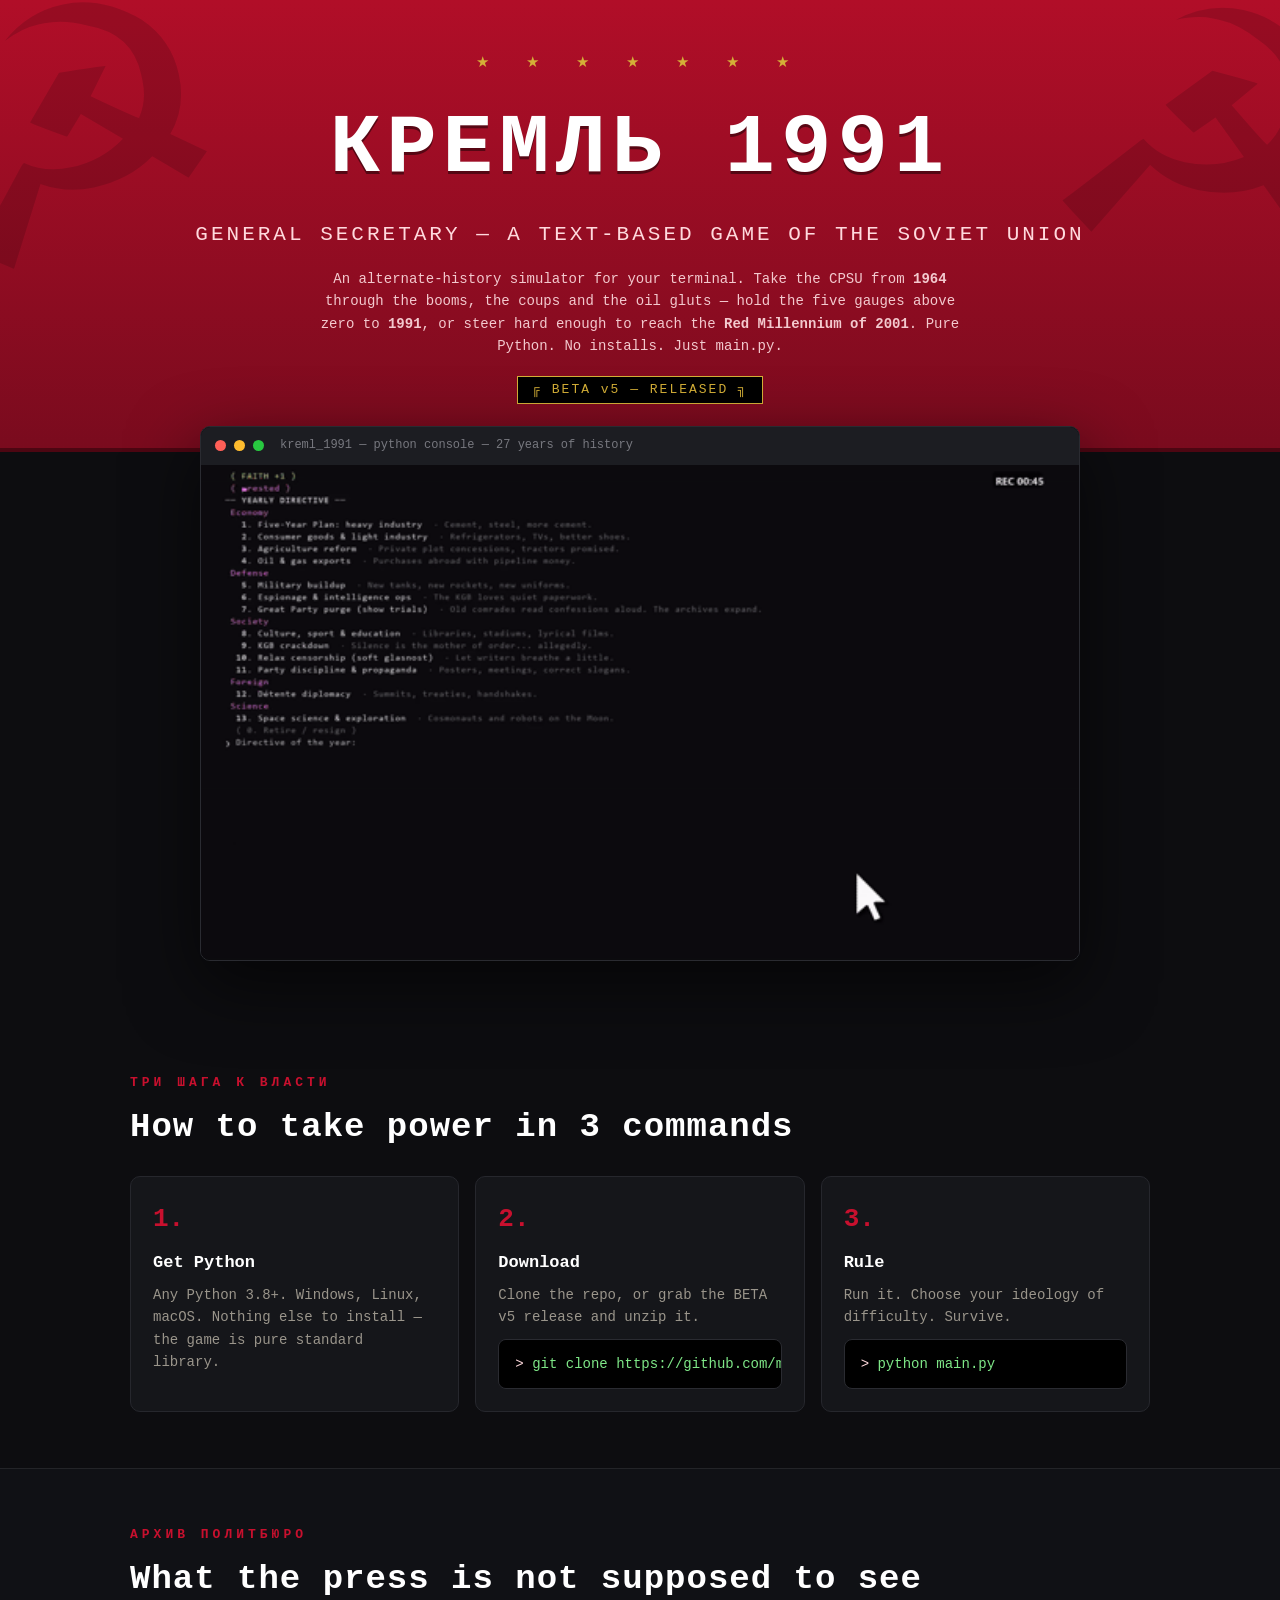
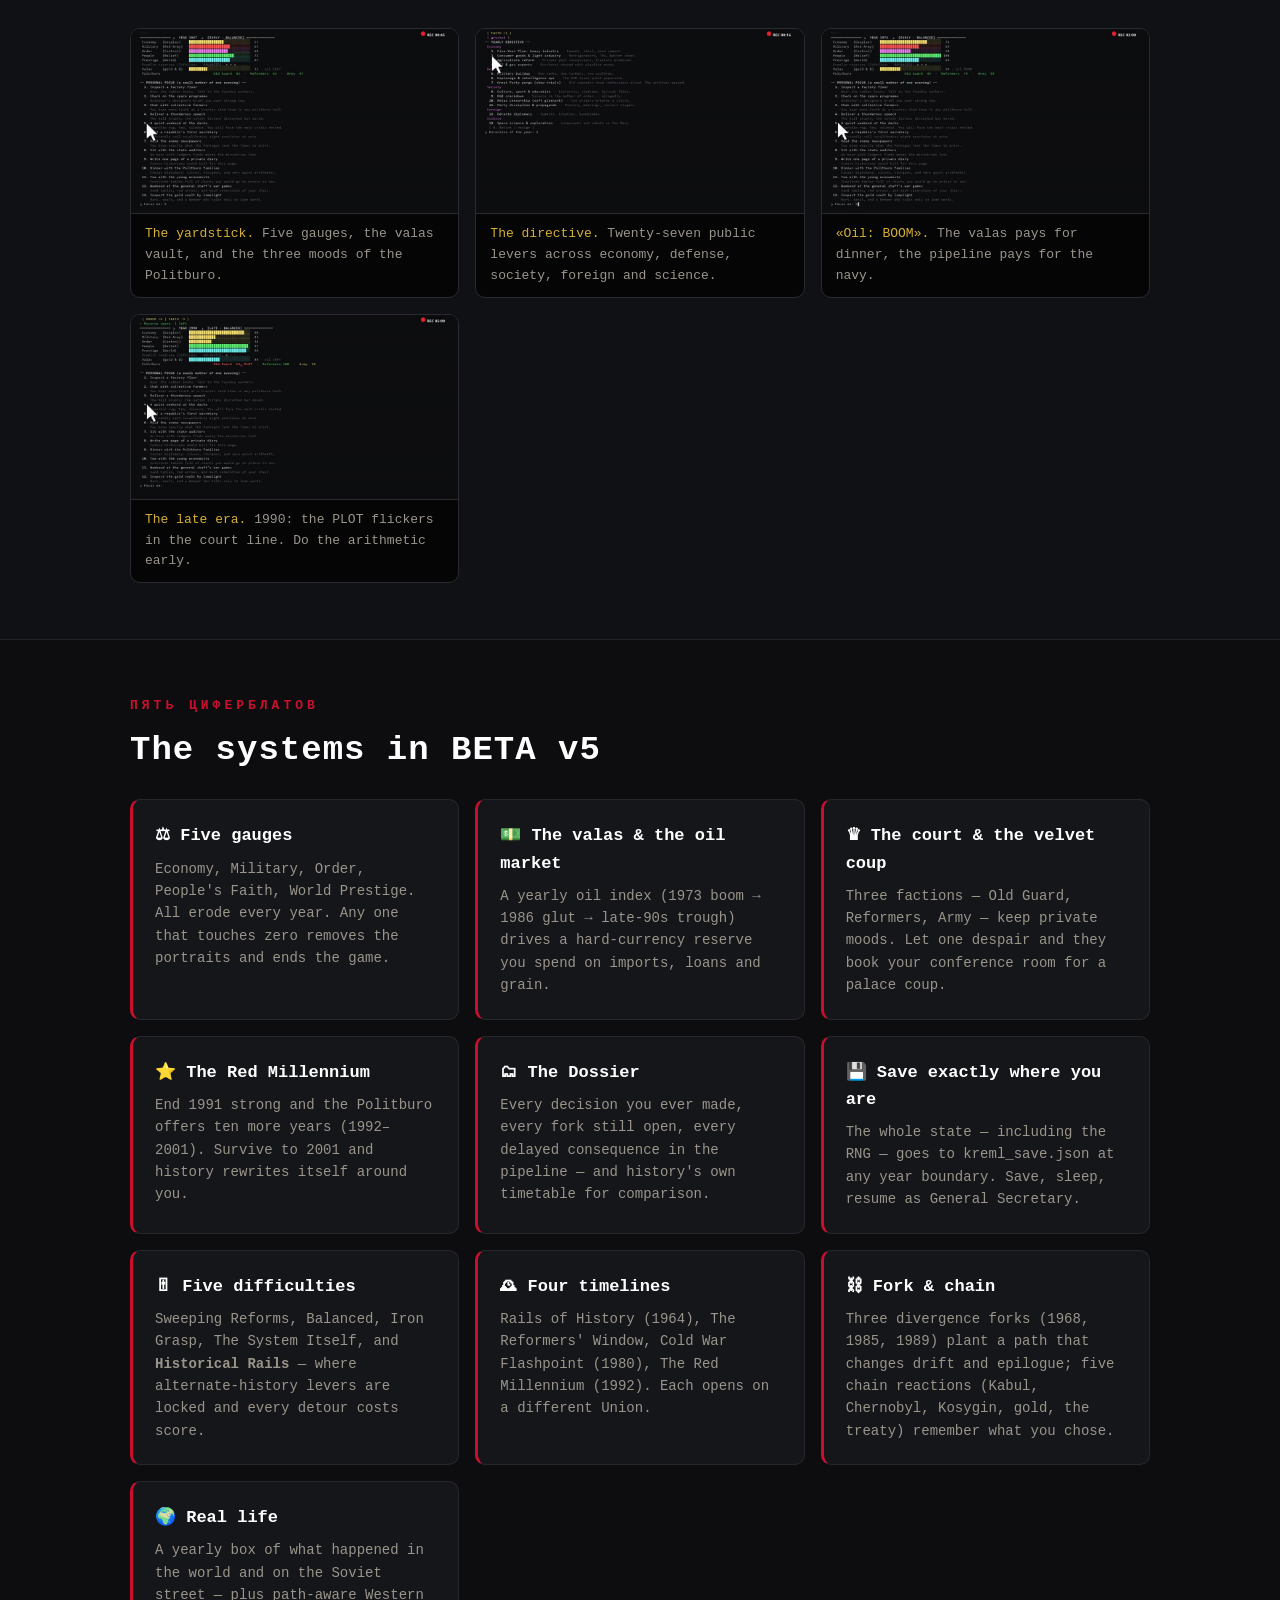
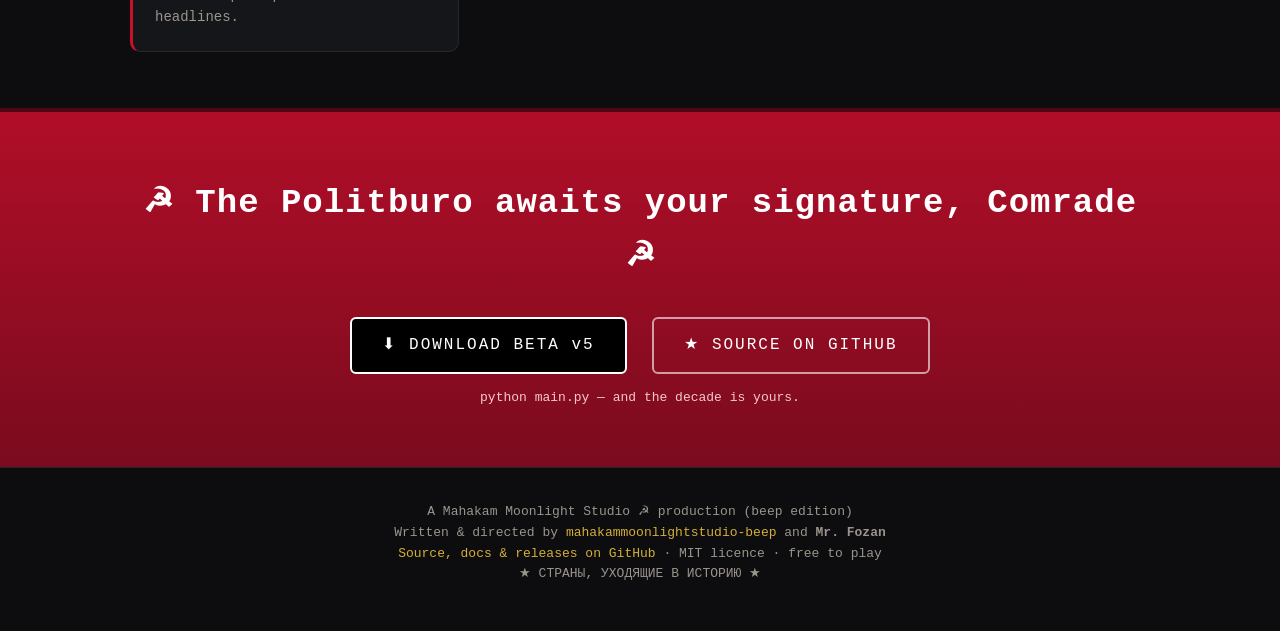
==== docs/index.html @ ec19141a "BETA v5 — timelines, divergence forks, chain reactions and a findable README Ship the five-difficult" ====
<!DOCTYPE html>
<html lang="en">
<head>
<meta charset="UTF-8">
<meta name="viewport" content="width=device-width, initial-scale=1.0">
<title>КРЕМЛЬ 1991 — Soviet Union Alternate History Game (Text-Based, Python)</title>
<meta name="description" content="КРЕМЛЬ 1991 is a free text-based Soviet Union alternate-history strategy game for the terminal. Rule the USSR as General Secretary from 1964 to 1991 — or into the Red Millennium of 2001. Pure Python, no dependencies: python main.py.">
<meta name="keywords" content="Kremlin 1991, Soviet Union game, alternate history game, text based strategy game, Cold War simulator, terminal game, Python game, General Secretary, USSR simulator, political strategy game, free indie game, open source game">
<meta name="author" content="mahakammoonlightstudio-beep, Mr. Fozan — Mahakam Moonlight Studio">
<meta name="robots" content="index, follow">
<link rel="canonical" href="https://mahakammoonlightstudio-beep.github.io/kreml-1991/">
<meta property="og:type" content="website">
<meta property="og:site_name" content="КРЕМЛЬ 1991 — General Secretary">
<meta property="og:title" content="КРЕМЛЬ 1991 — a text-based Soviet Union alternate-history game">
<meta property="og:description" content="Run the USSR as General Secretary, 1964–1991 — and into the Red Millennium of 2001. Five gauges, an oil-driven hard-currency vault and three factions that can remove you. Pure Python, no dependencies.">
<meta property="og:url" content="https://mahakammoonlightstudio-beep.github.io/kreml-1991/">
<meta property="og:image" content="https://mahakammoonlightstudio-beep.github.io/kreml-1991/media/shot_panel.jpg">
<meta property="og:image:alt" content="The КРЕМЛЬ 1991 stat panel: five Soviet gauges, the valas reserve and three Politburo faction meters">
<meta name="twitter:card" content="summary_large_image">
<meta name="twitter:title" content="КРЕМЛЬ 1991 — Soviet Union alternate-history game">
<meta name="twitter:description" content="A free, text-based Cold War strategy game for your terminal. Rule the USSR 1964–1991, then the Red Millennium 1992–2001. python main.py">
<meta name="twitter:image" content="https://mahakammoonlightstudio-beep.github.io/kreml-1991/media/shot_panel.jpg">
<meta name="theme-color" content="#c8102e">
<link rel="icon" href="data:image/svg+xml,<svg xmlns='http://www.w3.org/2000/svg' viewBox='0 0 100 100'><text y='80' font-size='85'>☭</text></svg>">
<script type="application/ld+json">
{
  "@context": "https://schema.org",
  "@type": "VideoGame",
  "name": "КРЕМЛЬ 1991 — General Secretary",
  "alternateName": "Kremlin 1991",
  "description": "A text-based Soviet Union alternate-history strategy game for the terminal. Rule the USSR as General Secretary from 1964 to 1991, or on into the Red Millennium of 2001.",
  "url": "https://mahakammoonlightstudio-beep.github.io/kreml-1991/",
  "image": "https://mahakammoonlightstudio-beep.github.io/kreml-1991/media/shot_panel.jpg",
  "genre": ["Strategy", "Alternate history", "Text adventure", "Political simulation"],
  "gamePlatform": ["Windows", "Linux", "macOS", "Terminal"],
  "applicationCategory": "Game",
  "operatingSystem": "Windows, Linux, macOS",
  "programmingLanguage": "Python",
  "playMode": "SinglePlayer",
  "isAccessibleForFree": true,
  "license": "https://opensource.org/licenses/MIT",
  "author": {
    "@type": "Organization",
    "name": "Mahakam Moonlight Studio",
    "url": "https://github.com/mahakammoonlightstudio-beep"
  },
  "offers": {
    "@type": "Offer",
    "price": "0",
    "priceCurrency": "USD",
    "availability": "https://schema.org/InStock"
  },
  "sameAs": ["https://github.com/mahakammoonlightstudio-beep/kreml-1991"]
}
</script>
<style>
  :root{
    --red:#c8102e; --red-dark:#7a0b1e; --bg:#0d0d10; --panel:#15161a;
    --ink:#e8e4da; --dim:#9a958b; --gold:#d4af37;
  }
  *{margin:0;padding:0;box-sizing:border-box}
  body{background:var(--bg);color:var(--ink);font-family:"Courier New",ui-monospace,monospace;line-height:1.6}
  a{color:var(--gold);text-decoration:none}
  a:hover{color:#fff}
  .wrap{max-width:1060px;margin:0 auto;padding:0 20px}

  /* ── red top banner ── */
  .banner{background:linear-gradient(180deg,#b10e28,#7a0b1e);border-bottom:4px solid #4d0612;
    text-align:center;padding:52px 16px 44px;position:relative;overflow:hidden}
  .banner:before{content:"☭";position:absolute;font-size:340px;color:rgba(0,0,0,.14);
    left:-70px;top:-110px;transform:rotate(-12deg)}
  .banner:after{content:"☭";position:absolute;font-size:340px;color:rgba(0,0,0,.14);
    right:-70px;top:-110px;transform:rotate(12deg)}
  .banner .star{color:var(--gold);letter-spacing:14px;font-size:15px}
  .banner h1{font-size:clamp(44px,9vw,84px);letter-spacing:6px;color:#fff;
    text-shadow:0 3px 0 rgba(0,0,0,.45);font-weight:900;margin:6px 0 2px}
  .banner h2{font-size:clamp(15px,2.4vw,21px);color:#ffd9dd;letter-spacing:3px;font-weight:400}
  .banner .sub{color:#f3c9ce;font-size:14px;max-width:640px;margin:16px auto 0}
  .chip{display:inline-block;background:#000;color:var(--gold);border:1px solid var(--gold);
    padding:3px 14px;font-size:13px;letter-spacing:2px;margin-top:18px}

  /* ── console hero ── */
  .console{background:#050506;border:1px solid #2a2b31;border-radius:10px;overflow:hidden;
    margin:-26px auto 0;max-width:880px;box-shadow:0 24px 70px rgba(0,0,0,.6);position:relative;z-index:2}
  .console .bar{background:#1c1d22;padding:9px 14px;display:flex;gap:8px;align-items:center}
  .dot{width:11px;height:11px;border-radius:50%}
  .bar span{margin-left:8px;color:#77787f;font-size:12px}
  .console .screen{padding:0}
  .console img{display:block;width:100%}

  section{padding:56px 0}
  .kick{color:var(--red);letter-spacing:4px;font-size:13px;font-weight:700}
  h3{font-size:clamp(24px,4vw,34px);letter-spacing:1px;margin:6px 0 22px;color:#fff}

  /* ── command block ── */
  .steps{display:grid;grid-template-columns:repeat(auto-fit,minmax(240px,1fr));gap:16px}
  .step{background:var(--panel);border:1px solid #26272d;border-radius:10px;padding:22px}
  .step .n{color:var(--red);font-weight:900;font-size:26px}
  .step h4{color:#fff;margin:8px 0 8px;font-size:17px}
  .step p{color:var(--dim);font-size:14px}
  .cmd{background:#000;border:1px solid #2a2b31;border-radius:8px;padding:13px 16px;margin-top:10px;
    color:#7ee787;font-size:14px;white-space:pre;overflow-x:auto}
  .cmd .you{color:#ffd9dd}

  /* ── features ── */
  .grid{display:grid;grid-template-columns:repeat(auto-fit,minmax(300px,1fr));gap:16px}
  .card{background:var(--panel);border:1px solid #26272d;border-left:3px solid var(--red);
    border-radius:10px;padding:22px}
  .card h4{color:#fff;font-size:17px;margin-bottom:8px}
  .card p{color:var(--dim);font-size:14px}

  /* ── gallery ── */
  .shots{display:grid;grid-template-columns:repeat(auto-fit,minmax(300px,1fr));gap:16px}
  .shots figure{background:#050506;border:1px solid #2a2b31;border-radius:10px;overflow:hidden}
  .shots img{display:block;width:100%}
  .shots figcaption{padding:10px 14px;color:var(--dim);font-size:13px;border-top:1px solid #2a2b31}
  .shots b{color:var(--gold);font-weight:400}

  /* ── cta ── */
  .cta{background:linear-gradient(180deg,#b10e28,#7a0b1e);text-align:center;padding:58px 20px;border-top:4px solid #4d0612}
  .cta h3{color:#fff}
  .btn{display:inline-block;background:#000;color:#fff !important;border:2px solid #fff;
    padding:14px 30px;border-radius:6px;font-size:16px;letter-spacing:2px;margin:10px 8px 0}
  .btn:hover{background:var(--gold);border-color:var(--gold);color:#000 !important}
  .btn.ghost{background:transparent;border-color:rgba(255,255,255,.6);color:#fff !important}
  .small{color:#f3c9ce;font-size:13px;margin-top:14px}

  footer{padding:34px 0 44px;text-align:center;color:var(--dim);font-size:13px;
    border-top:1px solid #232428}
  footer .u{text-align:center}
</style>
</head>
<body>

<div class="banner">
  <div class="star">★ ★ ★ ★ ★ ★ ★</div>
  <h1>КРЕМЛЬ&nbsp;1991</h1>
  <h2>GENERAL SECRETARY — A TEXT-BASED GAME OF THE SOVIET UNION</h2>
  <p class="sub">An alternate-history simulator for your terminal. Take the CPSU from
  <b>1964</b> through the booms, the coups and the oil gluts — hold the five gauges
  above zero to <b>1991</b>, or steer hard enough to reach the <b>Red Millennium
  of 2001</b>. Pure Python. No installs. Just <code>main.py</code>.</p>
  <div class="chip">╔ BETA v5 — RELEASED ╗</div>
</div>

<section style="padding-top:0">
  <div class="console">
    <div class="bar">
      <i class="dot" style="background:#ff5f57"></i><i class="dot" style="background:#febc2e"></i>
      <i class="dot" style="background:#28c840"></i><span>kreml_1991 — python console — 27 years of history</span>
    </div>
    <div class="screen"><img src="media/teaser.gif" alt="Gameplay recording: a mouse clicks through the Politburo menu while the RED ● timer runs."></div>
  </div>
</section>

<section>
  <div class="wrap">
    <div class="kick">ТРИ ШАГА К ВЛАСТИ</div>
    <h3>How to take power in 3 commands</h3>
    <div class="steps">
      <div class="step"><div class="n">1.</div><h4>Get Python</h4>
        <p>Any Python 3.8+. Windows, Linux, macOS. Nothing else to install — the game is pure standard library.</p></div>
      <div class="step"><div class="n">2.</div><h4>Download</h4>
        <p>Clone the repo, or grab the BETA v5 release and unzip it.</p>
        <div class="cmd"><span class="you">&gt;</span> git clone https://github.com/mahakammoonlightstudio-beep/kreml-1991.git</div></div>
      <div class="step"><div class="n">3.</div><h4>Rule</h4>
        <p>Run it. Choose your ideology of difficulty. Survive.</p>
        <div class="cmd"><span class="you">&gt;</span> python main.py</div></div>
    </div>
  </div>
</section>

<section style="background:#101115;border-top:1px solid #232428;border-bottom:1px solid #232428">
  <div class="wrap">
    <div class="kick">АРХИВ ПОЛИТБЮРО</div>
    <h3>What the press is not supposed to see</h3>
    <div class="shots">
      <figure><img src="media/shot_panel.jpg" alt="Stat panel: five gauges, valas reserve, three Politburo factions"><figcaption><b>The yardstick.</b> Five gauges, the valas vault, and the three moods of the Politburo.</figcaption></figure>
      <figure><img src="media/shot_directives.jpg" alt="The yearly directive menu"><figcaption><b>The directive.</b> Twenty-seven public levers across economy, defense, society, foreign and science.</figcaption></figure>
      <figure><img src="media/shot_boom.jpg" alt="1974 — oil boom"><figcaption><b>«Oil: BOOM».</b> The valas pays for dinner, the pipeline pays for the navy.</figcaption></figure>
      <figure><img src="media/shot_finalyears.jpg" alt="1990 — the plot brews in the court"><figcaption><b>The late era.</b> 1990: the PLOT flickers in the court line. Do the arithmetic early.</figcaption></figure>
    </div>
  </div>
</section>

<section>
  <div class="wrap">
    <div class="kick">ПЯТЬ ЦИФЕРБЛАТОВ</div>
    <h3>The systems in BETA v5</h3>
    <div class="grid">
      <div class="card"><h4>⚖ Five gauges</h4><p>Economy, Military, Order, People's Faith, World Prestige. All erode every year. Any one that touches zero removes the portraits and ends the game.</p></div>
      <div class="card"><h4>💵 The valas &amp; the oil market</h4><p>A yearly oil index (1973 boom → 1986 glut → late-90s trough) drives a hard-currency reserve you spend on imports, loans and grain.</p></div>
      <div class="card"><h4>♛ The court &amp; the velvet coup</h4><p>Three factions — Old Guard, Reformers, Army — keep private moods. Let one despair and they book your conference room for a palace coup.</p></div>
      <div class="card"><h4>⭐ The Red Millennium</h4><p>End 1991 strong and the Politburo offers ten more years (1992–2001). Survive to 2001 and history rewrites itself around you.</p></div>
      <div class="card"><h4>🗂 The Dossier</h4><p>Every decision you ever made, every fork still open, every delayed consequence in the pipeline — and history's own timetable for comparison.</p></div>
      <div class="card"><h4>💾 Save exactly where you are</h4><p>The whole state — including the RNG — goes to <code>kreml_save.json</code> at any year boundary. Save, sleep, resume as General Secretary.</p></div>
      <div class="card"><h4>🎚 Five difficulties</h4><p>Sweeping Reforms, Balanced, Iron Grasp, The System Itself, and <b>Historical Rails</b> — where alternate-history levers are locked and every detour costs score.</p></div>
      <div class="card"><h4>🕰 Four timelines</h4><p>Rails of History (1964), The Reformers' Window, Cold War Flashpoint (1980), The Red Millennium (1992). Each opens on a different Union.</p></div>
      <div class="card"><h4>⛓ Fork &amp; chain</h4><p>Three divergence forks (1968, 1985, 1989) plant a path that changes drift and epilogue; five chain reactions (Kabul, Chernobyl, Kosygin, gold, the treaty) remember what you chose.</p></div>
      <div class="card"><h4>🌍 Real life</h4><p>A yearly box of what happened in the world and on the Soviet street — plus path-aware Western headlines.</p></div>
    </div>
  </div>
</section>

<div class="cta">
  <div class="wrap">
    <h3>☭ The Politburo awaits your signature, Comrade ☭</h3>
    <a class="btn" href="https://github.com/mahakammoonlightstudio-beep/kreml-1991/releases">⬇ DOWNLOAD BETA v5</a>
    <a class="btn ghost" href="https://github.com/mahakammoonlightstudio-beep/kreml-1991">★ SOURCE ON GITHUB</a>
    <p class="small">python main.py — and the decade is yours.</p>
  </div>
</div>

<footer>
  <p>A Mahakam Moonlight Studio ☭ production (beep edition)</p>
  <p>Written &amp; directed by <a href="https://github.com/mahakammoonlightstudio-beep">mahakammoonlightstudio-beep</a> and <b>Mr. Fozan</b></p>
  <p><a href="https://github.com/mahakammoonlightstudio-beep/kreml-1991">Source, docs &amp; releases on GitHub</a> · MIT licence · free to play</p>
  <p class="u">★ СТРАНЫ, УХОДЯЩИЕ В ИСТОРИЮ ★</p>
</footer>

</body>
</html>
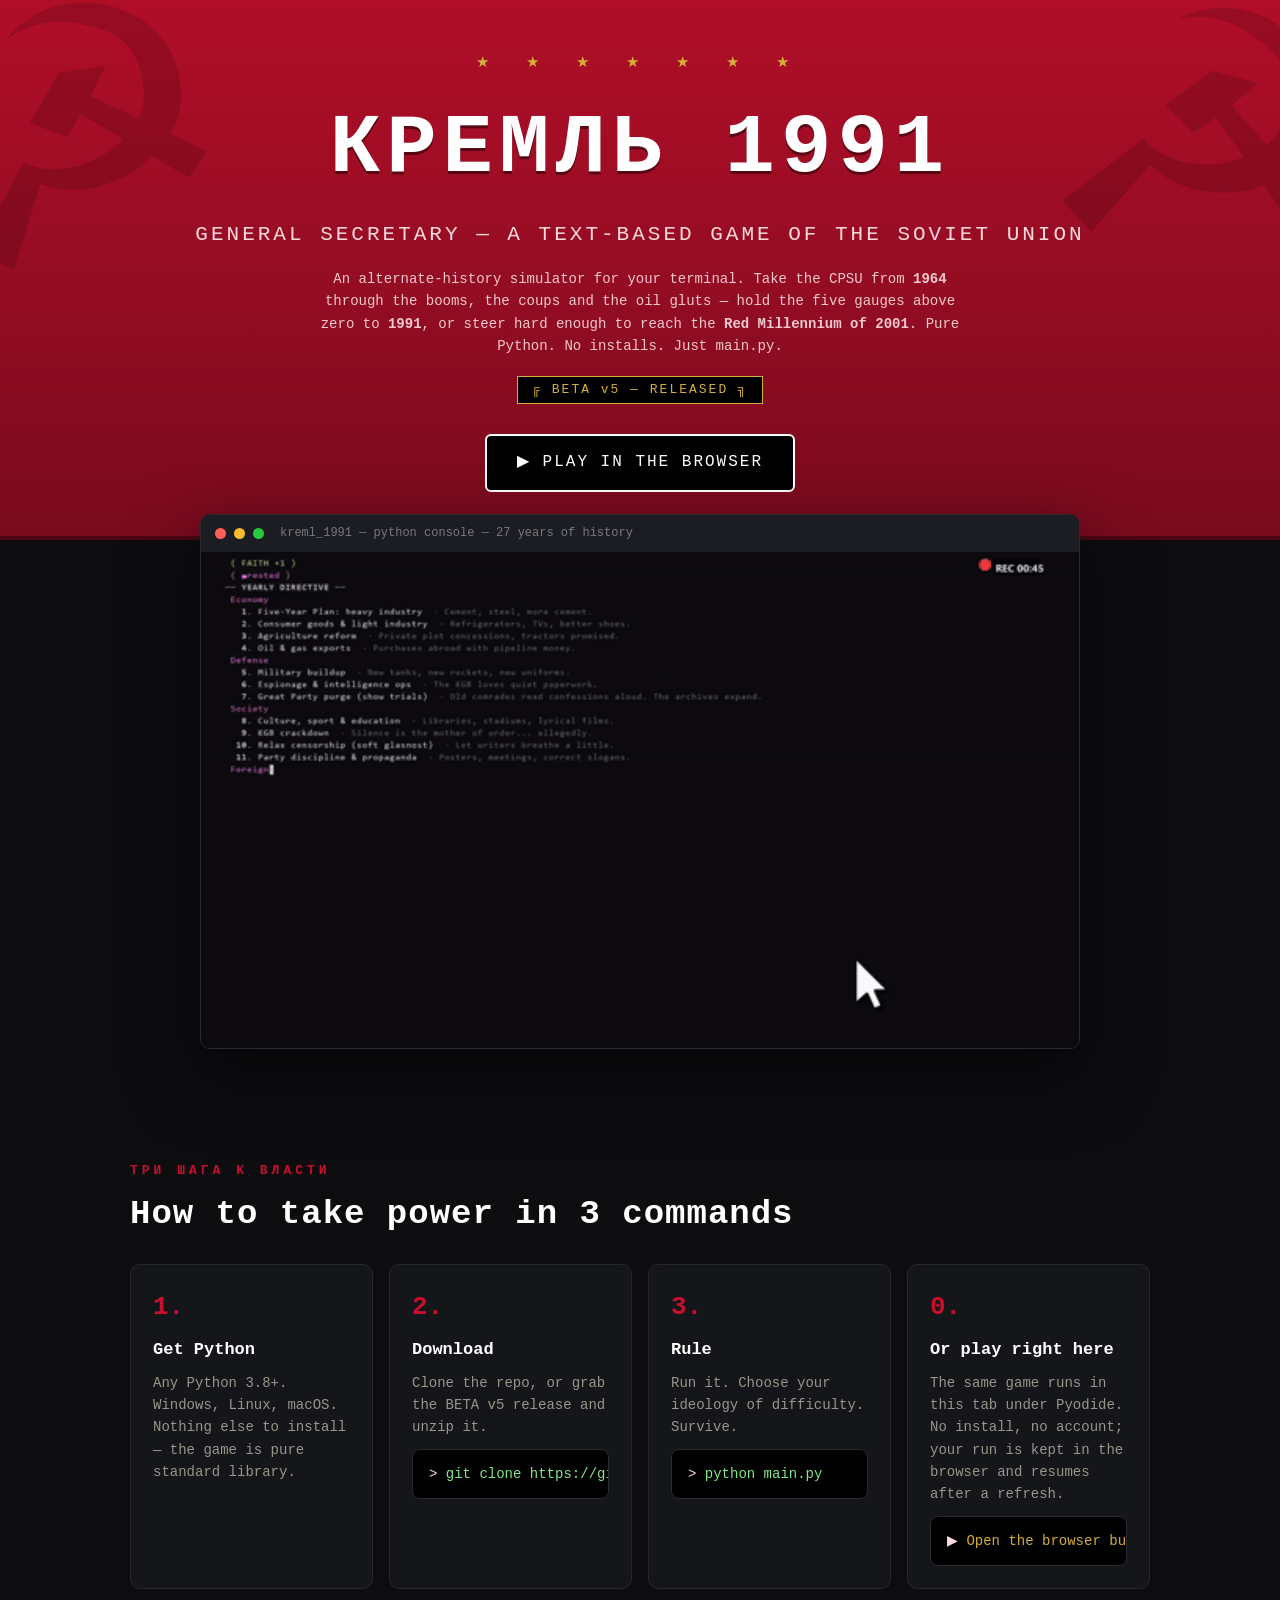
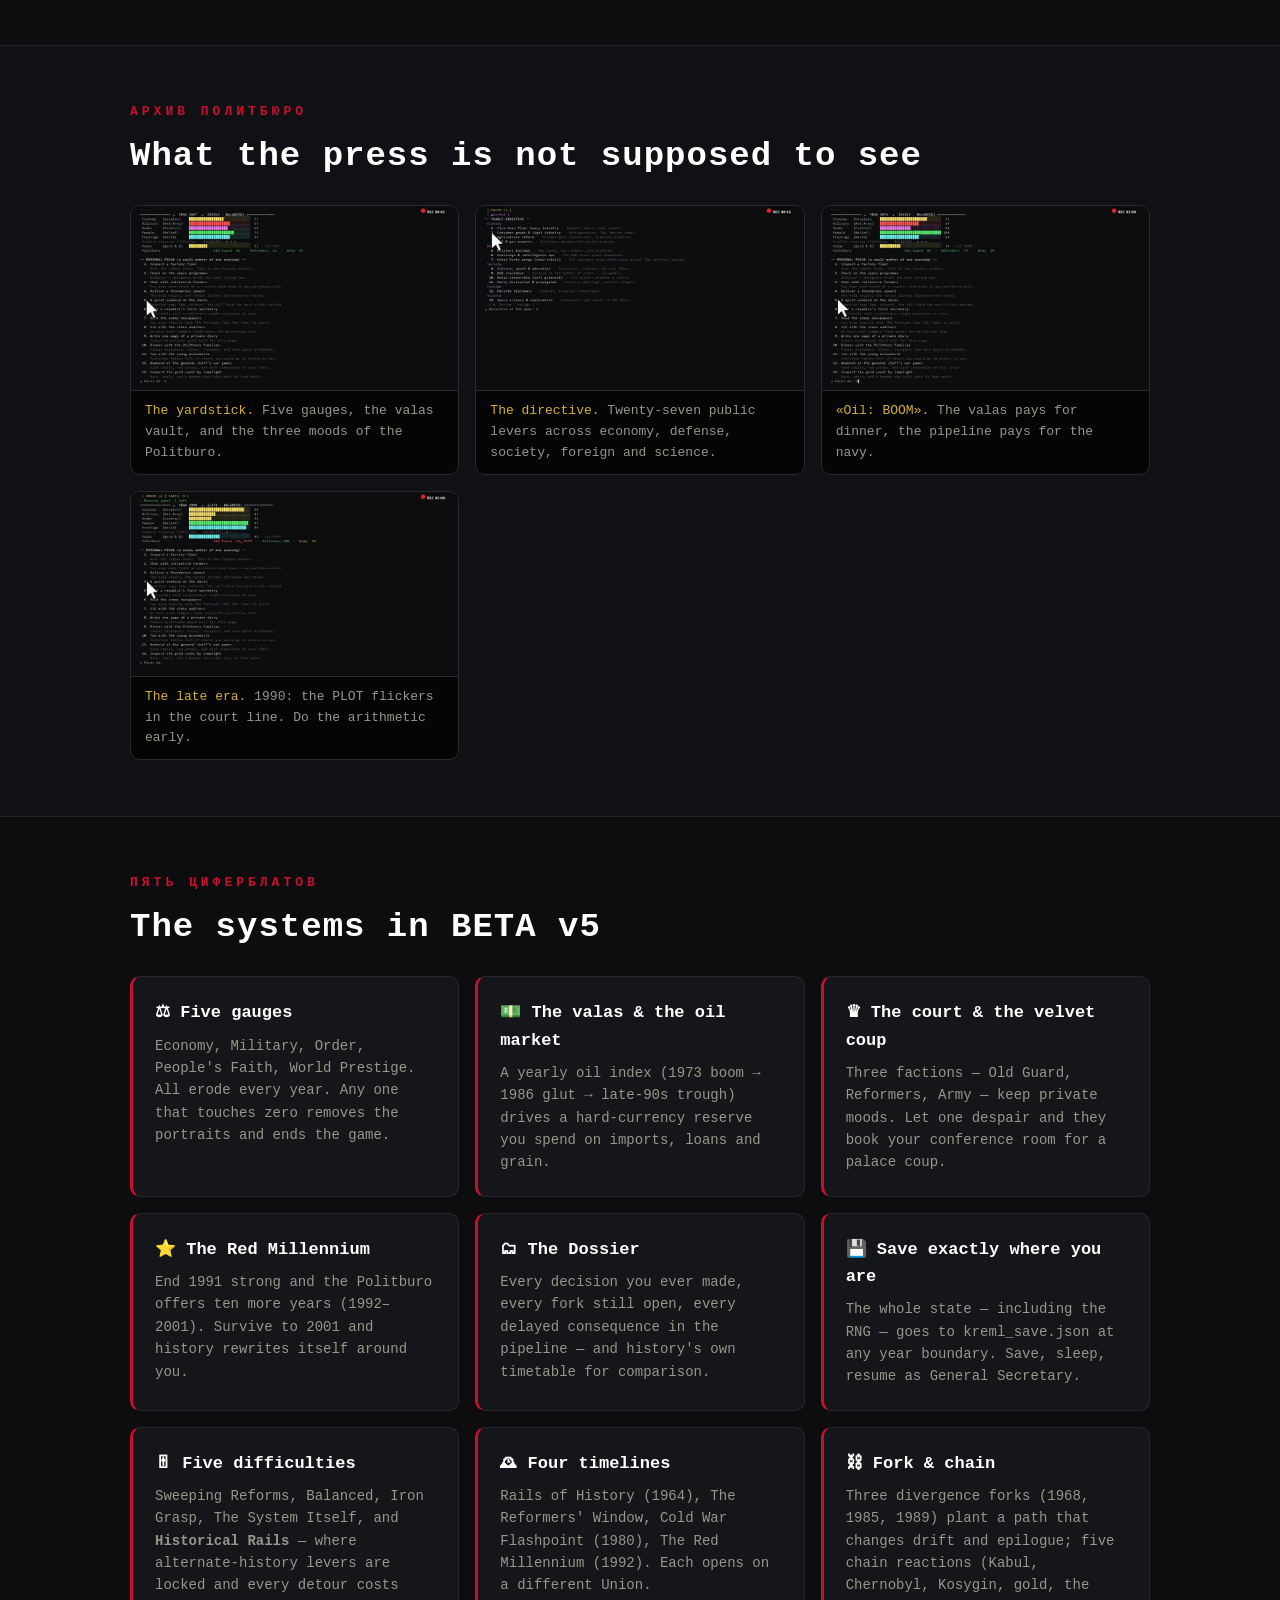
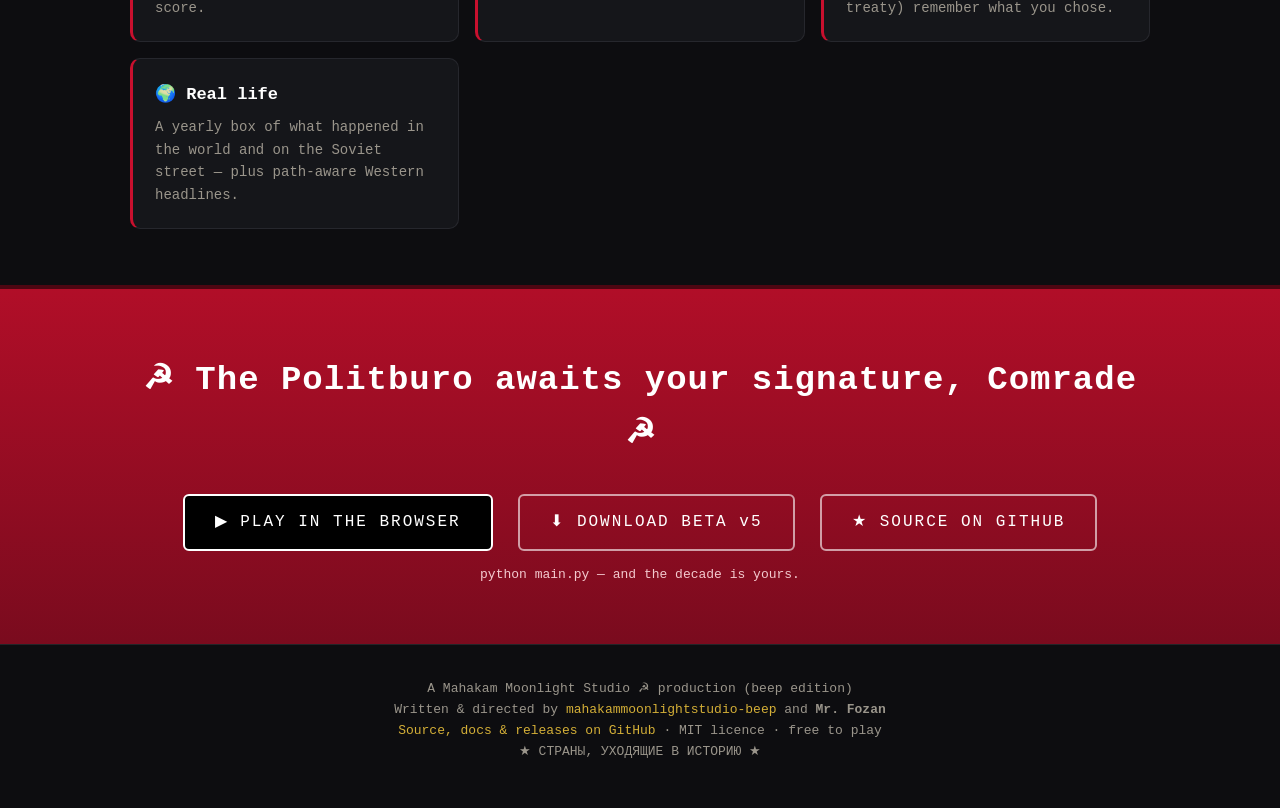
==== commit c70a2152: "Add a playable browser build of the game under docs/play Visitors could read about the game but had " ====
--- a/docs/index.html
+++ b/docs/index.html
@@ -4,7 +4,7 @@
 <meta charset="UTF-8">
 <meta name="viewport" content="width=device-width, initial-scale=1.0">
 <title>КРЕМЛЬ 1991 — Soviet Union Alternate History Game (Text-Based, Python)</title>
-<meta name="description" content="КРЕМЛЬ 1991 is a free text-based Soviet Union alternate-history strategy game for the terminal. Rule the USSR as General Secretary from 1964 to 1991 — or into the Red Millennium of 2001. Pure Python, no dependencies: python main.py.">
+<meta name="description" content="КРЕМЛЬ 1991 is a free text-based Soviet Union alternate-history strategy game — play it in your browser or in the terminal. Rule the USSR as General Secretary from 1964 to 1991, or into the Red Millennium of 2001. Pure Python, no dependencies.">
 <meta name="keywords" content="Kremlin 1991, Soviet Union game, alternate history game, text based strategy game, Cold War simulator, terminal game, Python game, General Secretary, USSR simulator, political strategy game, free indie game, open source game">
 <meta name="author" content="mahakammoonlightstudio-beep, Mr. Fozan — Mahakam Moonlight Studio">
 <meta name="robots" content="index, follow">
@@ -12,7 +12,7 @@
 <meta property="og:type" content="website">
 <meta property="og:site_name" content="КРЕМЛЬ 1991 — General Secretary">
 <meta property="og:title" content="КРЕМЛЬ 1991 — a text-based Soviet Union alternate-history game">
-<meta property="og:description" content="Run the USSR as General Secretary, 1964–1991 — and into the Red Millennium of 2001. Five gauges, an oil-driven hard-currency vault and three factions that can remove you. Pure Python, no dependencies.">
+<meta property="og:description" content="Play free in your browser: run the USSR as General Secretary, 1964–1991 — and into the Red Millennium of 2001. Five gauges, an oil-driven hard-currency vault and three factions that can remove you.">
 <meta property="og:url" content="https://mahakammoonlightstudio-beep.github.io/kreml-1991/">
 <meta property="og:image" content="https://mahakammoonlightstudio-beep.github.io/kreml-1991/media/shot_panel.jpg">
 <meta property="og:image:alt" content="The КРЕМЛЬ 1991 stat panel: five Soviet gauges, the valas reserve and three Politburo faction meters">
@@ -141,6 +141,7 @@
   above zero to <b>1991</b>, or steer hard enough to reach the <b>Red Millennium
   of 2001</b>. Pure Python. No installs. Just <code>main.py</code>.</p>
   <div class="chip">╔ BETA v5 — RELEASED ╗</div>
+  <p style="margin-top:20px"><a class="btn" href="play/">▶ PLAY IN THE BROWSER</a></p>
 </div>
 
 <section style="padding-top:0">
@@ -166,6 +167,10 @@
       <div class="step"><div class="n">3.</div><h4>Rule</h4>
         <p>Run it. Choose your ideology of difficulty. Survive.</p>
         <div class="cmd"><span class="you">&gt;</span> python main.py</div></div>
+      <div class="step"><div class="n">0.</div><h4>Or play right here</h4>
+        <p>The same game runs in this tab under Pyodide. No install, no account; your run is kept
+        in the browser and resumes after a refresh.</p>
+        <div class="cmd"><span class="you">▶</span> <a href="play/">Open the browser build</a></div></div>
     </div>
   </div>
 </section>
@@ -205,7 +210,8 @@
 <div class="cta">
   <div class="wrap">
     <h3>☭ The Politburo awaits your signature, Comrade ☭</h3>
-    <a class="btn" href="https://github.com/mahakammoonlightstudio-beep/kreml-1991/releases">⬇ DOWNLOAD BETA v5</a>
+    <a class="btn" href="play/">▶ PLAY IN THE BROWSER</a>
+    <a class="btn ghost" href="https://github.com/mahakammoonlightstudio-beep/kreml-1991/releases">⬇ DOWNLOAD BETA v5</a>
     <a class="btn ghost" href="https://github.com/mahakammoonlightstudio-beep/kreml-1991">★ SOURCE ON GITHUB</a>
     <p class="small">python main.py — and the decade is yours.</p>
   </div>
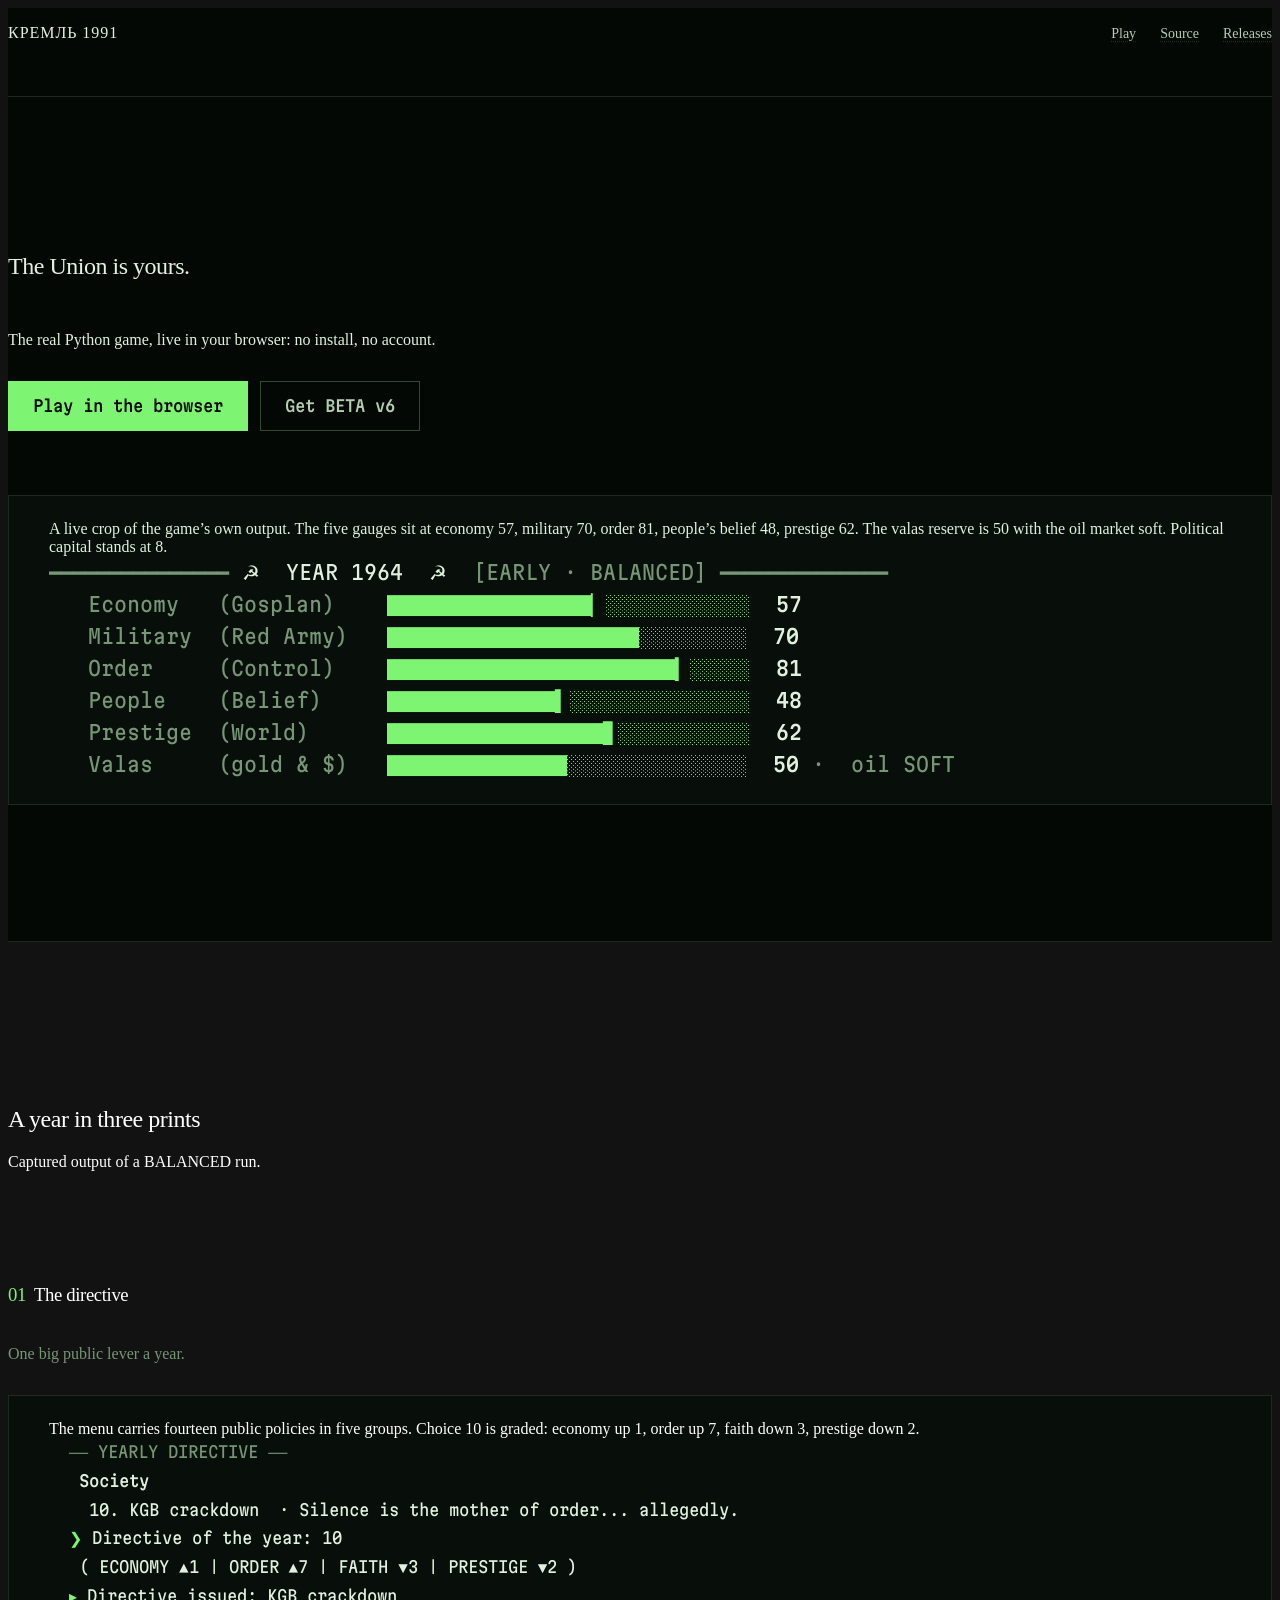
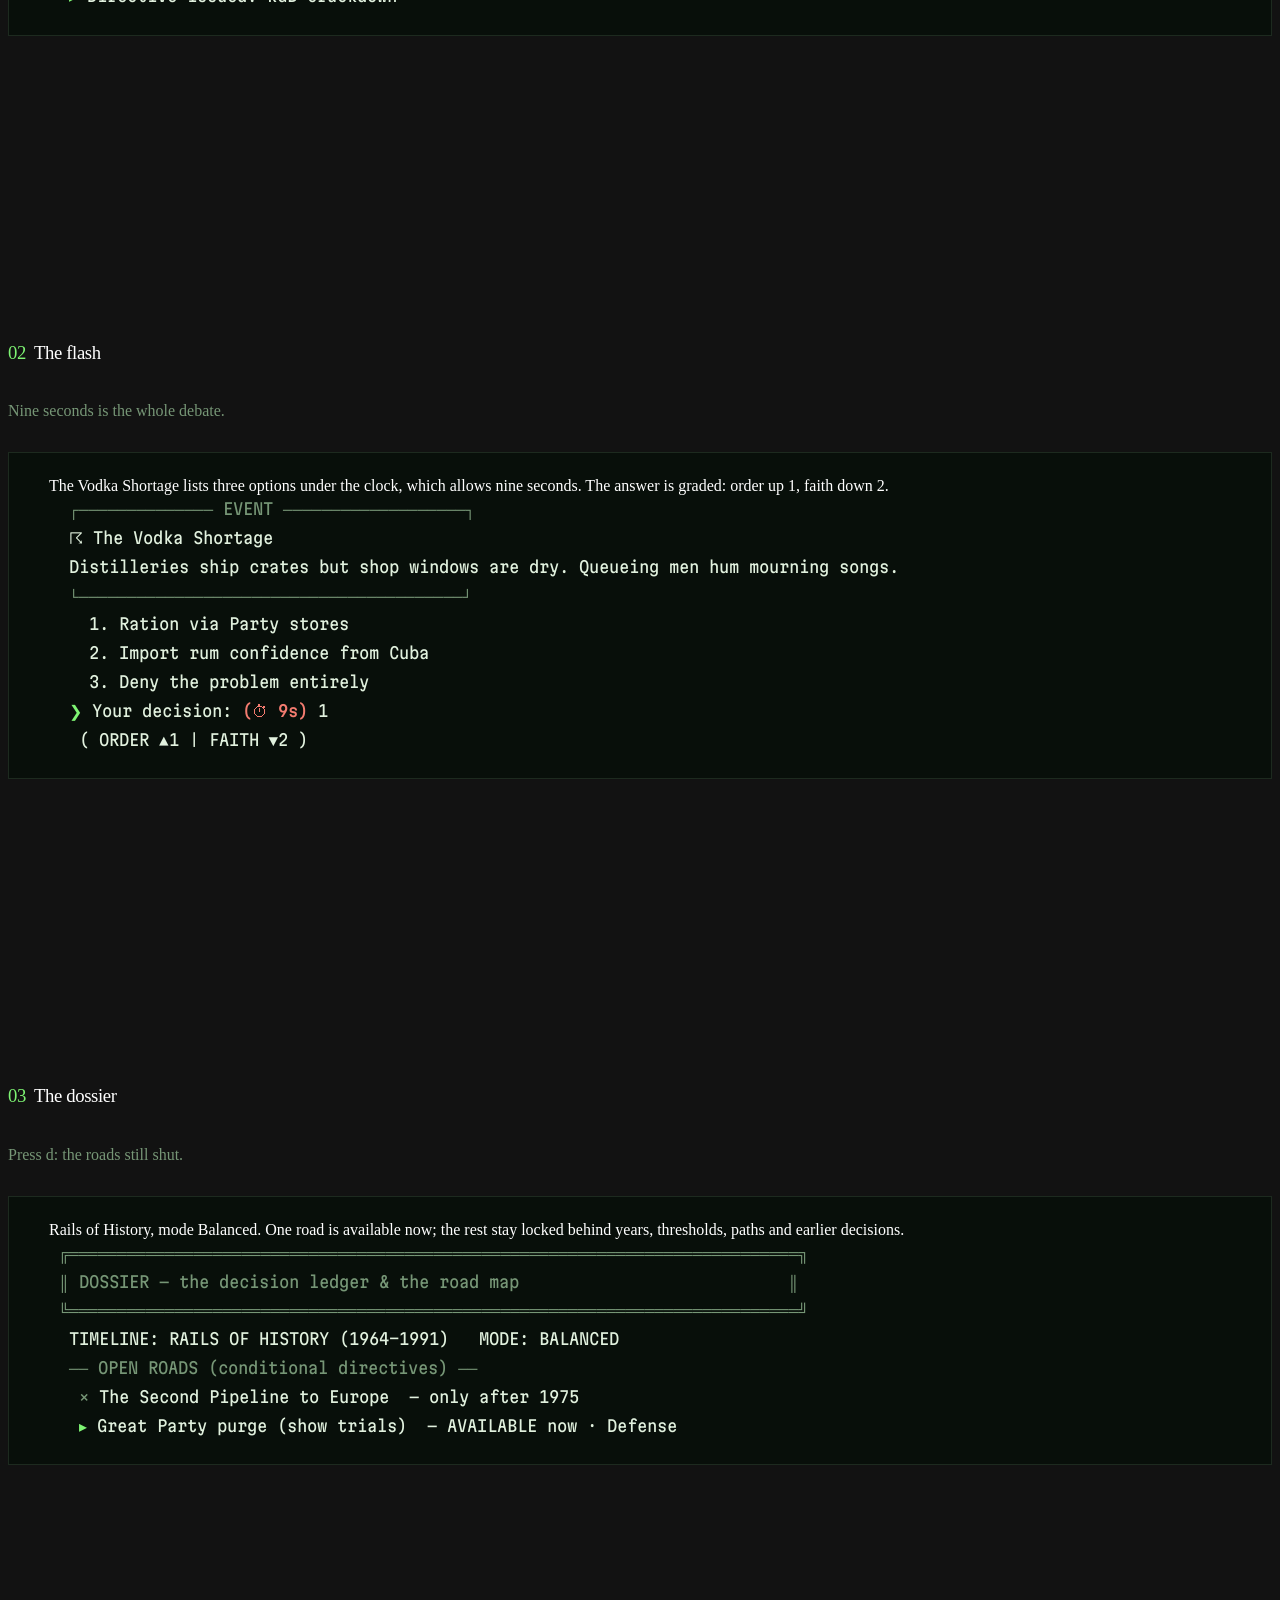
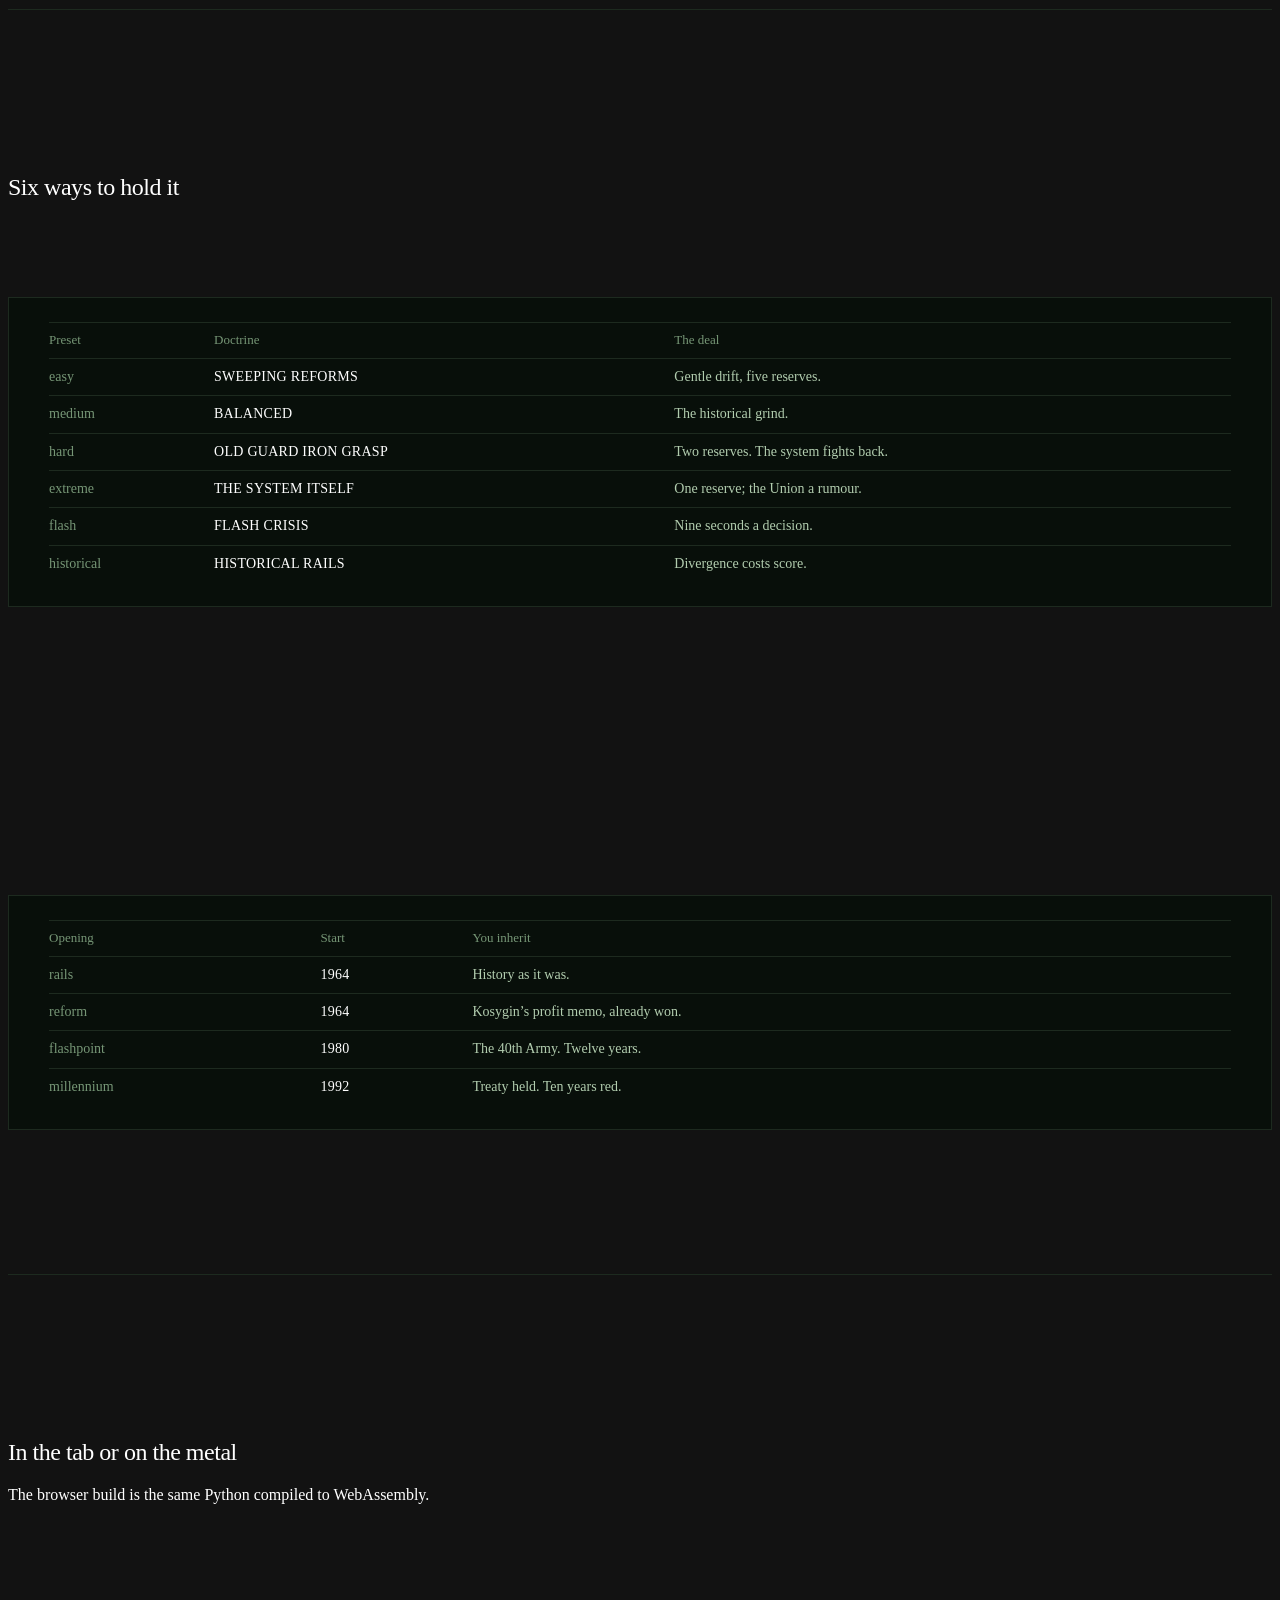
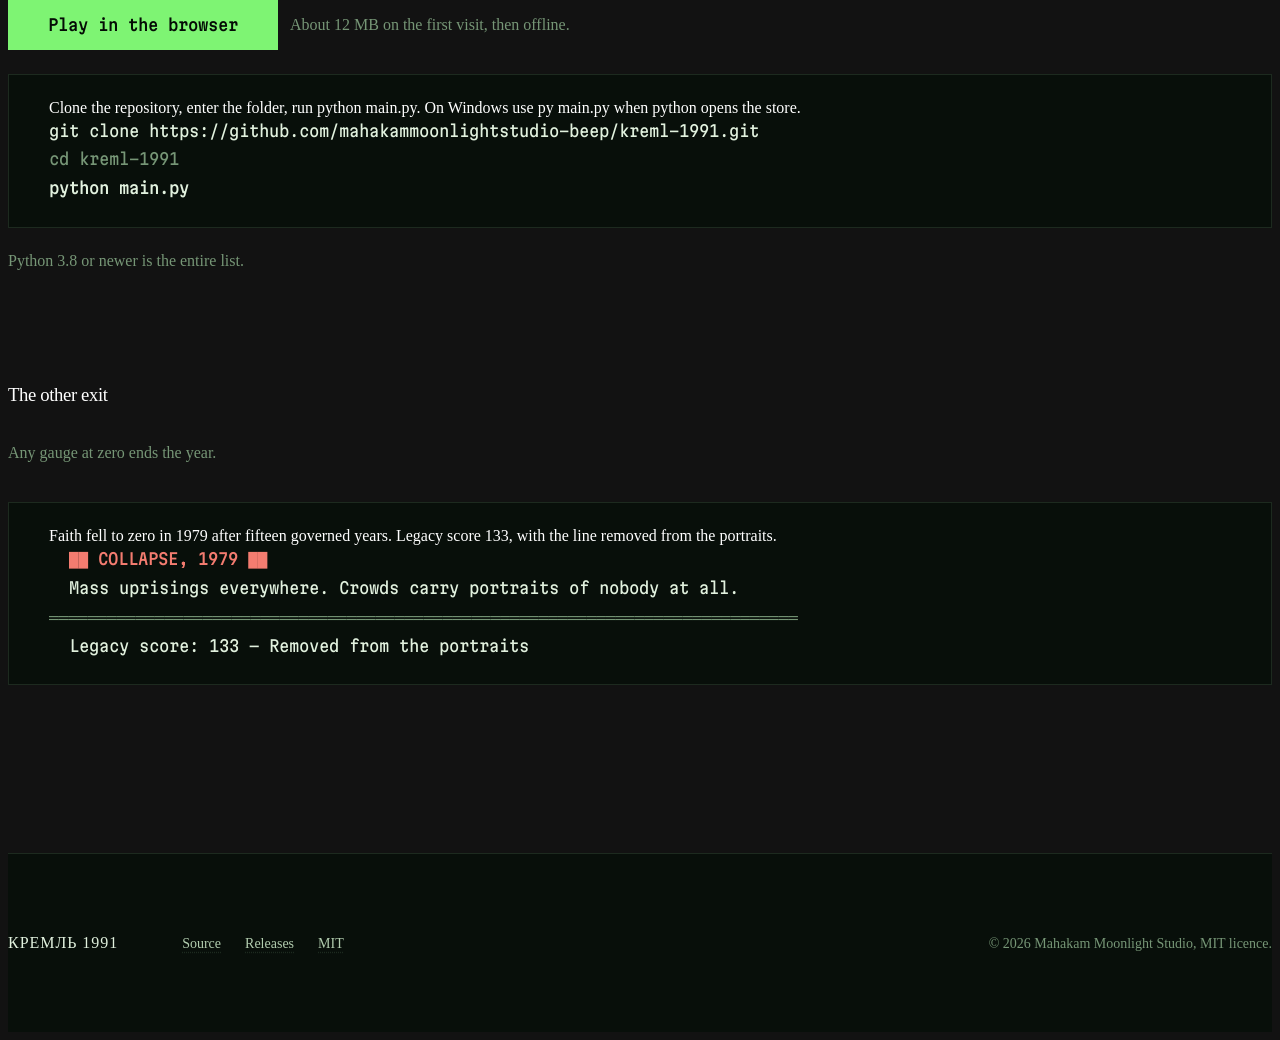
==== commit aa24bdb0: "Hallmark remake of the landing and the play app screens: Terminal theme, verbatim engine wells, embe" ====
--- a/docs/index.html
+++ b/docs/index.html
@@ -3,24 +3,24 @@
 <head>
 <meta charset="UTF-8">
 <meta name="viewport" content="width=device-width, initial-scale=1.0">
-<title>КРЕМЛЬ 1991 — Soviet Union Alternate History Game (Text-Based, Python)</title>
-<meta name="description" content="КРЕМЛЬ 1991 is a free text-based Soviet Union alternate-history strategy game — play it in your browser or in the terminal. Rule the USSR as General Secretary from 1964 to 1991, or into the Red Millennium of 2001. Pure Python, no dependencies.">
+<title>КРЕМЛЬ 1991: a text-based Soviet Union alternate-history game (Python)</title>
+<meta name="description" content="КРЕМЛЬ 1991 is a free text-based Soviet Union alternate-history strategy game, playable in your browser or in the terminal. Rule the USSR as General Secretary from 1964 to 1991, or into the Red Millennium of 2001. Pure Python, no dependencies.">
 <meta name="keywords" content="Kremlin 1991, Soviet Union game, alternate history game, text based strategy game, Cold War simulator, terminal game, Python game, General Secretary, USSR simulator, political strategy game, free indie game, open source game">
 <meta name="author" content="mahakammoonlightstudio-beep, Mr. Fozan — Mahakam Moonlight Studio">
 <meta name="robots" content="index, follow">
 <link rel="canonical" href="https://mahakammoonlightstudio-beep.github.io/kreml-1991/">
 <meta property="og:type" content="website">
 <meta property="og:site_name" content="КРЕМЛЬ 1991 — General Secretary">
-<meta property="og:title" content="КРЕМЛЬ 1991 — a text-based Soviet Union alternate-history game">
-<meta property="og:description" content="Play free in your browser: run the USSR as General Secretary, 1964–1991 — and into the Red Millennium of 2001. Five gauges, an oil-driven hard-currency vault and three factions that can remove you.">
+<meta property="og:title" content="КРЕМЛЬ 1991: a text-based Soviet Union alternate-history game">
+<meta property="og:description" content="Play free in your browser: run the USSR as General Secretary, 1964 to 1991, and into the Red Millennium of 2001. Five gauges, an oil-driven hard-currency vault and three factions that can remove you.">
 <meta property="og:url" content="https://mahakammoonlightstudio-beep.github.io/kreml-1991/">
 <meta property="og:image" content="https://mahakammoonlightstudio-beep.github.io/kreml-1991/media/shot_panel.jpg">
 <meta property="og:image:alt" content="The КРЕМЛЬ 1991 stat panel: five Soviet gauges, the valas reserve and three Politburo faction meters">
 <meta name="twitter:card" content="summary_large_image">
 <meta name="twitter:title" content="КРЕМЛЬ 1991 — Soviet Union alternate-history game">
-<meta name="twitter:description" content="A free, text-based Cold War strategy game for your terminal. Rule the USSR 1964–1991, then the Red Millennium 1992–2001. python main.py">
+<meta name="twitter:description" content="A free, text-based Cold War strategy game for your terminal. Rule the USSR from 1964 to 1991, then the Red Millennium of 1992 to 2001. python main.py">
 <meta name="twitter:image" content="https://mahakammoonlightstudio-beep.github.io/kreml-1991/media/shot_panel.jpg">
-<meta name="theme-color" content="#c8102e">
+<meta name="theme-color" content="#0d0f0d">
 <link rel="icon" href="data:image/svg+xml,<svg xmlns='http://www.w3.org/2000/svg' viewBox='0 0 100 100'><text y='80' font-size='85'>☭</text></svg>">
 <script type="application/ld+json">
 {
@@ -53,176 +53,417 @@
   "sameAs": ["https://github.com/mahakammoonlightstudio-beep/kreml-1991"]
 }
 </script>
+<script>document.documentElement.classList.add('js');</script>
 <style>
-  :root{
-    --red:#c8102e; --red-dark:#7a0b1e; --bg:#0d0d10; --panel:#15161a;
-    --ink:#e8e4da; --dim:#9a958b; --gold:#d4af37;
-  }
-  *{margin:0;padding:0;box-sizing:border-box}
-  body{background:var(--bg);color:var(--ink);font-family:"Courier New",ui-monospace,monospace;line-height:1.6}
-  a{color:var(--gold);text-decoration:none}
-  a:hover{color:#fff}
-  .wrap{max-width:1060px;margin:0 auto;padding:0 20px}
-
-  /* ── red top banner ── */
-  .banner{background:linear-gradient(180deg,#b10e28,#7a0b1e);border-bottom:4px solid #4d0612;
-    text-align:center;padding:52px 16px 44px;position:relative;overflow:hidden}
-  .banner:before{content:"☭";position:absolute;font-size:340px;color:rgba(0,0,0,.14);
-    left:-70px;top:-110px;transform:rotate(-12deg)}
-  .banner:after{content:"☭";position:absolute;font-size:340px;color:rgba(0,0,0,.14);
-    right:-70px;top:-110px;transform:rotate(12deg)}
-  .banner .star{color:var(--gold);letter-spacing:14px;font-size:15px}
-  .banner h1{font-size:clamp(44px,9vw,84px);letter-spacing:6px;color:#fff;
-    text-shadow:0 3px 0 rgba(0,0,0,.45);font-weight:900;margin:6px 0 2px}
-  .banner h2{font-size:clamp(15px,2.4vw,21px);color:#ffd9dd;letter-spacing:3px;font-weight:400}
-  .banner .sub{color:#f3c9ce;font-size:14px;max-width:640px;margin:16px auto 0}
-  .chip{display:inline-block;background:#000;color:var(--gold);border:1px solid var(--gold);
-    padding:3px 14px;font-size:13px;letter-spacing:2px;margin-top:18px}
-
-  /* ── console hero ── */
-  .console{background:#050506;border:1px solid #2a2b31;border-radius:10px;overflow:hidden;
-    margin:-26px auto 0;max-width:880px;box-shadow:0 24px 70px rgba(0,0,0,.6);position:relative;z-index:2}
-  .console .bar{background:#1c1d22;padding:9px 14px;display:flex;gap:8px;align-items:center}
-  .dot{width:11px;height:11px;border-radius:50%}
-  .bar span{margin-left:8px;color:#77787f;font-size:12px}
-  .console .screen{padding:0}
-  .console img{display:block;width:100%}
-
-  section{padding:56px 0}
-  .kick{color:var(--red);letter-spacing:4px;font-size:13px;font-weight:700}
-  h3{font-size:clamp(24px,4vw,34px);letter-spacing:1px;margin:6px 0 22px;color:#fff}
-
-  /* ── command block ── */
-  .steps{display:grid;grid-template-columns:repeat(auto-fit,minmax(240px,1fr));gap:16px}
-  .step{background:var(--panel);border:1px solid #26272d;border-radius:10px;padding:22px}
-  .step .n{color:var(--red);font-weight:900;font-size:26px}
-  .step h4{color:#fff;margin:8px 0 8px;font-size:17px}
-  .step p{color:var(--dim);font-size:14px}
-  .cmd{background:#000;border:1px solid #2a2b31;border-radius:8px;padding:13px 16px;margin-top:10px;
-    color:#7ee787;font-size:14px;white-space:pre;overflow-x:auto}
-  .cmd .you{color:#ffd9dd}
-
-  /* ── features ── */
-  .grid{display:grid;grid-template-columns:repeat(auto-fit,minmax(300px,1fr));gap:16px}
-  .card{background:var(--panel);border:1px solid #26272d;border-left:3px solid var(--red);
-    border-radius:10px;padding:22px}
-  .card h4{color:#fff;font-size:17px;margin-bottom:8px}
-  .card p{color:var(--dim);font-size:14px}
-
-  /* ── gallery ── */
-  .shots{display:grid;grid-template-columns:repeat(auto-fit,minmax(300px,1fr));gap:16px}
-  .shots figure{background:#050506;border:1px solid #2a2b31;border-radius:10px;overflow:hidden}
-  .shots img{display:block;width:100%}
-  .shots figcaption{padding:10px 14px;color:var(--dim);font-size:13px;border-top:1px solid #2a2b31}
-  .shots b{color:var(--gold);font-weight:400}
-
-  /* ── cta ── */
-  .cta{background:linear-gradient(180deg,#b10e28,#7a0b1e);text-align:center;padding:58px 20px;border-top:4px solid #4d0612}
-  .cta h3{color:#fff}
-  .btn{display:inline-block;background:#000;color:#fff !important;border:2px solid #fff;
-    padding:14px 30px;border-radius:6px;font-size:16px;letter-spacing:2px;margin:10px 8px 0}
-  .btn:hover{background:var(--gold);border-color:var(--gold);color:#000 !important}
-  .btn.ghost{background:transparent;border-color:rgba(255,255,255,.6);color:#fff !important}
-  .small{color:#f3c9ce;font-size:13px;margin-top:14px}
-
-  footer{padding:34px 0 44px;text-align:center;color:var(--dim);font-size:13px;
-    border-top:1px solid #232428}
-  footer .u{text-align:center}
+/* Hallmark · shape: Narrative Workflow (draw 21df4c) · genre: atmospheric · theme: Terminal (deal 1/3, seed in-browser-play-kreml-1991-211d·b200046e·2026-10-30·r0) · job: try · draw: 21df4c
+ * hero: Counter (the action under a shorter head, the screen beneath) · nav: edge-aligned square (the dealt pill is refused: the theme forbids round surfaces) · footer: colophon block · imagery: none · signature: the real 1964 Politburo board, verbatim, full width under the action
+ * axes: dark/mono/chromatic-green · posture: committed · contrast: pass · fold: pass · v2.0.0 */
+/* Hallmark · pre-emit critique: P4 H4 E4 S5 R4 V4 · weakest: P, the argument is "the page is the terminal"; the hero shows the product's own output, not a picture of it */
+/* Hallmark · answered F1 · the plain quotes are the game's own typewriter output, captured verbatim: colouring may stage it, retouching may not */
+/* Hallmark · gate note (floor 30a) · the locked-road cross from the engine's dossier is typeset with the multiplication sign instead of codepoint U+2716, which the gate blocks as pictographic; the ledger meaning, locked versus available, is untouched */
+@import url("./assets/fonts.css");
+@import url("./assets/tokens.css");
+@import url("./assets/base.css");
+
+body { font-stretch: var(--stretch-body); }
+h1, h2, h3 { font-weight: var(--display-weight); font-stretch: var(--stretch-display); letter-spacing: var(--tracking-display); line-height: 1.12; }
+
+.skip { position: absolute; left: var(--space-md); top: calc(-1 * var(--space-3xl)); z-index: var(--z-toast); padding: var(--space-xs) var(--space-md); background: var(--color-ink); color: var(--color-paper); white-space: nowrap; text-decoration: none; }
+.skip:focus-visible { top: var(--space-md); }
+
+/* nav: one line, edge-aligned, square */
+.nav { border-bottom: var(--rule-hair) solid var(--color-rule); background: var(--color-paper); }
+.nav .container { display: flex; align-items: baseline; justify-content: space-between; gap: var(--space-lg); min-height: 56px; padding-block: var(--space-md); }
+.wordmark { font-weight: var(--display-weight); font-stretch: var(--stretch-display); font-size: var(--text-md); letter-spacing: 0.06em; color: var(--color-ink); text-decoration: none; white-space: nowrap; }
+.wordmark:hover { color: var(--color-ink-2); }
+.nav-links { display: flex; gap: var(--space-lg); }
+.nav-links a { font-size: var(--text-sm); color: var(--color-ink-2); text-underline-offset: 0.22em; text-decoration: underline dotted; text-decoration-color: var(--color-rule); }
+.nav-links a:hover { color: var(--color-accent); text-decoration-color: var(--color-accent); }
+
+/* hero: Counter, the action under a shorter head; the screen beneath, full width */
+.hero { background: var(--color-paper); color: var(--color-ink); }
+.hero .container { display: flex; flex-direction: column; justify-content: center; min-height: calc(100svh - 56px); padding-block: var(--space-2xl); box-sizing: border-box; }
+.mandate { display: grid; justify-items: start; gap: var(--space-md); margin-bottom: var(--space-2xl); }
+.mandate h1 { max-width: 24ch; }
+.hero .actions { display: flex; flex-wrap: wrap; gap: var(--space-sm); }
+
+.btn { display: inline-flex; align-items: center; min-height: 48px; padding: 0 var(--space-lg); border: var(--rule-hair) solid var(--color-accent); background: var(--color-accent); color: var(--color-accent-ink); font: 500 var(--text-md)/1 var(--font-body); font-stretch: var(--stretch-body); white-space: nowrap; text-decoration: none; cursor: pointer; transition: background-color var(--dur-short) var(--ease-out), transform var(--dur-micro) var(--ease-out); }
+.btn:hover { background: var(--color-accent-wash); color: var(--color-accent); }
+.btn:active { transform: translateY(1px); }
+.btn:focus-visible { outline: 2px solid var(--color-focus); outline-offset: 2px; }
+.btn:disabled, .btn[aria-disabled="true"] { opacity: 0.55; cursor: not-allowed; transform: none; }
+.btn--quiet { background: transparent; color: var(--color-ink-2); border-color: var(--color-rule-2); }
+.btn--quiet:hover { background: var(--color-paper-2); color: var(--color-ink); }
+@media (prefers-reduced-motion: reduce) { .btn { transition: background-color var(--dur-short) linear; } }
+
+/* the session well: the product's own output, verbatim, on the full measure */
+.session { margin: 0; padding: var(--space-lg) var(--space-xl); background: var(--color-paper-2); border: var(--rule-hair) solid var(--color-rule); border-radius: var(--radius-card); }
+.session pre { margin: 0; font-family: var(--font-body); font-weight: 400; font-stretch: var(--stretch-body); font-size: var(--text-lg); line-height: 1.6; color: var(--color-ink); overflow-wrap: normal; overflow-x: auto; }
+.session pre span { font-style: normal; }
+.session .dim { color: var(--color-muted); }
+.session .bar { color: var(--color-accent); }
+.session .val { font-weight: 500; }
+
+/* the board scrolls in its own well on a phone: the scrollbar rests visible */
+.session pre { scrollbar-color: var(--color-rule-2) transparent; scrollbar-width: thin; }
+.session pre::-webkit-scrollbar { height: 5px; appearance: none; background: transparent; }
+.session pre::-webkit-scrollbar-thumb { background: var(--color-rule-2); }
+@media (min-width: 90rem) { .session pre { font-size: var(--text-xl); } }
+
+/* below the fold: continuous terminal scroll, hairlines only */
+.loop, .yardstick, .close { padding-block: var(--section-gap); }
+.loop, .yardstick, .close, .colophon { border-top: var(--rule-hair) solid var(--color-rule); }
+.plan { margin-block-end: var(--space-3xl); }
+.plan .lead { margin-block-start: var(--space-md); }
+.moments { display: grid; grid-template-columns: minmax(0, 1fr); gap: calc(var(--space-4xl) * 2); }
+.moment-head { display: grid; gap: var(--space-2xs); margin-block-end: var(--space-md); }
+.moment-head h3 { display: flex; align-items: baseline; gap: var(--space-xs); }
+.moment-head .no { color: var(--color-accent); font-variant-numeric: tabular-nums; }
+.caption { color: var(--color-muted); max-width: 62ch; }
+.moment .session pre, .close .session pre { font-size: var(--text-md); line-height: 1.8; }
+.session .alarm { color: var(--color-error); font-weight: 500; }
+.deals { display: grid; grid-template-columns: minmax(0, 1fr); gap: calc(var(--space-4xl) * 2); }
+.deal { background: var(--color-paper-2); border: var(--rule-hair) solid var(--color-rule); padding: var(--space-lg) var(--space-xl); }
+.deal table { width: 100%; border-collapse: collapse; font-size: var(--text-sm); font-variant-numeric: tabular-nums; }
+.deal th, .deal td { padding: var(--space-xs) var(--space-md) var(--space-xs) 0; border-top: var(--rule-hair) solid var(--color-rule); text-align: left; vertical-align: top; font-weight: 400; line-height: 1.45; }
+.deal thead th { color: var(--color-muted); font-size: var(--text-xs); letter-spacing: 0; font-weight: 400; }
+.deal td:nth-child(2) { font-weight: 500; letter-spacing: 0.02em; }
+.deal td:nth-child(3) { color: var(--color-ink-2); }
+.deal .flag { color: var(--color-muted); white-space: nowrap; }
+.close .actions { display: flex; flex-wrap: wrap; gap: var(--space-sm); margin-block-end: var(--space-md); }
+.close .actions .btn { min-width: 220px; justify-content: center; }
+.close .session { margin-block: var(--space-lg); }
+.close .death { margin-block-start: var(--space-3xl); }
+.colophon { background: var(--color-paper-2); padding-block: var(--space-2xl); }
+.colophon .container { display: flex; flex-wrap: wrap; align-items: baseline; gap: var(--space-sm) var(--space-2xl); }
+.colophon .fine { margin-inline-start: auto; color: var(--color-muted); font-size: var(--text-sm); color: var(--color-muted); }
+@media (max-width: 40rem) {
+  .deal table, .deal tbody { display: block; }
+  .deal thead { display: none; }
+  .deal tr { display: block; border-top: var(--rule-hair) solid var(--color-rule); padding-block: var(--space-sm); }
+  .deal tr:first-child { border-top: 0; }
+  .deal th, .deal td { display: block; padding: 0; border-top: 0; }
+  .deal td.flag, .deal td:nth-child(2) { display: inline; padding-inline-end: var(--space-sm); }
+}
+
+/* typed once, row by row (theme motion, for wells below the fold), visible without script and under reduced motion */
+.js .session[data-print] .ln { opacity: 0; transition: opacity var(--dur-micro) steps(1); transition-delay: calc(var(--i, 0) * 60ms); }
+.js .session[data-print].is-in .ln { opacity: 1; }
+@media (prefers-reduced-motion: reduce) { .js .session[data-print] .ln { opacity: 1; transition: none; } }
+
+@media (max-width: 60rem) {
+  .hero h1 { font-size: var(--text-display-s); }
+  .container { padding-inline: var(--space-md); }
+  .session { padding: var(--space-sm) var(--space-2xs); }
+  .hero .session pre { font-size: var(--text-sm); }
+  .nav .container { flex-direction: column; align-items: flex-start; gap: var(--space-xs); padding-block: var(--space-sm); }
+  .nav-links { flex-wrap: wrap; gap: var(--space-md); }
+}
 </style>
 </head>
 <body>
 
-<div class="banner">
-  <div class="star">★ ★ ★ ★ ★ ★ ★</div>
-  <h1>КРЕМЛЬ&nbsp;1991</h1>
-  <h2>GENERAL SECRETARY — A TEXT-BASED GAME OF THE SOVIET UNION</h2>
-  <p class="sub">An alternate-history simulator for your terminal. Take the CPSU from
-  <b>1964</b> through the booms, the coups and the oil gluts — hold the five gauges
-  above zero to <b>1991</b>, or steer hard enough to reach the <b>Red Millennium
-  of 2001</b>. Pure Python. No installs. Just <code>main.py</code>.</p>
-  <div class="chip">╔ BETA v5 — RELEASED ╗</div>
-  <p style="margin-top:20px"><a class="btn" href="play/">▶ PLAY IN THE BROWSER</a></p>
-</div>
-
-<section style="padding-top:0">
-  <div class="console">
-    <div class="bar">
-      <i class="dot" style="background:#ff5f57"></i><i class="dot" style="background:#febc2e"></i>
-      <i class="dot" style="background:#28c840"></i><span>kreml_1991 — python console — 27 years of history</span>
+<a class="skip" href="#main">Skip to content</a>
+
+<header class="nav">
+  <div class="container">
+    <a class="wordmark" href="index.html">КРЕМЛЬ 1991</a>
+    <nav class="nav-links" aria-label="Site">
+      <a href="play/">Play</a>
+      <a href="https://github.com/mahakammoonlightstudio-beep/kreml-1991">Source</a>
+      <a href="https://github.com/mahakammoonlightstudio-beep/kreml-1991/releases">Releases</a>
+    </nav>
+  </div>
+</header>
+
+<main id="main">
+
+<section class="hero">
+  <div class="container">
+    <div class="mandate">
+      <h1>The Union is yours.</h1>
+      <p class="lead">The real Python game, live in your browser: no install, no account.</p>
+      <div class="actions">
+        <a class="btn" href="play/">Play in the browser</a>
+        <a class="btn btn--quiet" href="https://github.com/mahakammoonlightstudio-beep/kreml-1991/releases">Get BETA v6</a>
+      </div>
     </div>
-    <div class="screen"><img src="media/teaser.gif" alt="Gameplay recording: a mouse clicks through the Politburo menu while the RED ● timer runs."></div>
+    <figure class="session"
+      aria-label="The Politburo board in 1964: five state gauges, the valas hard-currency reserve and the year's agenda">
+      <span class="visually-hidden">A live crop of the game’s own output. The five gauges sit at economy 57, military 70, order 81, people’s belief 48, prestige 62. The valas reserve is 50 with the oil market soft. Political capital stands at 8.</span>
+      <pre aria-hidden="true"><span class="ln" style="--i:0"><span class="dim">━━━━━━━━━━━━━━━</span> ☭  YEAR 1964  ☭  <span class="dim">[EARLY · BALANCED] ━━━━━━━━━━━━━━</span></span>
+   <span class="ln" style="--i:1"><span class="dim">Economy   (Gosplan)</span>    <span class="bar">█████████████████▏░░░░░░░░░░░░</span>  <span class="val">57</span></span>
+   <span class="ln" style="--i:2"><span class="dim">Military  (Red Army)</span>   <span class="bar">█████████████████████░░░░░░░░░</span>  <span class="val">70</span></span>
+   <span class="ln" style="--i:3"><span class="dim">Order     (Control)</span>    <span class="bar">████████████████████████▎░░░░░</span>  <span class="val">81</span></span>
+   <span class="ln" style="--i:4"><span class="dim">People    (Belief)</span>     <span class="bar">██████████████▍░░░░░░░░░░░░░░░</span>  <span class="val">48</span></span>
+   <span class="ln" style="--i:5"><span class="dim">Prestige  (World)</span>      <span class="bar">██████████████████▋░░░░░░░░░░░</span>  <span class="val">62</span></span>
+   <span class="ln" style="--i:6"><span class="dim">Valas     (gold &amp; $)</span>   <span class="bar">███████████████░░░░░░░░░░░░░░░</span>  <span class="val">50</span> <span class="dim">·  oil SOFT</span></span></pre>
+    </figure>
   </div>
 </section>
 
-<section>
-  <div class="wrap">
-    <div class="kick">ТРИ ШАГА К ВЛАСТИ</div>
-    <h3>How to take power in 3 commands</h3>
-    <div class="steps">
-      <div class="step"><div class="n">1.</div><h4>Get Python</h4>
-        <p>Any Python 3.8+. Windows, Linux, macOS. Nothing else to install — the game is pure standard library.</p></div>
-      <div class="step"><div class="n">2.</div><h4>Download</h4>
-        <p>Clone the repo, or grab the BETA v5 release and unzip it.</p>
-        <div class="cmd"><span class="you">&gt;</span> git clone https://github.com/mahakammoonlightstudio-beep/kreml-1991.git</div></div>
-      <div class="step"><div class="n">3.</div><h4>Rule</h4>
-        <p>Run it. Choose your ideology of difficulty. Survive.</p>
-        <div class="cmd"><span class="you">&gt;</span> python main.py</div></div>
-      <div class="step"><div class="n">0.</div><h4>Or play right here</h4>
-        <p>The same game runs in this tab under Pyodide. No install, no account; your run is kept
-        in the browser and resumes after a refresh.</p>
-        <div class="cmd"><span class="you">▶</span> <a href="play/">Open the browser build</a></div></div>
+<section class="loop">
+  <div class="container">
+    <header class="plan">
+      <h2>A year in three prints</h2>
+      <p class="lead">Captured output of a BALANCED run.</p>
+    </header>
+    <div class="moments">
+
+      <article class="moment">
+        <header class="moment-head">
+          <h3><span class="no" aria-hidden="true">01</span> The directive</h3>
+          <p class="caption">One big public lever a year.</p>
+        </header>
+        <figure class="session" data-print aria-label="The yearly directive menu and the graded result of choosing the KGB crackdown">
+          <span class="visually-hidden">The menu carries fourteen public policies in five groups. Choice 10 is graded: economy up 1, order up 7, faith down 3, prestige down 2.</span>
+          <pre aria-hidden="true">  <span class="ln" style="--i:0"><span class="dim">── YEARLY DIRECTIVE ──</span></span>
+   <span class="ln" style="--i:1"><span class="val">Society</span></span>
+    <span class="ln" style="--i:2">10. KGB crackdown  · Silence is the mother of order... allegedly.</span>
+  <span class="ln" style="--i:3"><span class="bar">❯</span> Directive of the year: 10</span>
+   <span class="ln" style="--i:4">( ECONOMY ▲1 | ORDER ▲7 | FAITH ▼3 | PRESTIGE ▼2 )</span>
+  <span class="ln" style="--i:5"><span class="bar">▸</span> Directive issued: KGB crackdown</span></pre>
+        </figure>
+      </article>
+
+      <article class="moment">
+        <header class="moment-head">
+          <h3><span class="no" aria-hidden="true">02</span> The flash</h3>
+          <p class="caption">Nine seconds is the whole debate.</p>
+        </header>
+        <figure class="session" data-print aria-label="A flash crisis printed under the v6 wall clock, nine seconds on the clock">
+          <span class="visually-hidden">The Vodka Shortage lists three options under the clock, which allows nine seconds. The answer is graded: order up 1, faith down 2.</span>
+          <pre aria-hidden="true">  <span class="ln" style="--i:0"><span class="dim">┌────────────── EVENT ───────────────────┐</span></span>
+  <span class="ln" style="--i:1">☈ The Vodka Shortage</span>
+  <span class="ln" style="--i:2">Distilleries ship crates but shop windows are dry. Queueing men hum mourning songs.</span>
+  <span class="ln" style="--i:3"><span class="dim">└────────────────────────────────────────┘</span></span>
+    <span class="ln" style="--i:4">1. Ration via Party stores</span>
+    <span class="ln" style="--i:5">2. Import rum confidence from Cuba</span>
+    <span class="ln" style="--i:6">3. Deny the problem entirely</span>
+  <span class="ln" style="--i:7"><span class="bar">❯</span> Your decision: <span class="alarm">(⏱ 9s)</span> 1</span>
+   <span class="ln" style="--i:8">( ORDER ▲1 | FAITH ▼2 )</span></pre>
+        </figure>
+      </article>
+
+      <article class="moment">
+        <header class="moment-head">
+          <h3><span class="no" aria-hidden="true">03</span> The dossier</h3>
+          <p class="caption">Press d: the roads still shut.</p>
+        </header>
+        <figure class="session" data-print aria-label="The dossier listing the conditional roads still locked, the one available now">
+          <span class="visually-hidden">Rails of History, mode Balanced. One road is available now; the rest stay locked behind years, thresholds, paths and earlier decisions.</span>
+          <pre aria-hidden="true"> <span class="ln" style="--i:0"><span class="dim">╔════════════════════════════════════════════════════════════════════════════╗</span></span>
+ <span class="ln" style="--i:1"><span class="dim">║ DOSSIER — the decision ledger &amp; the road map                           ║</span></span>
+ <span class="ln" style="--i:2"><span class="dim">╚════════════════════════════════════════════════════════════════════════════╝</span></span>
+  <span class="ln" style="--i:3">TIMELINE: RAILS OF HISTORY (1964–1991)   MODE: BALANCED</span>
+  <span class="ln" style="--i:4"><span class="dim">── OPEN ROADS (conditional directives) ──</span></span>
+   <span class="ln" style="--i:5"><span class="dim">×</span> The Second Pipeline to Europe  — only after 1975</span>
+   <span class="ln" style="--i:6"><span class="bar">▸</span> Great Party purge (show trials)  — AVAILABLE now · Defense</span></pre>
+        </figure>
+      </article>
+
     </div>
   </div>
 </section>
 
-<section style="background:#101115;border-top:1px solid #232428;border-bottom:1px solid #232428">
-  <div class="wrap">
-    <div class="kick">АРХИВ ПОЛИТБЮРО</div>
-    <h3>What the press is not supposed to see</h3>
-    <div class="shots">
-      <figure><img src="media/shot_panel.jpg" alt="Stat panel: five gauges, valas reserve, three Politburo factions"><figcaption><b>The yardstick.</b> Five gauges, the valas vault, and the three moods of the Politburo.</figcaption></figure>
-      <figure><img src="media/shot_directives.jpg" alt="The yearly directive menu"><figcaption><b>The directive.</b> Twenty-seven public levers across economy, defense, society, foreign and science.</figcaption></figure>
-      <figure><img src="media/shot_boom.jpg" alt="1974 — oil boom"><figcaption><b>«Oil: BOOM».</b> The valas pays for dinner, the pipeline pays for the navy.</figcaption></figure>
-      <figure><img src="media/shot_finalyears.jpg" alt="1990 — the plot brews in the court"><figcaption><b>The late era.</b> 1990: the PLOT flickers in the court line. Do the arithmetic early.</figcaption></figure>
+<section class="yardstick">
+  <div class="container">
+    <header class="plan">
+      <h2>Six ways to hold it</h2>
+         </header>
+    <div class="deals">
+      <div class="deal">
+        
+        <table>
+          <thead>
+            <tr><th scope="col">Preset</th><th scope="col">Doctrine</th><th scope="col">The deal</th></tr>
+          </thead>
+          <tbody>
+            <tr><td class="flag">easy</td><td>SWEEPING REFORMS</td><td>Gentle drift, five reserves.</td></tr>
+            <tr><td class="flag">medium</td><td>BALANCED</td><td>The historical grind.</td></tr>
+            <tr><td class="flag">hard</td><td>OLD GUARD IRON GRASP</td><td>Two reserves. The system fights back.</td></tr>
+            <tr><td class="flag">extreme</td><td>THE SYSTEM ITSELF</td><td>One reserve; the Union a rumour.</td></tr>
+            <tr><td class="flag">flash</td><td>FLASH CRISIS</td><td>Nine seconds a decision.</td></tr>
+            <tr><td class="flag">historical</td><td>HISTORICAL RAILS</td><td>Divergence costs score.</td></tr>
+          </tbody>
+        </table>
+      </div>
+      <div class="deal">
+        
+        <table>
+          <thead>
+            <tr><th scope="col">Opening</th><th scope="col">Start</th><th scope="col">You inherit</th></tr>
+          </thead>
+          <tbody>
+            <tr><td class="flag">rails</td><td>1964</td><td>History as it was.</td></tr>
+            <tr><td class="flag">reform</td><td>1964</td><td>Kosygin’s profit memo, already won.</td></tr>
+            <tr><td class="flag">flashpoint</td><td>1980</td><td>The 40th Army. Twelve years.</td></tr>
+            <tr><td class="flag">millennium</td><td>1992</td><td>Treaty held. Ten years red.</td></tr>
+          </tbody>
+        </table>
+      </div>
     </div>
   </div>
 </section>
 
-<section>
-  <div class="wrap">
-    <div class="kick">ПЯТЬ ЦИФЕРБЛАТОВ</div>
-    <h3>The systems in BETA v5</h3>
-    <div class="grid">
-      <div class="card"><h4>⚖ Five gauges</h4><p>Economy, Military, Order, People's Faith, World Prestige. All erode every year. Any one that touches zero removes the portraits and ends the game.</p></div>
-      <div class="card"><h4>💵 The valas &amp; the oil market</h4><p>A yearly oil index (1973 boom → 1986 glut → late-90s trough) drives a hard-currency reserve you spend on imports, loans and grain.</p></div>
-      <div class="card"><h4>♛ The court &amp; the velvet coup</h4><p>Three factions — Old Guard, Reformers, Army — keep private moods. Let one despair and they book your conference room for a palace coup.</p></div>
-      <div class="card"><h4>⭐ The Red Millennium</h4><p>End 1991 strong and the Politburo offers ten more years (1992–2001). Survive to 2001 and history rewrites itself around you.</p></div>
-      <div class="card"><h4>🗂 The Dossier</h4><p>Every decision you ever made, every fork still open, every delayed consequence in the pipeline — and history's own timetable for comparison.</p></div>
-      <div class="card"><h4>💾 Save exactly where you are</h4><p>The whole state — including the RNG — goes to <code>kreml_save.json</code> at any year boundary. Save, sleep, resume as General Secretary.</p></div>
-      <div class="card"><h4>🎚 Five difficulties</h4><p>Sweeping Reforms, Balanced, Iron Grasp, The System Itself, and <b>Historical Rails</b> — where alternate-history levers are locked and every detour costs score.</p></div>
-      <div class="card"><h4>🕰 Four timelines</h4><p>Rails of History (1964), The Reformers' Window, Cold War Flashpoint (1980), The Red Millennium (1992). Each opens on a different Union.</p></div>
-      <div class="card"><h4>⛓ Fork &amp; chain</h4><p>Three divergence forks (1968, 1985, 1989) plant a path that changes drift and epilogue; five chain reactions (Kabul, Chernobyl, Kosygin, gold, the treaty) remember what you chose.</p></div>
-      <div class="card"><h4>🌍 Real life</h4><p>A yearly box of what happened in the world and on the Soviet street — plus path-aware Western headlines.</p></div>
+<section class="close">
+  <div class="container">
+    <header class="plan">
+      <h2>In the tab or on the metal</h2>
+      <p class="lead">The browser build is the same Python compiled to WebAssembly.</p>
+    </header>
+    <div class="actions">
+      <a class="btn" href="play/">Play in the browser</a>
+      <p class="caption">About 12 MB on the first visit, then offline.</p>
     </div>
+    <figure class="session" data-print aria-label="Three commands to install and run the game from source">
+      <span class="visually-hidden">Clone the repository, enter the folder, run python main.py. On Windows use py main.py when python opens the store.</span>
+      <pre aria-hidden="true"><span class="ln" style="--i:0">git clone https://github.com/mahakammoonlightstudio-beep/kreml-1991.git</span>
+<span class="ln" style="--i:1"><span class="dim">cd kreml-1991</span></span>
+<span class="ln" style="--i:2"><span class="val">python main.py</span></span></pre>
+    </figure>
+    <p class="caption">Python 3.8 or newer is the entire list.</p>
+
+    <article class="moment death">
+      <header class="moment-head">
+        <h3>The other exit</h3>
+        <p class="caption">Any gauge at zero ends the year.</p>
+      </header>
+      <figure class="session" data-print aria-label="The collapse screen of a 1979 failure">
+        <span class="visually-hidden">Faith fell to zero in 1979 after fifteen governed years. Legacy score 133, with the line removed from the portraits.</span>
+        <pre aria-hidden="true">  <span class="ln" style="--i:0"><span class="alarm">██ COLLAPSE, 1979 ██</span></span>
+  <span class="ln" style="--i:1">Mass uprisings everywhere. Crowds carry portraits of nobody at all.</span>
+<span class="ln" style="--i:2"><span class="dim">══════════════════════════════════════════════════════════════════════════════</span></span>
+  <span class="ln" style="--i:3">Legacy score: 133 — Removed from the portraits</span></pre>
+      </figure>
+    </article>
   </div>
 </section>
 
-<div class="cta">
-  <div class="wrap">
-    <h3>☭ The Politburo awaits your signature, Comrade ☭</h3>
-    <a class="btn" href="play/">▶ PLAY IN THE BROWSER</a>
-    <a class="btn ghost" href="https://github.com/mahakammoonlightstudio-beep/kreml-1991/releases">⬇ DOWNLOAD BETA v5</a>
-    <a class="btn ghost" href="https://github.com/mahakammoonlightstudio-beep/kreml-1991">★ SOURCE ON GITHUB</a>
-    <p class="small">python main.py — and the decade is yours.</p>
-  </div>
-</div>
-
-<footer>
-  <p>A Mahakam Moonlight Studio ☭ production (beep edition)</p>
-  <p>Written &amp; directed by <a href="https://github.com/mahakammoonlightstudio-beep">mahakammoonlightstudio-beep</a> and <b>Mr. Fozan</b></p>
-  <p><a href="https://github.com/mahakammoonlightstudio-beep/kreml-1991">Source, docs &amp; releases on GitHub</a> · MIT licence · free to play</p>
-  <p class="u">★ СТРАНЫ, УХОДЯЩИЕ В ИСТОРИЮ ★</p>
+<footer class="colophon">
+  <div class="container">
+    <p class="wordmark">КРЕМЛЬ 1991</p>
+    <nav class="nav-links" aria-label="Colophon">
+      <a href="https://github.com/mahakammoonlightstudio-beep/kreml-1991">Source</a>
+      <a href="https://github.com/mahakammoonlightstudio-beep/kreml-1991/releases">Releases</a>
+      <a href="https://github.com/mahakammoonlightstudio-beep/kreml-1991/blob/master/LICENSE">MIT</a>
+    </nav>
+    <p class="fine">© 2026 Mahakam Moonlight Studio, MIT licence.</p>
+  </div>
 </footer>
+
+</main>
+
+
+<script>
+(() => {
+  // wells below the fold may opt into the typed-once reveal
+  const wells = document.querySelectorAll('[data-print]');
+  for (const well of wells) {
+    const io = new IntersectionObserver((entries) => {
+      if (entries.some((e) => e.isIntersecting)) { well.classList.add('is-in'); io.disconnect(); }
+    }, { threshold: 0.25 });
+    io.observe(well);
+  }
+
+  // the resting crop of the 1964 board on a phone: the terminal scrolls in its own well, and
+  // the crop lands between the columns of the board (never inside a printed word), leading
+  // with the measure bars and their numbers rather than the label column.
+  const pre = document.querySelector('.hero .session pre');
+  if (pre) {
+    const mark = (c) => '\u2501\u2580\u2581\u2582\u2583\u2584\u2585\u2586\u2587\u2588\u2589\u258a\u258b\u258c\u258d\u258e\u258f\u2590\u2591\u2592\u2593'.includes(c);
+
+    /* The resting crop is decided on the board's own drawn geometry: Martian Mono's
+       heavier cells run wider, so columns are not a constant, and every token is
+       therefore measured as a Range over its nodes. Both edges of the crop land
+       outside printed tokens, and the crop leads with the gauge bars and their
+       numbers, never the label column. */
+    let frames = 0;
+    const fit = () => {
+      pre.style.marginRight = '';
+      const rows = [...pre.querySelectorAll('.ln')];
+      if (!rows.length) return;
+      const span = pre.clientWidth;
+      if (pre.scrollWidth <= span + 1) return;   // the whole board already fits the well
+      const origin = pre.getBoundingClientRect().left - pre.scrollLeft;
+      const caret = (row) => {
+        const pos = [];
+        let g = 0;
+        const walk = (n) => {
+          for (const c of n.childNodes) {
+            if (c.nodeType === 3) { for (let j = 0; j <= c.data.length; j++) pos[g + j] = [c, j]; g += c.data.length; }
+            else if (c.nodeType === 1) walk(c);
+          }
+        };
+        walk(row);
+        pos.len = g;
+        return pos;
+      };
+      const range = document.createRange();
+      const px = (ca, cb) => {
+        range.setStart(ca[0], ca[1]);
+        range.setEnd(cb[0], cb[1]);
+        const r = range.getBoundingClientRect();
+        return { l: r.left - origin, r: r.right - origin };
+      };
+      const tokens = [], gauges = [], edges = new Set([0]);
+      for (const row of rows) {
+        const text = row.textContent;
+        const pos = caret(row);
+        if (pos.len !== text.length) continue;
+        const runs = [];
+        let s = 0;
+        const flush = (e) => { if (e > s) runs.push({ s, e, bar: mark(text[s]) }); };
+        for (let i = 0; i < text.length; i++) {
+          if (text[i] === ' ') { flush(i); s = i + 1; }
+        }
+        flush(text.length);
+        let bar = null;
+        for (const run of runs) {
+          if (run.bar) { if (!bar) bar = run; continue; }
+          const t = px(pos[run.s], pos[run.e]);
+          tokens.push(t);
+          edges.add(Math.round(t.l)); edges.add(Math.round(t.r));
+          if (bar) {
+            const b = px(pos[bar.s], pos[bar.e]);
+            gauges.push({ l: b.l, r: t.r });
+            edges.add(Math.round(b.l));
+            bar = null;
+          }
+        }
+      }
+      const inside = (x) => tokens.some((t) => t.l + 0.5 < x && x < t.r - 0.5);
+      const maxL = Math.max(0, pre.scrollWidth - span);
+      const cands = [...edges].filter((x) => x >= 0 && x <= maxL).sort((a, b) => a - b);
+      let best = null;
+      for (const l of cands) {
+        if (inside(l)) continue;
+        let r = l + span;
+        if (inside(r)) {                       // pull the right edge back to a clean boundary
+          const stops = [...edges].filter((x) => x <= r - 1 && x >= l + span * 0.5);
+          r = stops.reverse().find((x) => !inside(x));
+          if (r == null) continue;
+        }
+        if (r - l < span * 0.5) continue;
+        const hit = gauges.filter((g) => l <= g.l + 0.5 && g.r <= r + 0.5).length;
+        if (!best || hit > best.hit) best = { hit, l, w: r - l };
+      }
+      if (!best) return;
+      pre.style.marginRight = best.w < span - 0.5 ? `${Math.ceil(span - best.w)}px` : '';
+      pre.scrollLeft = Math.round(best.l);
+    };
+
+    const tick = () => { if (frames++ < 45) { fit(); requestAnimationFrame(tick); } };
+    if (document.fonts) {
+      document.fonts.ready.then(fit);
+      document.fonts.addEventListener('loadingdone', fit);
+    }
+    window.addEventListener('resize', fit);
+    fit();
+    requestAnimationFrame(tick);
+  }
+})();
+</script>
 
 </body>
 </html>
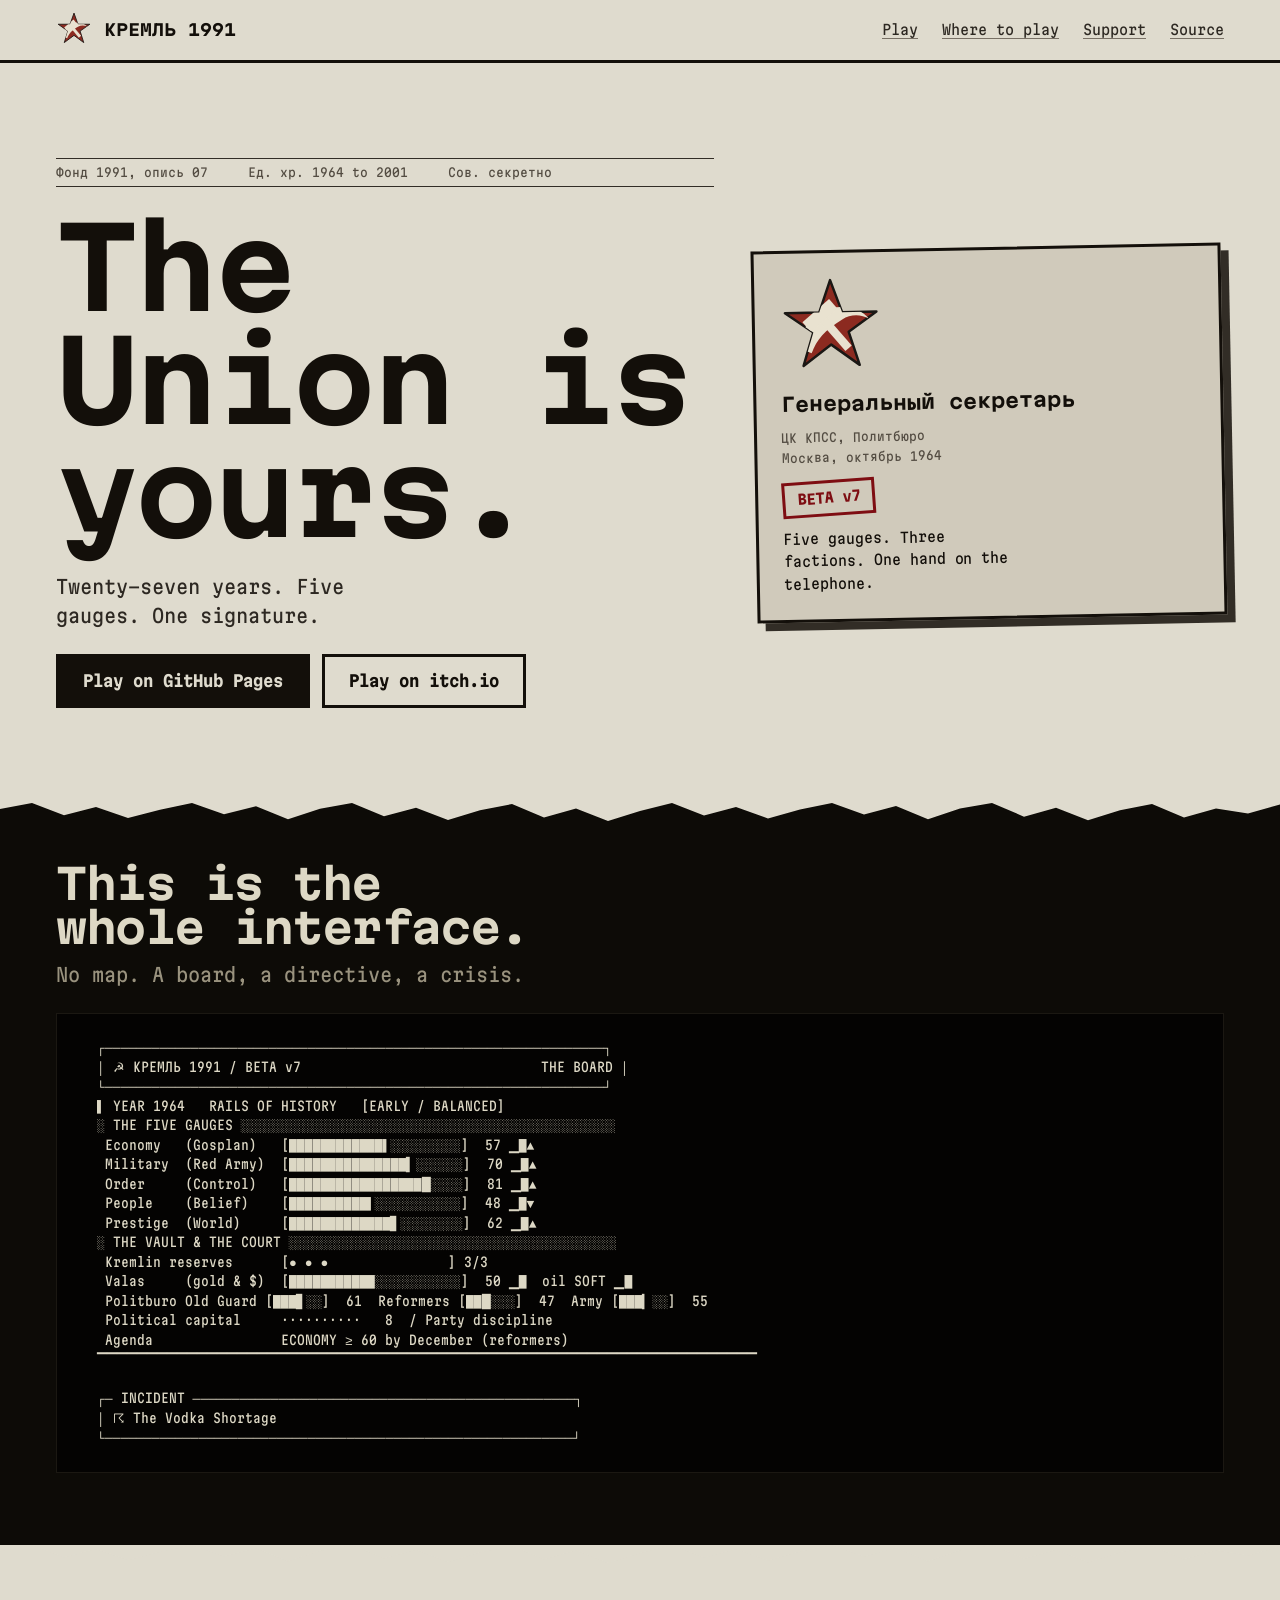
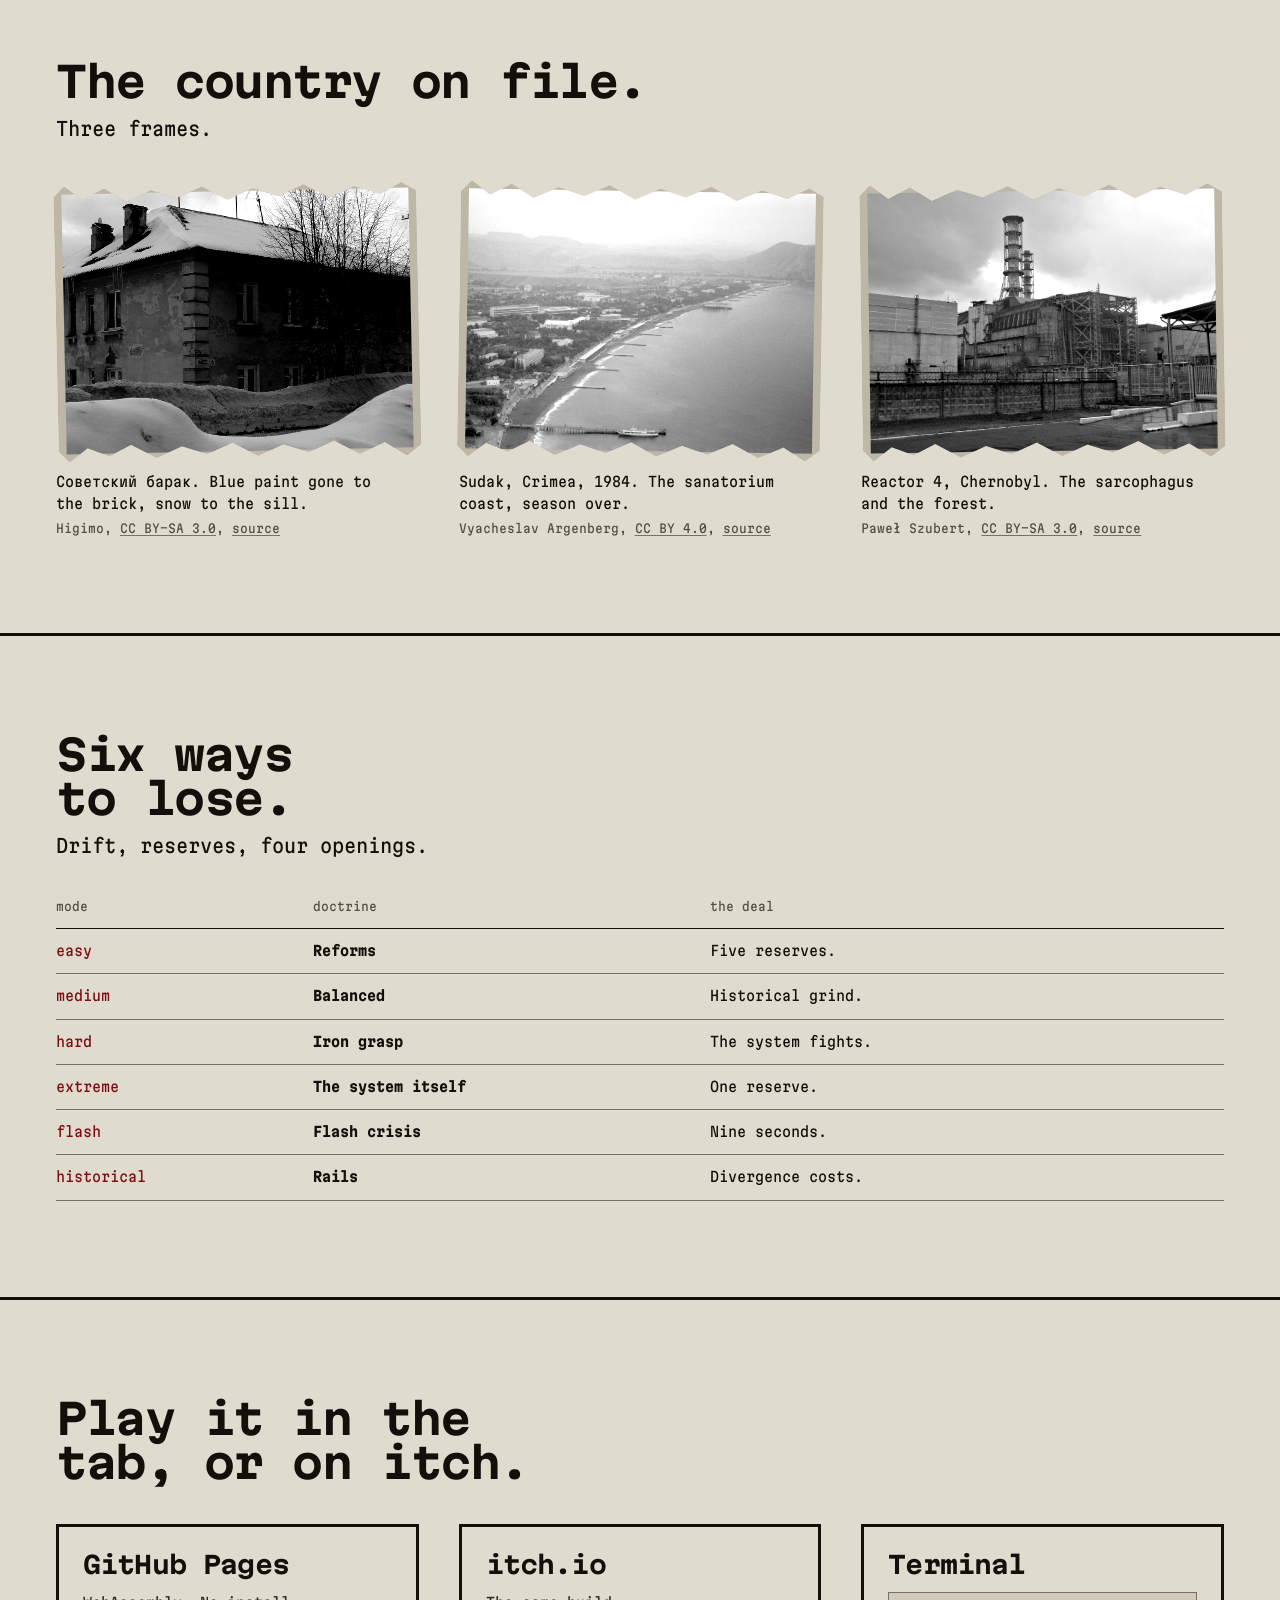
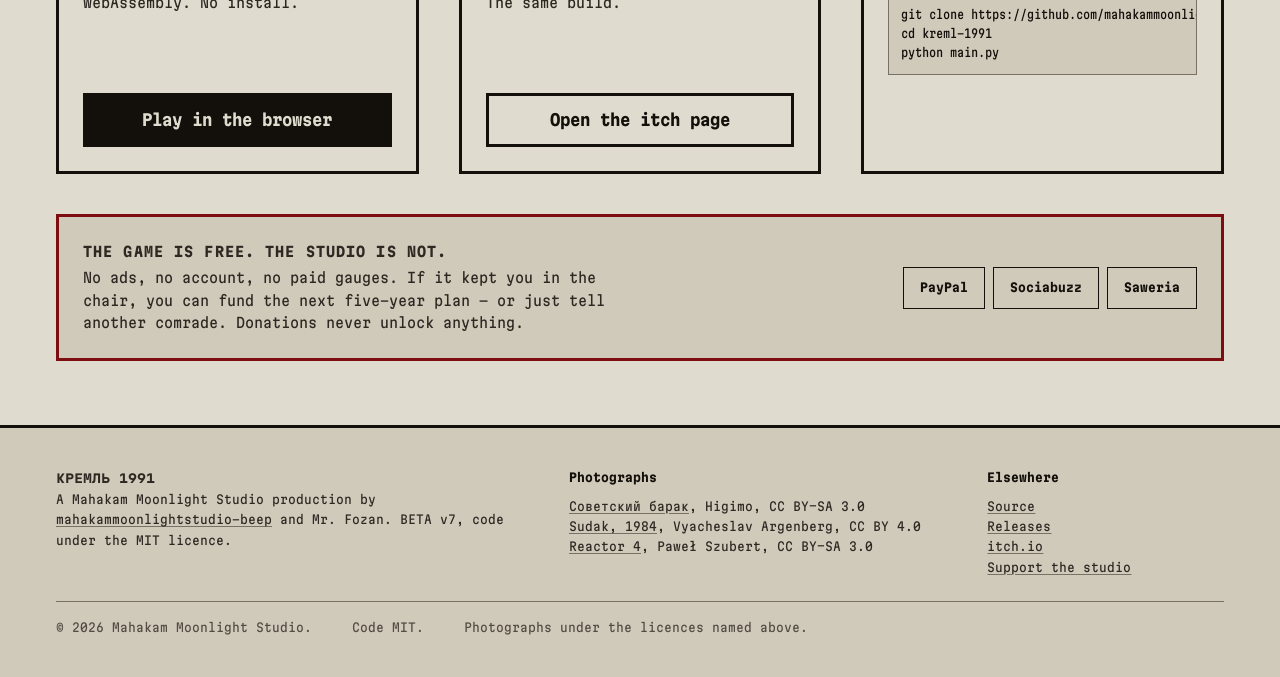
==== commit 18c87a38: "BETA v7: stamped terminal board, case-file site and itch.io package Ship the v7 terminal UI and land" ====
--- a/docs/index.html
+++ b/docs/index.html
@@ -3,38 +3,46 @@
 <head>
 <meta charset="UTF-8">
 <meta name="viewport" content="width=device-width, initial-scale=1.0">
-<title>КРЕМЛЬ 1991: a text-based Soviet Union alternate-history game (Python)</title>
-<meta name="description" content="КРЕМЛЬ 1991 is a free text-based Soviet Union alternate-history strategy game, playable in your browser or in the terminal. Rule the USSR as General Secretary from 1964 to 1991, or into the Red Millennium of 2001. Pure Python, no dependencies.">
-<meta name="keywords" content="Kremlin 1991, Soviet Union game, alternate history game, text based strategy game, Cold War simulator, terminal game, Python game, General Secretary, USSR simulator, political strategy game, free indie game, open source game">
+<title>КРЕМЛЬ 1991, a Soviet Union game in the terminal and the browser</title>
+<meta name="description" content="КРЕМЛЬ 1991 is a text-based Soviet Union alternate-history game. Take the General Secretary's chair in 1964, keep five gauges alive to 1991, and read the divergence report. Play on GitHub Pages, on itch.io, or run python main.py.">
+<meta name="keywords" content="Kremlin 1991, Soviet Union game, alternate history game, text based strategy, Cold War simulator, terminal game, Python game, itch.io, free indie game">
 <meta name="author" content="mahakammoonlightstudio-beep, Mr. Fozan — Mahakam Moonlight Studio">
 <meta name="robots" content="index, follow">
+<meta name="google-site-verification" content="8i0GIjvODZv3UsbCCm9QsIN7xqtuvUDfXWRcsjGam9U" />
 <link rel="canonical" href="https://mahakammoonlightstudio-beep.github.io/kreml-1991/">
 <meta property="og:type" content="website">
 <meta property="og:site_name" content="КРЕМЛЬ 1991 — General Secretary">
 <meta property="og:title" content="КРЕМЛЬ 1991: a text-based Soviet Union alternate-history game">
-<meta property="og:description" content="Play free in your browser: run the USSR as General Secretary, 1964 to 1991, and into the Red Millennium of 2001. Five gauges, an oil-driven hard-currency vault and three factions that can remove you.">
+<meta property="og:description" content="Twenty-seven years, five gauges, one signature. Play the real Python build in the browser, on itch.io, or in the terminal.">
 <meta property="og:url" content="https://mahakammoonlightstudio-beep.github.io/kreml-1991/">
-<meta property="og:image" content="https://mahakammoonlightstudio-beep.github.io/kreml-1991/media/shot_panel.jpg">
-<meta property="og:image:alt" content="The КРЕМЛЬ 1991 stat panel: five Soviet gauges, the valas reserve and three Politburo faction meters">
+<meta property="og:image" content="https://mahakammoonlightstudio-beep.github.io/kreml-1991/assets/social-card-1200x630.png">
+<meta property="og:image:width" content="1200">
+<meta property="og:image:height" content="630">
+<meta property="og:image:alt" content="КРЕМЛЬ 1991 cover: a red star, the title, and the five gauges on a Soviet docket">
 <meta name="twitter:card" content="summary_large_image">
 <meta name="twitter:title" content="КРЕМЛЬ 1991 — Soviet Union alternate-history game">
-<meta name="twitter:description" content="A free, text-based Cold War strategy game for your terminal. Rule the USSR from 1964 to 1991, then the Red Millennium of 1992 to 2001. python main.py">
-<meta name="twitter:image" content="https://mahakammoonlightstudio-beep.github.io/kreml-1991/media/shot_panel.jpg">
-<meta name="theme-color" content="#0d0f0d">
-<link rel="icon" href="data:image/svg+xml,<svg xmlns='http://www.w3.org/2000/svg' viewBox='0 0 100 100'><text y='80' font-size='85'>☭</text></svg>">
+<meta name="twitter:description" content="Rule the USSR from 1964 to 1991. Five gauges, three factions, one oil market. Free, no install in the browser.">
+<meta name="twitter:image" content="https://mahakammoonlightstudio-beep.github.io/kreml-1991/assets/social-card-1200x630.png">
+<meta name="twitter:image:alt" content="КРЕМЛЬ 1991 cover: a red star, the title, and the five gauges">
+<meta name="theme-color" content="#e5dfce">
+<link rel="icon" href="assets/favicon.svg" type="image/svg+xml">
+<link rel="icon" href="assets/favicon-32.png" sizes="32x32" type="image/png">
+<link rel="icon" href="assets/favicon.ico" sizes="any">
+<link rel="apple-touch-icon" href="assets/apple-touch-icon.png">
+<link rel="manifest" href="assets/site.webmanifest">
 <script type="application/ld+json">
 {
   "@context": "https://schema.org",
   "@type": "VideoGame",
   "name": "КРЕМЛЬ 1991 — General Secretary",
   "alternateName": "Kremlin 1991",
-  "description": "A text-based Soviet Union alternate-history strategy game for the terminal. Rule the USSR as General Secretary from 1964 to 1991, or on into the Red Millennium of 2001.",
+  "description": "A text-based Soviet Union alternate-history strategy game. Rule the USSR as General Secretary from 1964 to 1991, or on into the Red Millennium of 2001.",
   "url": "https://mahakammoonlightstudio-beep.github.io/kreml-1991/",
-  "image": "https://mahakammoonlightstudio-beep.github.io/kreml-1991/media/shot_panel.jpg",
+  "image": "https://mahakammoonlightstudio-beep.github.io/kreml-1991/assets/social-card-1200x630.png",
   "genre": ["Strategy", "Alternate history", "Text adventure", "Political simulation"],
-  "gamePlatform": ["Windows", "Linux", "macOS", "Terminal"],
+  "gamePlatform": ["Web browser", "Windows", "Linux", "macOS", "Terminal"],
   "applicationCategory": "Game",
-  "operatingSystem": "Windows, Linux, macOS",
+  "operatingSystem": "Web, Windows, Linux, macOS",
   "programmingLanguage": "Python",
   "playMode": "SinglePlayer",
   "isAccessibleForFree": true,
@@ -50,114 +58,141 @@
     "priceCurrency": "USD",
     "availability": "https://schema.org/InStock"
   },
-  "sameAs": ["https://github.com/mahakammoonlightstudio-beep/kreml-1991"]
+  "sameAs": [
+    "https://github.com/mahakammoonlightstudio-beep/kreml-1991",
+    "https://mahakammoonlightstudio-beep.itch.io/kreml-1991"
+  ]
 }
 </script>
-<script>document.documentElement.classList.add('js');</script>
 <style>
-/* Hallmark · shape: Narrative Workflow (draw 21df4c) · genre: atmospheric · theme: Terminal (deal 1/3, seed in-browser-play-kreml-1991-211d·b200046e·2026-10-30·r0) · job: try · draw: 21df4c
- * hero: Counter (the action under a shorter head, the screen beneath) · nav: edge-aligned square (the dealt pill is refused: the theme forbids round surfaces) · footer: colophon block · imagery: none · signature: the real 1964 Politburo board, verbatim, full width under the action
- * axes: dark/mono/chromatic-green · posture: committed · contrast: pass · fold: pass · v2.0.0 */
-/* Hallmark · pre-emit critique: P4 H4 E4 S5 R4 V4 · weakest: P, the argument is "the page is the terminal"; the hero shows the product's own output, not a picture of it */
-/* Hallmark · answered F1 · the plain quotes are the game's own typewriter output, captured verbatim: colouring may stage it, retouching may not */
-/* Hallmark · gate note (floor 30a) · the locked-road cross from the engine's dossier is typeset with the multiplication sign instead of codepoint U+2716, which the gate blocks as pictographic; the ledger meaning, locked versus available, is untouched */
+/* Hallmark · v2.0.0 · shape: case file (custom) · genre: atmospheric · theme: custom · idea: "the landing page is a declassified dossier printed on torn Soviet paper" · vibe: "bone paper, oxblood stamp, soot console" · job: play · hero: the appointment docket under a six-foot wordmark, the board below the fold · axes: paper/grotesk-heavy/chromatic-red · posture: committed · contrast: pass · fold: pass */
+/* Hallmark · pre-emit critique: P5 H4 E4 S5 R4 V4 · weakest: V, the board is the product's own output printed full width, not a drawing of it */
 @import url("./assets/fonts.css");
 @import url("./assets/tokens.css");
 @import url("./assets/base.css");
 
 body { font-stretch: var(--stretch-body); }
-h1, h2, h3 { font-weight: var(--display-weight); font-stretch: var(--stretch-display); letter-spacing: var(--tracking-display); line-height: 1.12; }
-
-.skip { position: absolute; left: var(--space-md); top: calc(-1 * var(--space-3xl)); z-index: var(--z-toast); padding: var(--space-xs) var(--space-md); background: var(--color-ink); color: var(--color-paper); white-space: nowrap; text-decoration: none; }
+p, li, td, th, figcaption { font-stretch: var(--stretch-body); }
+.skip { position: absolute; left: var(--space-md); top: calc(-1 * var(--space-3xl)); z-index: var(--z-toast); padding: var(--space-xs) var(--space-md); background: var(--color-ink); color: var(--color-paper); text-decoration: none; white-space: nowrap; }
 .skip:focus-visible { top: var(--space-md); }
 
-/* nav: one line, edge-aligned, square */
-.nav { border-bottom: var(--rule-hair) solid var(--color-rule); background: var(--color-paper); }
-.nav .container { display: flex; align-items: baseline; justify-content: space-between; gap: var(--space-lg); min-height: 56px; padding-block: var(--space-md); }
-.wordmark { font-weight: var(--display-weight); font-stretch: var(--stretch-display); font-size: var(--text-md); letter-spacing: 0.06em; color: var(--color-ink); text-decoration: none; white-space: nowrap; }
-.wordmark:hover { color: var(--color-ink-2); }
-.nav-links { display: flex; gap: var(--space-lg); }
-.nav-links a { font-size: var(--text-sm); color: var(--color-ink-2); text-underline-offset: 0.22em; text-decoration: underline dotted; text-decoration-color: var(--color-rule); }
-.nav-links a:hover { color: var(--color-accent); text-decoration-color: var(--color-accent); }
-
-/* hero: Counter, the action under a shorter head; the screen beneath, full width */
-.hero { background: var(--color-paper); color: var(--color-ink); }
-.hero .container { display: flex; flex-direction: column; justify-content: center; min-height: calc(100svh - 56px); padding-block: var(--space-2xl); box-sizing: border-box; }
-.mandate { display: grid; justify-items: start; gap: var(--space-md); margin-bottom: var(--space-2xl); }
-.mandate h1 { max-width: 24ch; }
-.hero .actions { display: flex; flex-wrap: wrap; gap: var(--space-sm); }
-
-.btn { display: inline-flex; align-items: center; min-height: 48px; padding: 0 var(--space-lg); border: var(--rule-hair) solid var(--color-accent); background: var(--color-accent); color: var(--color-accent-ink); font: 500 var(--text-md)/1 var(--font-body); font-stretch: var(--stretch-body); white-space: nowrap; text-decoration: none; cursor: pointer; transition: background-color var(--dur-short) var(--ease-out), transform var(--dur-micro) var(--ease-out); }
-.btn:hover { background: var(--color-accent-wash); color: var(--color-accent); }
+/* masthead */
+.sitehead { border-bottom: var(--rule-heavy) solid var(--color-ink); }
+.sitehead__in { display: flex; align-items: center; justify-content: space-between; gap: var(--space-md); flex-wrap: wrap; padding-block: var(--space-sm); }
+.brand { display: inline-flex; align-items: center; gap: var(--space-sm); font-weight: var(--display-weight); font-stretch: var(--stretch-display); font-size: var(--text-md); color: var(--color-ink); text-decoration: none; }
+.brand img { width: 36px; height: 36px; }
+.brand:hover { color: var(--color-accent); }
+.nav { display: flex; flex-wrap: wrap; gap: var(--space-lg); }
+.nav a { font-size: var(--text-sm); color: var(--color-ink-2); text-decoration-color: var(--color-rule); }
+.nav a:hover { color: var(--color-accent); text-decoration-color: var(--color-accent); }
+
+/* hero */
+.hero__grid { display: grid; grid-template-columns: minmax(0, 7fr) minmax(0, 5fr); gap: var(--space-xl); min-height: min(85svh, 740px); padding-block: var(--space-lg); }
+.hero { display: flex; flex-direction: column; justify-content: center; gap: var(--space-lg); }
+.fileline { display: flex; flex-wrap: wrap; gap: var(--space-sm) var(--space-xl); border-top: var(--rule-hair) solid var(--color-rule-2); border-bottom: var(--rule-hair) solid var(--color-rule-2); padding-block: var(--space-2xs); font-size: var(--text-xs); color: var(--color-muted); }
+.hero h1 { font-size: var(--text-display); max-width: 12ch; }
+.hero .lead { max-width: 30ch; color: var(--color-ink-2); }
+.hero__actions { display: flex; flex-wrap: wrap; gap: var(--space-sm); }
+.btn { display: inline-flex; align-items: center; justify-content: center; min-height: 54px; padding: 0 var(--space-lg); border: var(--rule-heavy) solid var(--color-ink); background: var(--color-ink); color: var(--color-paper); font: 700 var(--text-md)/1 var(--font-body); font-stretch: var(--stretch-body); white-space: nowrap; text-decoration: none; cursor: pointer; transition: background-color var(--dur-short) var(--ease-out), color var(--dur-short) var(--ease-out), border-color var(--dur-short) var(--ease-out); }
+.btn:hover { background: var(--color-accent); border-color: var(--color-accent); color: var(--color-accent-ink); }
 .btn:active { transform: translateY(1px); }
-.btn:focus-visible { outline: 2px solid var(--color-focus); outline-offset: 2px; }
-.btn:disabled, .btn[aria-disabled="true"] { opacity: 0.55; cursor: not-allowed; transform: none; }
-.btn--quiet { background: transparent; color: var(--color-ink-2); border-color: var(--color-rule-2); }
-.btn--quiet:hover { background: var(--color-paper-2); color: var(--color-ink); }
-@media (prefers-reduced-motion: reduce) { .btn { transition: background-color var(--dur-short) linear; } }
-
-/* the session well: the product's own output, verbatim, on the full measure */
-.session { margin: 0; padding: var(--space-lg) var(--space-xl); background: var(--color-paper-2); border: var(--rule-hair) solid var(--color-rule); border-radius: var(--radius-card); }
-.session pre { margin: 0; font-family: var(--font-body); font-weight: 400; font-stretch: var(--stretch-body); font-size: var(--text-lg); line-height: 1.6; color: var(--color-ink); overflow-wrap: normal; overflow-x: auto; }
-.session pre span { font-style: normal; }
-.session .dim { color: var(--color-muted); }
-.session .bar { color: var(--color-accent); }
-.session .val { font-weight: 500; }
-
-/* the board scrolls in its own well on a phone: the scrollbar rests visible */
-.session pre { scrollbar-color: var(--color-rule-2) transparent; scrollbar-width: thin; }
-.session pre::-webkit-scrollbar { height: 5px; appearance: none; background: transparent; }
-.session pre::-webkit-scrollbar-thumb { background: var(--color-rule-2); }
-@media (min-width: 90rem) { .session pre { font-size: var(--text-xl); } }
-
-/* below the fold: continuous terminal scroll, hairlines only */
-.loop, .yardstick, .close { padding-block: var(--section-gap); }
-.loop, .yardstick, .close, .colophon { border-top: var(--rule-hair) solid var(--color-rule); }
-.plan { margin-block-end: var(--space-3xl); }
-.plan .lead { margin-block-start: var(--space-md); }
-.moments { display: grid; grid-template-columns: minmax(0, 1fr); gap: calc(var(--space-4xl) * 2); }
-.moment-head { display: grid; gap: var(--space-2xs); margin-block-end: var(--space-md); }
-.moment-head h3 { display: flex; align-items: baseline; gap: var(--space-xs); }
-.moment-head .no { color: var(--color-accent); font-variant-numeric: tabular-nums; }
-.caption { color: var(--color-muted); max-width: 62ch; }
-.moment .session pre, .close .session pre { font-size: var(--text-md); line-height: 1.8; }
-.session .alarm { color: var(--color-error); font-weight: 500; }
-.deals { display: grid; grid-template-columns: minmax(0, 1fr); gap: calc(var(--space-4xl) * 2); }
-.deal { background: var(--color-paper-2); border: var(--rule-hair) solid var(--color-rule); padding: var(--space-lg) var(--space-xl); }
-.deal table { width: 100%; border-collapse: collapse; font-size: var(--text-sm); font-variant-numeric: tabular-nums; }
-.deal th, .deal td { padding: var(--space-xs) var(--space-md) var(--space-xs) 0; border-top: var(--rule-hair) solid var(--color-rule); text-align: left; vertical-align: top; font-weight: 400; line-height: 1.45; }
-.deal thead th { color: var(--color-muted); font-size: var(--text-xs); letter-spacing: 0; font-weight: 400; }
-.deal td:nth-child(2) { font-weight: 500; letter-spacing: 0.02em; }
-.deal td:nth-child(3) { color: var(--color-ink-2); }
-.deal .flag { color: var(--color-muted); white-space: nowrap; }
-.close .actions { display: flex; flex-wrap: wrap; gap: var(--space-sm); margin-block-end: var(--space-md); }
-.close .actions .btn { min-width: 220px; justify-content: center; }
-.close .session { margin-block: var(--space-lg); }
-.close .death { margin-block-start: var(--space-3xl); }
-.colophon { background: var(--color-paper-2); padding-block: var(--space-2xl); }
-.colophon .container { display: flex; flex-wrap: wrap; align-items: baseline; gap: var(--space-sm) var(--space-2xl); }
-.colophon .fine { margin-inline-start: auto; color: var(--color-muted); font-size: var(--text-sm); color: var(--color-muted); }
-@media (max-width: 40rem) {
-  .deal table, .deal tbody { display: block; }
-  .deal thead { display: none; }
-  .deal tr { display: block; border-top: var(--rule-hair) solid var(--color-rule); padding-block: var(--space-sm); }
-  .deal tr:first-child { border-top: 0; }
-  .deal th, .deal td { display: block; padding: 0; border-top: 0; }
-  .deal td.flag, .deal td:nth-child(2) { display: inline; padding-inline-end: var(--space-sm); }
+.btn--ghost { background: transparent; color: var(--color-ink); }
+.btn--ghost:hover { background: var(--color-accent); border-color: var(--color-accent); color: var(--color-accent-ink); }
+
+/* the appointment docket */
+.docket { align-self: center; display: grid; gap: var(--space-sm); padding: var(--space-lg); border: var(--rule-heavy) solid var(--color-ink); background: var(--color-paper-2); box-shadow: var(--shadow-block); transform: rotate(-1.1deg); }
+.docket__mark { width: 104px; height: auto; }
+.docket__role { font-weight: var(--display-weight); font-stretch: var(--stretch-display); font-size: var(--text-lg); line-height: 1.15; }
+.docket__meta { font-size: var(--text-xs); line-height: 1.7; color: var(--color-muted); }
+.docket__note { font-size: var(--text-sm); max-width: 26ch; }
+.stamp { justify-self: start; border: var(--rule-heavy) solid var(--color-accent); color: var(--color-accent); padding: var(--space-2xs) var(--space-sm); font-weight: var(--display-weight); font-size: var(--text-sm); transform: rotate(-3deg); }
+
+/* torn edge: one paper artifact, never an overlay */
+.tear { height: var(--tear); clip-path: polygon(0 100%, 0 34%, 2.5% 0, 5% 68%, 7.5% 22%, 10% 84%, 12.5% 38%, 15% 0, 17.5% 62%, 20% 18%, 22.5% 90%, 25% 32%, 27.5% 0, 30% 74%, 32.5% 26%, 35% 94%, 37.5% 40%, 40% 6%, 42.5% 80%, 45% 30%, 47.5% 100%, 50% 44%, 52.5% 0, 55% 70%, 57.5% 22%, 60% 86%, 62.5% 36%, 65% 0, 67.5% 64%, 70% 16%, 72.5% 90%, 75% 30%, 77.5% 0, 80% 76%, 82.5% 26%, 85% 96%, 87.5% 40%, 90% 6%, 92.5% 80%, 95% 30%, 97.5% 58%, 100% 8%, 100% 100%); }
+.tear--console { background: var(--color-console); }
+.tear--paper { background: var(--color-paper); }
+
+/* the board, printed */
+.board { background: var(--color-console); color: var(--color-console-ink); padding-block: var(--space-xl) var(--section-gap-s); }
+.board .band-head { display: grid; gap: var(--space-sm); margin-bottom: var(--space-lg); }
+.board h2 { color: var(--color-console-ink); }
+.board .lead { color: var(--color-console-muted); max-width: 46ch; }
+.terminal { margin: 0; padding: var(--space-lg); border: var(--rule-hair) solid var(--color-console-2); background: var(--color-console-deep); overflow-x: auto; color: var(--color-console-ink); font: 400 clamp(0.625rem, 0.5vw + 0.46rem, 0.8125rem)/1.5 var(--font-body); font-stretch: 75%; }
+.terminal pre { margin: 0; font: inherit; white-space: pre; }
+.printnote { margin-top: var(--space-md); color: var(--color-console-muted); font-size: var(--text-xs); }
+
+/* the evidence */
+.evidence { padding-block: var(--section-gap); }
+.evidence .band-head, .modes .band-head, .where .band-head { display: grid; gap: var(--space-sm); }
+.plates { display: grid; grid-template-columns: repeat(3, minmax(0, 1fr)); gap: var(--space-xl); margin-top: var(--space-xl); }
+.plate { margin: 0; display: grid; gap: var(--space-sm); align-content: start; }
+.plate__tear { background: var(--color-paper-3); padding: var(--space-xs); transform: rotate(var(--tilt, 0deg)); clip-path: polygon(0 4%, 3% 0, 8% 5%, 14% 1%, 20% 6%, 27% 2%, 34% 5%, 41% 1%, 48% 6%, 55% 2%, 62% 5%, 69% 1%, 76% 6%, 83% 2%, 90% 5%, 96% 1%, 100% 4%, 100% 96%, 96% 100%, 90% 95%, 83% 99%, 76% 94%, 69% 98%, 62% 95%, 55% 99%, 48% 94%, 41% 98%, 34% 95%, 27% 99%, 20% 94%, 14% 98%, 8% 95%, 3% 100%, 0 96%); }
+.plate img { width: 100%; aspect-ratio: 4 / 3; object-fit: cover; filter: grayscale(1) contrast(1.18); }
+.plate figcaption { font-size: var(--text-sm); line-height: 1.55; max-width: 38ch; }
+.credit { display: block; margin-top: var(--space-2xs); color: var(--color-muted); font-size: var(--text-xs); }
+.credit a { text-decoration-color: var(--color-rule); }
+
+/* difficulty */
+.modes { border-top: var(--rule-heavy) solid var(--color-ink); padding-block: var(--section-gap); }
+.modes__grid { display: grid; grid-template-columns: minmax(0, 1fr); gap: var(--space-lg); }
+.modes .band-head { max-width: 54ch; }
+.modes h2 { max-width: 16ch; }
+.modes th, .modes td { padding-block: var(--space-sm); }
+.modes table { table-layout: fixed; }
+.modes th:nth-child(1), .modes td:nth-child(1) { width: 22%; }
+.modes th:nth-child(2), .modes td:nth-child(2) { width: 34%; }
+table { width: 100%; border-collapse: collapse; font-size: var(--text-sm); font-stretch: var(--stretch-body); }
+th { text-align: left; font-weight: 400; color: var(--color-muted); font-size: var(--text-xs); padding: var(--space-2xs) var(--space-sm) var(--space-2xs) 0; border-bottom: var(--rule-hair) solid var(--color-ink); }
+td { padding: var(--space-xs) var(--space-sm) var(--space-xs) 0; border-bottom: var(--rule-hair) solid var(--color-rule); vertical-align: top; line-height: 1.45; }
+td:first-child { color: var(--color-accent); white-space: nowrap; }
+td:nth-child(2) { font-weight: 700; }
+.fine { margin-top: var(--space-md); font-size: var(--text-xs); color: var(--color-muted); }
+
+/* where to play */
+.where { border-top: var(--rule-heavy) solid var(--color-ink); padding-block: var(--section-gap) var(--space-2xl); }
+.where__grid { display: grid; grid-template-columns: repeat(3, minmax(0, 1fr)); gap: var(--space-xl); margin-top: var(--space-xl); }
+.option { display: flex; flex-direction: column; gap: var(--space-sm); padding: var(--space-lg); border: var(--rule-heavy) solid var(--color-ink); min-height: 250px; }
+.option h3 { font-size: var(--text-xl); }
+.option p { font-size: var(--text-sm); color: var(--color-ink-2); max-width: 34ch; }
+.option .btn { margin-top: auto; }
+.option pre { margin: 0; padding: var(--space-sm); background: var(--color-paper-2); border: var(--rule-hair) solid var(--color-rule); overflow-x: auto; font: 400 var(--text-xs)/1.6 var(--font-body); font-stretch: 75%; }
+
+/* support */
+.support { display: flex; flex-wrap: wrap; align-items: center; justify-content: space-between; gap: var(--space-md); margin-top: var(--space-xl); padding: var(--space-lg); border: var(--rule-heavy) solid var(--color-accent); background: var(--color-paper-2); }
+.support__copy { max-width: 60ch; }
+.support__kicker { margin: 0 0 var(--space-2xs); color: var(--color-accent); font-size: var(--text-xs); font-weight: 700; letter-spacing: 0.08em; text-transform: uppercase; }
+.support p { font-size: var(--text-sm); color: var(--color-ink-2); }
+.support__links { display: flex; flex-wrap: wrap; gap: var(--space-xs); }
+.support__links a { display: inline-flex; align-items: center; min-height: 42px; padding: 0 var(--space-md); border: var(--rule-hair) solid var(--color-ink); color: var(--color-ink); font-size: var(--text-xs); font-weight: 700; text-decoration: none; }
+.support__links a:hover { background: var(--color-accent); border-color: var(--color-accent); color: var(--color-accent-ink); }
+
+/* colophon */
+.sitefoot { border-top: var(--rule-heavy) solid var(--color-ink); background: var(--color-paper-2); padding-block: var(--space-xl); }
+.footgrid { display: grid; grid-template-columns: minmax(0, 2fr) minmax(0, 1.6fr) minmax(0, 1fr); gap: var(--space-xl); }
+.footgrid p, .footgrid li { font-size: var(--text-xs); color: var(--color-ink-2); line-height: 1.7; }
+.brandline { font-weight: var(--display-weight); font-stretch: var(--stretch-display); font-size: var(--text-lg); color: var(--color-ink); }
+.footgrid h4 { margin: 0 0 var(--space-xs); font-size: var(--text-xs); font-weight: 700; color: var(--color-ink); }
+.footgrid ul { margin: 0; padding: 0; list-style: none; }
+.footgrid a { color: var(--color-ink-2); text-decoration-color: var(--color-rule); }
+.footgrid a:hover { color: var(--color-accent); }
+.colophon { margin-top: var(--space-lg); padding-top: var(--space-md); border-top: var(--rule-hair) solid var(--color-rule); display: flex; flex-wrap: wrap; gap: var(--space-sm) var(--space-xl); font-size: var(--text-xs); color: var(--color-muted); }
+
+@media (max-width: 70rem) {
+  .hero__grid { grid-template-columns: minmax(0, 1fr); min-height: 0; gap: var(--space-xl); }
+  .docket { justify-self: start; width: min(100%, 380px); }
+  .modes__grid { grid-template-columns: minmax(0, 1fr); gap: var(--space-lg); }
+  .where__grid { grid-template-columns: repeat(2, minmax(0, 1fr)); }
+  .footgrid { grid-template-columns: minmax(0, 1fr) minmax(0, 1fr); }
 }
-
-/* typed once, row by row (theme motion, for wells below the fold), visible without script and under reduced motion */
-.js .session[data-print] .ln { opacity: 0; transition: opacity var(--dur-micro) steps(1); transition-delay: calc(var(--i, 0) * 60ms); }
-.js .session[data-print].is-in .ln { opacity: 1; }
-@media (prefers-reduced-motion: reduce) { .js .session[data-print] .ln { opacity: 1; transition: none; } }
-
-@media (max-width: 60rem) {
-  .hero h1 { font-size: var(--text-display-s); }
-  .container { padding-inline: var(--space-md); }
-  .session { padding: var(--space-sm) var(--space-2xs); }
-  .hero .session pre { font-size: var(--text-sm); }
-  .nav .container { flex-direction: column; align-items: flex-start; gap: var(--space-xs); padding-block: var(--space-sm); }
-  .nav-links { flex-wrap: wrap; gap: var(--space-md); }
+@media (max-width: 48rem) {
+  .modes th:nth-child(1), .modes td:nth-child(1) { width: 30%; }
+  .modes th:nth-child(2), .modes td:nth-child(2) { width: 26%; }
+  .modes td:first-child { padding-right: var(--space-xs); }
+  .plates { grid-template-columns: minmax(0, 1fr); gap: var(--space-xl); }
+  .where__grid { grid-template-columns: minmax(0, 1fr); }
+  .footgrid { grid-template-columns: minmax(0, 1fr); gap: var(--space-lg); }
+  .nav { gap: var(--space-md); }
+  .terminal { padding: var(--space-sm); }
 }
 </style>
 </head>
@@ -165,305 +200,214 @@
 
 <a class="skip" href="#main">Skip to content</a>
 
-<header class="nav">
+<header class="sitehead">
+  <div class="container sitehead__in">
+    <a class="brand" href="./"><img src="assets/emblem.svg" alt="" width="36" height="36"> КРЕМЛЬ 1991</a>
+    <nav class="nav" aria-label="Site">
+      <a href="play/">Play</a>
+      <a href="#where">Where to play</a>
+      <a href="#support">Support</a>
+      <a href="https://github.com/mahakammoonlightstudio-beep/kreml-1991">Source</a>
+    </nav>
+  </div>
+</header>
+
+<main id="main">
+
+<section class="front">
+  <div class="container hero__grid">
+    <div class="hero">
+      <div class="fileline"><span>Фонд 1991, опись 07</span><span>Ед. хр. 1964 to 2001</span><span>Сов. секретно</span></div>
+      <h1>The Union is yours.</h1>
+      <p class="lead">Twenty-seven years. Five gauges. One signature.</p>
+      <div class="hero__actions">
+        <a class="btn" href="play/">Play on GitHub Pages</a>
+        <!-- ITCH.IO: replace this URL with your published itch.io page -->
+        <a class="btn btn--ghost" href="https://mahakammoonlightstudio-beep.itch.io/kreml-1991">Play on itch.io</a>
+      </div>
+    </div>
+
+    <aside class="docket" aria-label="Appointment docket">
+      <img class="docket__mark" src="assets/emblem.svg" alt="A red star holding a hammer and sickle" width="104" height="104">
+      <p class="docket__role">Генеральный секретарь</p>
+      <p class="docket__meta">ЦК КПСС, Политбюро<br>Москва, октябрь 1964</p>
+      <p class="stamp">BETA v7</p>
+      <p class="docket__note">Five gauges. Three factions. One hand on the telephone.</p>
+    </aside>
+  </div>
+</section>
+
+<div class="tear tear--console" aria-hidden="true"></div>
+
+<section class="board" id="board">
   <div class="container">
-    <a class="wordmark" href="index.html">КРЕМЛЬ 1991</a>
-    <nav class="nav-links" aria-label="Site">
-      <a href="play/">Play</a>
-      <a href="https://github.com/mahakammoonlightstudio-beep/kreml-1991">Source</a>
-      <a href="https://github.com/mahakammoonlightstudio-beep/kreml-1991/releases">Releases</a>
-    </nav>
-  </div>
-</header>
-
-<main id="main">
-
-<section class="hero">
+    <header class="band-head">
+      <h2>This is the whole interface.</h2>
+      <p class="lead">No map. A board, a directive, a crisis.</p>
+    </header>
+    <div class="terminal" role="img" aria-label="The v7 terminal board for 1964 with five gauges, the valas reserve, three faction meters, and a flash crisis sheet">
+      <pre>  ┌────────────────────────────────────────────────────────────────┐
+  │ ☭ КРЕМЛЬ 1991 / BETA v7                              THE BOARD │
+  └────────────────────────────────────────────────────────────────┘
+  ▌ YEAR 1964   RAILS OF HISTORY   [EARLY / BALANCED]
+  ░ THE FIVE GAUGES ░░░░░░░░░░░░░░░░░░░░░░░░░░░░░░░░░░░░░░░░░░░░░░░░
+   Economy   (Gosplan)   [████████████▌░░░░░░░░░]  57 ▁█▲
+   Military  (Red Army)  [███████████████▍░░░░░░]  70 ▁█▲
+   Order     (Control)   [█████████████████▉░░░░]  81 ▁█▲
+   People    (Belief)    [██████████▌░░░░░░░░░░░]  48 ▁█▼
+   Prestige  (World)     [█████████████▋░░░░░░░░]  62 ▁█▲
+  ░ THE VAULT & THE COURT ░░░░░░░░░░░░░░░░░░░░░░░░░░░░░░░░░░░░░░░░░░
+   Kremlin reserves      [● ● ●               ] 3/3
+   Valas     (gold &amp; $)  [███████████░░░░░░░░░░░]  50 ▁█  oil SOFT ▁█
+   Politburo Old Guard [███▋░░]  61  Reformers [██▉░░░]  47  Army [███▎░░]  55
+   Political capital     ··········   8  / Party discipline
+   Agenda                ECONOMY ≥ 60 by December (reformers)
+  ▔▔▔▔▔▔▔▔▔▔▔▔▔▔▔▔▔▔▔▔▔▔▔▔▔▔▔▔▔▔▔▔▔▔▔▔▔▔▔▔▔▔▔▔▔▔▔▔▔▔▔▔▔▔▔▔▔▔▔▔▔▔▔▔▔▔
+
+  ┌─ INCIDENT ─────────────────────────────────────────────────┐
+  │ ☈ The Vodka Shortage
+  └────────────────────────────────────────────────────────────┘</pre>
+    </div>
+  </div>
+</section>
+
+<div class="tear tear--paper" aria-hidden="true"></div>
+
+<section class="evidence">
   <div class="container">
-    <div class="mandate">
-      <h1>The Union is yours.</h1>
-      <p class="lead">The real Python game, live in your browser: no install, no account.</p>
-      <div class="actions">
+    <header class="band-head">
+      <h2>The country on file.</h2>
+      <p class="lead">Three frames.</p>
+    </header>
+    <div class="plates">
+
+      <figure class="plate">
+        <div class="plate__tear" style="--tilt: -1.2deg">
+          <img src="media/photo_panelka.jpg" alt="A peeling blue Soviet barracks block, snow banked against its doors, bare trees behind it" width="900" height="419" loading="lazy">
+        </div>
+        <figcaption>Советский барак. Blue paint gone to the brick, snow to the sill.
+          <span class="credit">Higimo, <a href="https://creativecommons.org/licenses/by-sa/3.0/">CC BY-SA 3.0</a>, <a href="https://commons.wikimedia.org/wiki/File:%D0%A1%D0%BE%D0%B2%D0%B5%D1%82%D1%81%D0%BA%D0%B8%D0%B9_%D0%B1%D0%B0%D1%80%D0%B0%D0%BA.jpg">source</a></span>
+        </figcaption>
+      </figure>
+
+      <figure class="plate">
+        <div class="plate__tear" style="--tilt: 0.9deg">
+          <img src="media/photo_1984.jpg" alt="A hazy 1984 view of Sudak, Crimea: concrete sanatoria, a long beach, the Black Sea" width="900" height="597" loading="lazy">
+        </div>
+        <figcaption>Sudak, Crimea, 1984. The sanatorium coast, season over.
+          <span class="credit">Vyacheslav Argenberg, <a href="https://creativecommons.org/licenses/by/4.0/">CC BY 4.0</a>, <a href="https://commons.wikimedia.org/wiki/File:%D0%A1%D0%A1%D0%A1%D0%A0,_1984,_%D0%A1%D0%BE%D0%B2%D0%B5%D1%82%D1%81%D0%BA%D0%B8%D0%B9_%D0%A1%D0%BE%D1%8E%D0%B7,_%D0%9A%D1%80%D1%8B%D0%BC,_%D0%92%D0%B8%D0%B4_%D0%BD%D0%B0_%D0%A1%D1%83%D0%B4%D0%B0%D0%BA,_%D0%BF%D0%B0%D0%BD%D0%BE%D1%80%D0%B0%D0%BC%D0%B0,_Soviet_Union.jpg">source</a></span>
+        </figcaption>
+      </figure>
+
+      <figure class="plate">
+        <div class="plate__tear" style="--tilt: -0.8deg">
+          <img src="media/photo_chernobyl.jpg" alt="Reactor 4 at Chernobyl with its confinement structure, photographed from a distance" width="900" height="599" loading="lazy">
+        </div>
+        <figcaption>Reactor 4, Chernobyl. The sarcophagus and the forest.
+          <span class="credit">Paweł Szubert, <a href="https://creativecommons.org/licenses/by-sa/3.0/">CC BY-SA 3.0</a>, <a href="https://commons.wikimedia.org/wiki/File:Chernobyl_-_power_plant_-_reactor_4_02.jpg">source</a></span>
+        </figcaption>
+      </figure>
+
+    </div>
+  </div>
+</section>
+
+<section class="modes">
+  <div class="container modes__grid">
+    <header class="band-head">
+      <h2>Six ways to lose.</h2>
+      <p class="lead">Drift, reserves, four openings.</p>
+    </header>
+    <table>
+      <thead>
+        <tr><th scope="col">mode</th><th scope="col">doctrine</th><th scope="col">the deal</th></tr>
+      </thead>
+      <tbody>
+        <tr><td>easy</td><td>Reforms</td><td>Five reserves.</td></tr>
+        <tr><td>medium</td><td>Balanced</td><td>Historical grind.</td></tr>
+        <tr><td>hard</td><td>Iron grasp</td><td>The system fights.</td></tr>
+        <tr><td>extreme</td><td>The system itself</td><td>One reserve.</td></tr>
+        <tr><td>flash</td><td>Flash crisis</td><td>Nine seconds.</td></tr>
+        <tr><td>historical</td><td>Rails</td><td>Divergence costs.</td></tr>
+      </tbody>
+    </table>
+  </div>
+</section>
+
+<section class="where" id="where">
+  <div class="container">
+    <header class="band-head">
+      <h2>Play it in the tab, or on itch.</h2>
+    </header>
+    <div class="where__grid">
+
+      <article class="option">
+        <h3>GitHub Pages</h3>
+        <p>WebAssembly. No install.</p>
         <a class="btn" href="play/">Play in the browser</a>
-        <a class="btn btn--quiet" href="https://github.com/mahakammoonlightstudio-beep/kreml-1991/releases">Get BETA v6</a>
-      </div>
-    </div>
-    <figure class="session"
-      aria-label="The Politburo board in 1964: five state gauges, the valas hard-currency reserve and the year's agenda">
-      <span class="visually-hidden">A live crop of the game’s own output. The five gauges sit at economy 57, military 70, order 81, people’s belief 48, prestige 62. The valas reserve is 50 with the oil market soft. Political capital stands at 8.</span>
-      <pre aria-hidden="true"><span class="ln" style="--i:0"><span class="dim">━━━━━━━━━━━━━━━</span> ☭  YEAR 1964  ☭  <span class="dim">[EARLY · BALANCED] ━━━━━━━━━━━━━━</span></span>
-   <span class="ln" style="--i:1"><span class="dim">Economy   (Gosplan)</span>    <span class="bar">█████████████████▏░░░░░░░░░░░░</span>  <span class="val">57</span></span>
-   <span class="ln" style="--i:2"><span class="dim">Military  (Red Army)</span>   <span class="bar">█████████████████████░░░░░░░░░</span>  <span class="val">70</span></span>
-   <span class="ln" style="--i:3"><span class="dim">Order     (Control)</span>    <span class="bar">████████████████████████▎░░░░░</span>  <span class="val">81</span></span>
-   <span class="ln" style="--i:4"><span class="dim">People    (Belief)</span>     <span class="bar">██████████████▍░░░░░░░░░░░░░░░</span>  <span class="val">48</span></span>
-   <span class="ln" style="--i:5"><span class="dim">Prestige  (World)</span>      <span class="bar">██████████████████▋░░░░░░░░░░░</span>  <span class="val">62</span></span>
-   <span class="ln" style="--i:6"><span class="dim">Valas     (gold &amp; $)</span>   <span class="bar">███████████████░░░░░░░░░░░░░░░</span>  <span class="val">50</span> <span class="dim">·  oil SOFT</span></span></pre>
-    </figure>
+      </article>
+
+      <article class="option">
+        <h3>itch.io</h3>
+        <p>The same build.</p>
+        <!-- ITCH.IO: replace this URL with your published itch.io page -->
+        <a class="btn btn--ghost" href="https://mahakammoonlightstudio-beep.itch.io/kreml-1991">Open the itch page</a>
+      </article>
+
+      <article class="option">
+        <h3>Terminal</h3>
+        <pre>git clone https://github.com/mahakammoonlightstudio-beep/kreml-1991.git
+cd kreml-1991
+python main.py</pre>
+      </article>
+
+    </div>
+
+    <div class="support" id="support">
+      <div class="support__copy">
+        <p class="support__kicker">The game is free. The studio is not.</p>
+        <p>No ads, no account, no paid gauges. If it kept you in the chair, you can fund the next five-year plan — or just tell another comrade. Donations never unlock anything.</p>
+      </div>
+      <div class="support__links">
+        <a href="https://www.paypal.com/paypalme/mrfozan">PayPal</a>
+        <a href="https://sociabuzz.com/mahakam_moonlight_studio/tribe">Sociabuzz</a>
+        <a href="https://saweria.co/MahakamMoonStudio">Saweria</a>
+      </div>
+    </div>
+
   </div>
 </section>
 
-<section class="loop">
+</main>
+
+<footer class="sitefoot">
   <div class="container">
-    <header class="plan">
-      <h2>A year in three prints</h2>
-      <p class="lead">Captured output of a BALANCED run.</p>
-    </header>
-    <div class="moments">
-
-      <article class="moment">
-        <header class="moment-head">
-          <h3><span class="no" aria-hidden="true">01</span> The directive</h3>
-          <p class="caption">One big public lever a year.</p>
-        </header>
-        <figure class="session" data-print aria-label="The yearly directive menu and the graded result of choosing the KGB crackdown">
-          <span class="visually-hidden">The menu carries fourteen public policies in five groups. Choice 10 is graded: economy up 1, order up 7, faith down 3, prestige down 2.</span>
-          <pre aria-hidden="true">  <span class="ln" style="--i:0"><span class="dim">── YEARLY DIRECTIVE ──</span></span>
-   <span class="ln" style="--i:1"><span class="val">Society</span></span>
-    <span class="ln" style="--i:2">10. KGB crackdown  · Silence is the mother of order... allegedly.</span>
-  <span class="ln" style="--i:3"><span class="bar">❯</span> Directive of the year: 10</span>
-   <span class="ln" style="--i:4">( ECONOMY ▲1 | ORDER ▲7 | FAITH ▼3 | PRESTIGE ▼2 )</span>
-  <span class="ln" style="--i:5"><span class="bar">▸</span> Directive issued: KGB crackdown</span></pre>
-        </figure>
-      </article>
-
-      <article class="moment">
-        <header class="moment-head">
-          <h3><span class="no" aria-hidden="true">02</span> The flash</h3>
-          <p class="caption">Nine seconds is the whole debate.</p>
-        </header>
-        <figure class="session" data-print aria-label="A flash crisis printed under the v6 wall clock, nine seconds on the clock">
-          <span class="visually-hidden">The Vodka Shortage lists three options under the clock, which allows nine seconds. The answer is graded: order up 1, faith down 2.</span>
-          <pre aria-hidden="true">  <span class="ln" style="--i:0"><span class="dim">┌────────────── EVENT ───────────────────┐</span></span>
-  <span class="ln" style="--i:1">☈ The Vodka Shortage</span>
-  <span class="ln" style="--i:2">Distilleries ship crates but shop windows are dry. Queueing men hum mourning songs.</span>
-  <span class="ln" style="--i:3"><span class="dim">└────────────────────────────────────────┘</span></span>
-    <span class="ln" style="--i:4">1. Ration via Party stores</span>
-    <span class="ln" style="--i:5">2. Import rum confidence from Cuba</span>
-    <span class="ln" style="--i:6">3. Deny the problem entirely</span>
-  <span class="ln" style="--i:7"><span class="bar">❯</span> Your decision: <span class="alarm">(⏱ 9s)</span> 1</span>
-   <span class="ln" style="--i:8">( ORDER ▲1 | FAITH ▼2 )</span></pre>
-        </figure>
-      </article>
-
-      <article class="moment">
-        <header class="moment-head">
-          <h3><span class="no" aria-hidden="true">03</span> The dossier</h3>
-          <p class="caption">Press d: the roads still shut.</p>
-        </header>
-        <figure class="session" data-print aria-label="The dossier listing the conditional roads still locked, the one available now">
-          <span class="visually-hidden">Rails of History, mode Balanced. One road is available now; the rest stay locked behind years, thresholds, paths and earlier decisions.</span>
-          <pre aria-hidden="true"> <span class="ln" style="--i:0"><span class="dim">╔════════════════════════════════════════════════════════════════════════════╗</span></span>
- <span class="ln" style="--i:1"><span class="dim">║ DOSSIER — the decision ledger &amp; the road map                           ║</span></span>
- <span class="ln" style="--i:2"><span class="dim">╚════════════════════════════════════════════════════════════════════════════╝</span></span>
-  <span class="ln" style="--i:3">TIMELINE: RAILS OF HISTORY (1964–1991)   MODE: BALANCED</span>
-  <span class="ln" style="--i:4"><span class="dim">── OPEN ROADS (conditional directives) ──</span></span>
-   <span class="ln" style="--i:5"><span class="dim">×</span> The Second Pipeline to Europe  — only after 1975</span>
-   <span class="ln" style="--i:6"><span class="bar">▸</span> Great Party purge (show trials)  — AVAILABLE now · Defense</span></pre>
-        </figure>
-      </article>
-
-    </div>
-  </div>
-</section>
-
-<section class="yardstick">
-  <div class="container">
-    <header class="plan">
-      <h2>Six ways to hold it</h2>
-         </header>
-    <div class="deals">
-      <div class="deal">
-        
-        <table>
-          <thead>
-            <tr><th scope="col">Preset</th><th scope="col">Doctrine</th><th scope="col">The deal</th></tr>
-          </thead>
-          <tbody>
-            <tr><td class="flag">easy</td><td>SWEEPING REFORMS</td><td>Gentle drift, five reserves.</td></tr>
-            <tr><td class="flag">medium</td><td>BALANCED</td><td>The historical grind.</td></tr>
-            <tr><td class="flag">hard</td><td>OLD GUARD IRON GRASP</td><td>Two reserves. The system fights back.</td></tr>
-            <tr><td class="flag">extreme</td><td>THE SYSTEM ITSELF</td><td>One reserve; the Union a rumour.</td></tr>
-            <tr><td class="flag">flash</td><td>FLASH CRISIS</td><td>Nine seconds a decision.</td></tr>
-            <tr><td class="flag">historical</td><td>HISTORICAL RAILS</td><td>Divergence costs score.</td></tr>
-          </tbody>
-        </table>
-      </div>
-      <div class="deal">
-        
-        <table>
-          <thead>
-            <tr><th scope="col">Opening</th><th scope="col">Start</th><th scope="col">You inherit</th></tr>
-          </thead>
-          <tbody>
-            <tr><td class="flag">rails</td><td>1964</td><td>History as it was.</td></tr>
-            <tr><td class="flag">reform</td><td>1964</td><td>Kosygin’s profit memo, already won.</td></tr>
-            <tr><td class="flag">flashpoint</td><td>1980</td><td>The 40th Army. Twelve years.</td></tr>
-            <tr><td class="flag">millennium</td><td>1992</td><td>Treaty held. Ten years red.</td></tr>
-          </tbody>
-        </table>
-      </div>
-    </div>
-  </div>
-</section>
-
-<section class="close">
-  <div class="container">
-    <header class="plan">
-      <h2>In the tab or on the metal</h2>
-      <p class="lead">The browser build is the same Python compiled to WebAssembly.</p>
-    </header>
-    <div class="actions">
-      <a class="btn" href="play/">Play in the browser</a>
-      <p class="caption">About 12 MB on the first visit, then offline.</p>
-    </div>
-    <figure class="session" data-print aria-label="Three commands to install and run the game from source">
-      <span class="visually-hidden">Clone the repository, enter the folder, run python main.py. On Windows use py main.py when python opens the store.</span>
-      <pre aria-hidden="true"><span class="ln" style="--i:0">git clone https://github.com/mahakammoonlightstudio-beep/kreml-1991.git</span>
-<span class="ln" style="--i:1"><span class="dim">cd kreml-1991</span></span>
-<span class="ln" style="--i:2"><span class="val">python main.py</span></span></pre>
-    </figure>
-    <p class="caption">Python 3.8 or newer is the entire list.</p>
-
-    <article class="moment death">
-      <header class="moment-head">
-        <h3>The other exit</h3>
-        <p class="caption">Any gauge at zero ends the year.</p>
-      </header>
-      <figure class="session" data-print aria-label="The collapse screen of a 1979 failure">
-        <span class="visually-hidden">Faith fell to zero in 1979 after fifteen governed years. Legacy score 133, with the line removed from the portraits.</span>
-        <pre aria-hidden="true">  <span class="ln" style="--i:0"><span class="alarm">██ COLLAPSE, 1979 ██</span></span>
-  <span class="ln" style="--i:1">Mass uprisings everywhere. Crowds carry portraits of nobody at all.</span>
-<span class="ln" style="--i:2"><span class="dim">══════════════════════════════════════════════════════════════════════════════</span></span>
-  <span class="ln" style="--i:3">Legacy score: 133 — Removed from the portraits</span></pre>
-      </figure>
-    </article>
-  </div>
-</section>
-
-<footer class="colophon">
-  <div class="container">
-    <p class="wordmark">КРЕМЛЬ 1991</p>
-    <nav class="nav-links" aria-label="Colophon">
-      <a href="https://github.com/mahakammoonlightstudio-beep/kreml-1991">Source</a>
-      <a href="https://github.com/mahakammoonlightstudio-beep/kreml-1991/releases">Releases</a>
-      <a href="https://github.com/mahakammoonlightstudio-beep/kreml-1991/blob/master/LICENSE">MIT</a>
-    </nav>
-    <p class="fine">© 2026 Mahakam Moonlight Studio, MIT licence.</p>
+    <div class="footgrid">
+      <div>
+        <p class="brandline">КРЕМЛЬ 1991</p>
+        <p>A Mahakam Moonlight Studio production by <a href="https://github.com/mahakammoonlightstudio-beep">mahakammoonlightstudio-beep</a> and Mr. Fozan. BETA v7, code under the MIT licence.</p>
+      </div>
+      <div>
+        <h4>Photographs</h4>
+        <ul>
+          <li><a href="https://commons.wikimedia.org/wiki/File:%D0%A1%D0%BE%D0%B2%D0%B5%D1%82%D1%81%D0%BA%D0%B8%D0%B9_%D0%B1%D0%B0%D1%80%D0%B0%D0%BA.jpg">Советский барак</a>, Higimo, CC BY-SA 3.0</li>
+          <li><a href="https://commons.wikimedia.org/wiki/File:%D0%A1%D0%A1%D0%A1%D0%A0,_1984,_%D0%A1%D0%BE%D0%B2%D0%B5%D1%82%D1%81%D0%BA%D0%B8%D0%B9_%D0%A1%D0%BE%D1%8E%D0%B7,_%D0%9A%D1%80%D1%8B%D0%BC,_%D0%92%D0%B8%D0%B4_%D0%BD%D0%B0_%D0%A1%D1%83%D0%B4%D0%B0%D0%BA,_%D0%BF%D0%B0%D0%BD%D0%BE%D1%80%D0%B0%D0%BC%D0%B0,_Soviet_Union.jpg">Sudak, 1984</a>, Vyacheslav Argenberg, CC BY 4.0</li>
+          <li><a href="https://commons.wikimedia.org/wiki/File:Chernobyl_-_power_plant_-_reactor_4_02.jpg">Reactor 4</a>, Paweł Szubert, CC BY-SA 3.0</li>
+        </ul>
+      </div>
+      <div>
+        <h4>Elsewhere</h4>
+        <ul>
+          <li><a href="https://github.com/mahakammoonlightstudio-beep/kreml-1991">Source</a></li>
+          <li><a href="https://github.com/mahakammoonlightstudio-beep/kreml-1991/releases">Releases</a></li>
+          <li><a href="https://mahakammoonlightstudio-beep.itch.io/kreml-1991">itch.io</a></li>
+          <li><a href="#support">Support the studio</a></li>
+        </ul>
+      </div>
+    </div>
+    <p class="colophon"><span>© 2026 Mahakam Moonlight Studio.</span><span>Code MIT.</span><span>Photographs under the licences named above.</span></p>
   </div>
 </footer>
-
-</main>
-
-
-<script>
-(() => {
-  // wells below the fold may opt into the typed-once reveal
-  const wells = document.querySelectorAll('[data-print]');
-  for (const well of wells) {
-    const io = new IntersectionObserver((entries) => {
-      if (entries.some((e) => e.isIntersecting)) { well.classList.add('is-in'); io.disconnect(); }
-    }, { threshold: 0.25 });
-    io.observe(well);
-  }
-
-  // the resting crop of the 1964 board on a phone: the terminal scrolls in its own well, and
-  // the crop lands between the columns of the board (never inside a printed word), leading
-  // with the measure bars and their numbers rather than the label column.
-  const pre = document.querySelector('.hero .session pre');
-  if (pre) {
-    const mark = (c) => '\u2501\u2580\u2581\u2582\u2583\u2584\u2585\u2586\u2587\u2588\u2589\u258a\u258b\u258c\u258d\u258e\u258f\u2590\u2591\u2592\u2593'.includes(c);
-
-    /* The resting crop is decided on the board's own drawn geometry: Martian Mono's
-       heavier cells run wider, so columns are not a constant, and every token is
-       therefore measured as a Range over its nodes. Both edges of the crop land
-       outside printed tokens, and the crop leads with the gauge bars and their
-       numbers, never the label column. */
-    let frames = 0;
-    const fit = () => {
-      pre.style.marginRight = '';
-      const rows = [...pre.querySelectorAll('.ln')];
-      if (!rows.length) return;
-      const span = pre.clientWidth;
-      if (pre.scrollWidth <= span + 1) return;   // the whole board already fits the well
-      const origin = pre.getBoundingClientRect().left - pre.scrollLeft;
-      const caret = (row) => {
-        const pos = [];
-        let g = 0;
-        const walk = (n) => {
-          for (const c of n.childNodes) {
-            if (c.nodeType === 3) { for (let j = 0; j <= c.data.length; j++) pos[g + j] = [c, j]; g += c.data.length; }
-            else if (c.nodeType === 1) walk(c);
-          }
-        };
-        walk(row);
-        pos.len = g;
-        return pos;
-      };
-      const range = document.createRange();
-      const px = (ca, cb) => {
-        range.setStart(ca[0], ca[1]);
-        range.setEnd(cb[0], cb[1]);
-        const r = range.getBoundingClientRect();
-        return { l: r.left - origin, r: r.right - origin };
-      };
-      const tokens = [], gauges = [], edges = new Set([0]);
-      for (const row of rows) {
-        const text = row.textContent;
-        const pos = caret(row);
-        if (pos.len !== text.length) continue;
-        const runs = [];
-        let s = 0;
-        const flush = (e) => { if (e > s) runs.push({ s, e, bar: mark(text[s]) }); };
-        for (let i = 0; i < text.length; i++) {
-          if (text[i] === ' ') { flush(i); s = i + 1; }
-        }
-        flush(text.length);
-        let bar = null;
-        for (const run of runs) {
-          if (run.bar) { if (!bar) bar = run; continue; }
-          const t = px(pos[run.s], pos[run.e]);
-          tokens.push(t);
-          edges.add(Math.round(t.l)); edges.add(Math.round(t.r));
-          if (bar) {
-            const b = px(pos[bar.s], pos[bar.e]);
-            gauges.push({ l: b.l, r: t.r });
-            edges.add(Math.round(b.l));
-            bar = null;
-          }
-        }
-      }
-      const inside = (x) => tokens.some((t) => t.l + 0.5 < x && x < t.r - 0.5);
-      const maxL = Math.max(0, pre.scrollWidth - span);
-      const cands = [...edges].filter((x) => x >= 0 && x <= maxL).sort((a, b) => a - b);
-      let best = null;
-      for (const l of cands) {
-        if (inside(l)) continue;
-        let r = l + span;
-        if (inside(r)) {                       // pull the right edge back to a clean boundary
-          const stops = [...edges].filter((x) => x <= r - 1 && x >= l + span * 0.5);
-          r = stops.reverse().find((x) => !inside(x));
-          if (r == null) continue;
-        }
-        if (r - l < span * 0.5) continue;
-        const hit = gauges.filter((g) => l <= g.l + 0.5 && g.r <= r + 0.5).length;
-        if (!best || hit > best.hit) best = { hit, l, w: r - l };
-      }
-      if (!best) return;
-      pre.style.marginRight = best.w < span - 0.5 ? `${Math.ceil(span - best.w)}px` : '';
-      pre.scrollLeft = Math.round(best.l);
-    };
-
-    const tick = () => { if (frames++ < 45) { fit(); requestAnimationFrame(tick); } };
-    if (document.fonts) {
-      document.fonts.ready.then(fit);
-      document.fonts.addEventListener('loadingdone', fit);
-    }
-    window.addEventListener('resize', fit);
-    fit();
-    requestAnimationFrame(tick);
-  }
-})();
-</script>
 
 </body>
 </html>
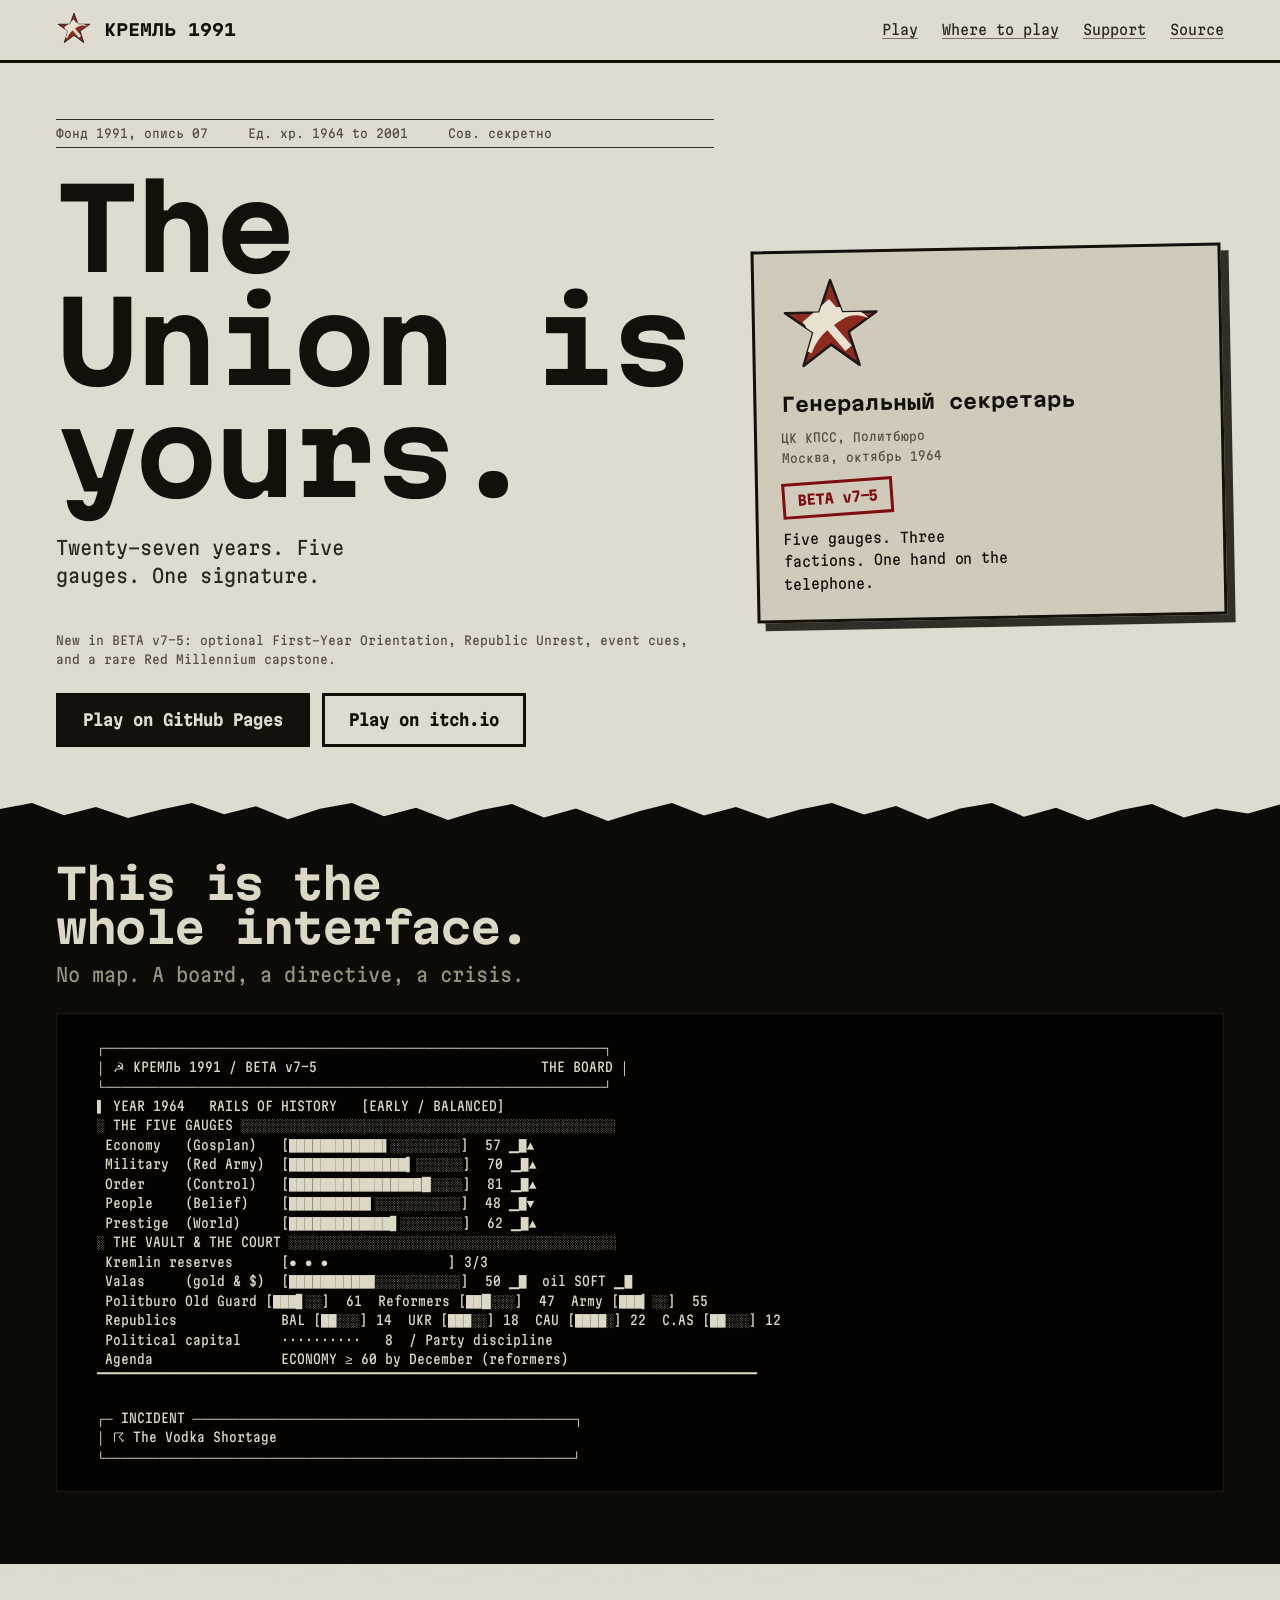
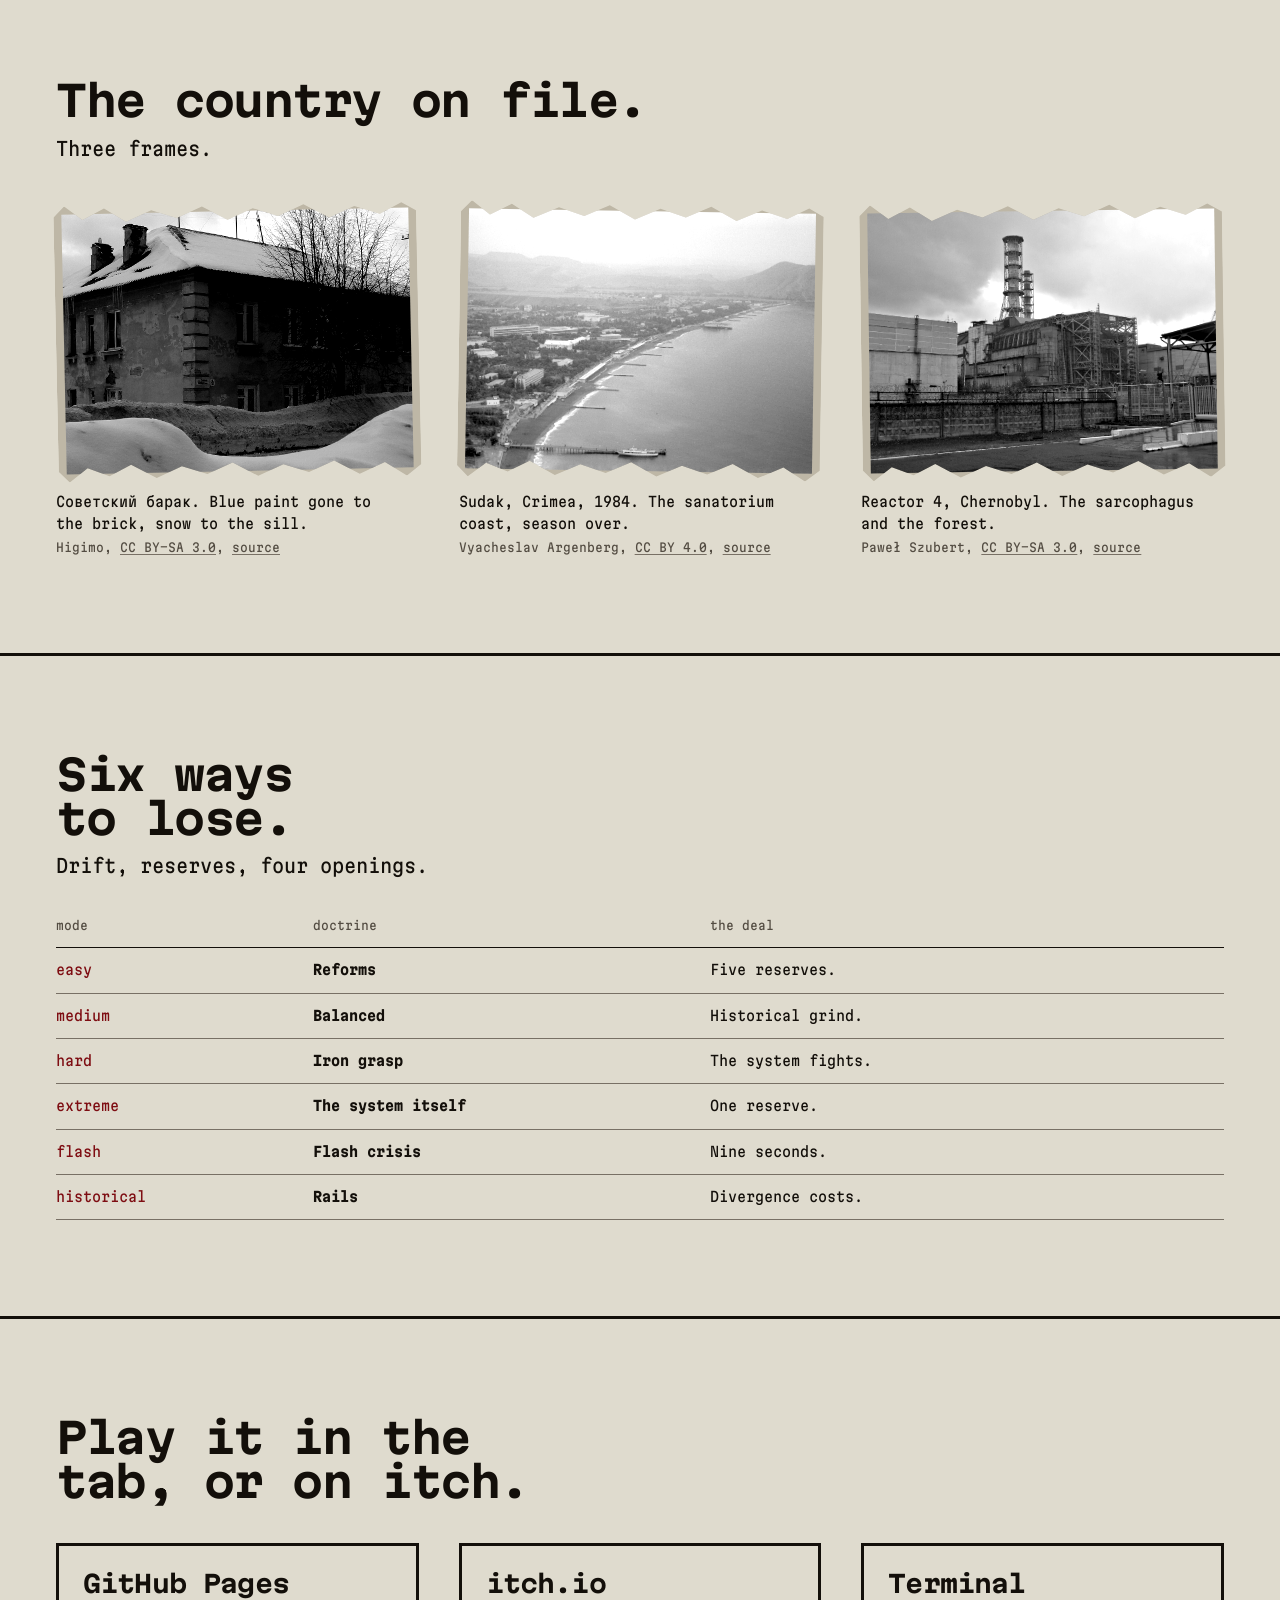
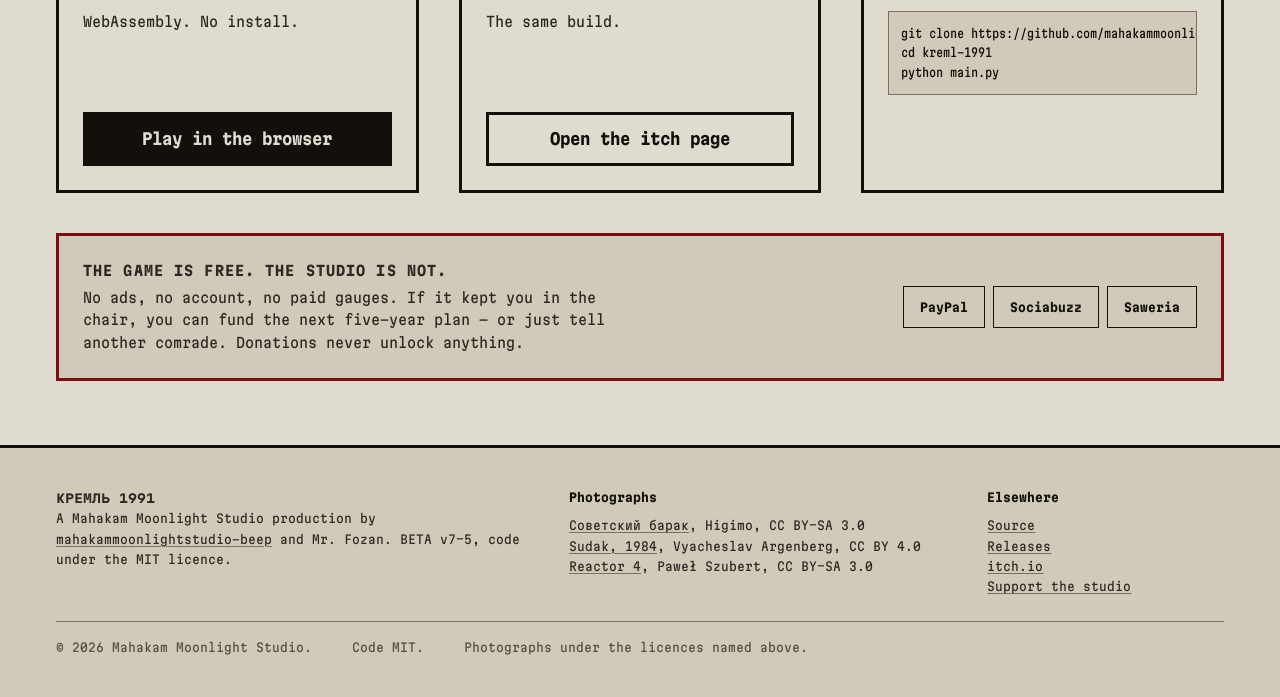
==== commit a6d8c4e7: "BETA v7-5: first-year orientation, Republic Unrest and mobile play Add the optional tutorial, four-r" ====
--- a/docs/index.html
+++ b/docs/index.html
@@ -60,7 +60,7 @@
   },
   "sameAs": [
     "https://github.com/mahakammoonlightstudio-beep/kreml-1991",
-    "https://mahakammoonlightstudio-beep.itch.io/kreml-1991"
+    "https://mahakam-moonlight-studio.itch.io/kreml-1991"
   ]
 }
 </script>
@@ -220,10 +220,10 @@
       <div class="fileline"><span>Фонд 1991, опись 07</span><span>Ед. хр. 1964 to 2001</span><span>Сов. секретно</span></div>
       <h1>The Union is yours.</h1>
       <p class="lead">Twenty-seven years. Five gauges. One signature.</p>
+      <p class="fine">New in BETA v7-5: optional First-Year Orientation, Republic Unrest, event cues, and a rare Red Millennium capstone.</p>
       <div class="hero__actions">
         <a class="btn" href="play/">Play on GitHub Pages</a>
-        <!-- ITCH.IO: replace this URL with your published itch.io page -->
-        <a class="btn btn--ghost" href="https://mahakammoonlightstudio-beep.itch.io/kreml-1991">Play on itch.io</a>
+        <a class="btn btn--ghost" href="https://mahakam-moonlight-studio.itch.io/kreml-1991">Play on itch.io</a>
       </div>
     </div>
 
@@ -231,7 +231,7 @@
       <img class="docket__mark" src="assets/emblem.svg" alt="A red star holding a hammer and sickle" width="104" height="104">
       <p class="docket__role">Генеральный секретарь</p>
       <p class="docket__meta">ЦК КПСС, Политбюро<br>Москва, октябрь 1964</p>
-      <p class="stamp">BETA v7</p>
+      <p class="stamp">BETA v7-5</p>
       <p class="docket__note">Five gauges. Three factions. One hand on the telephone.</p>
     </aside>
   </div>
@@ -245,9 +245,9 @@
       <h2>This is the whole interface.</h2>
       <p class="lead">No map. A board, a directive, a crisis.</p>
     </header>
-    <div class="terminal" role="img" aria-label="The v7 terminal board for 1964 with five gauges, the valas reserve, three faction meters, and a flash crisis sheet">
+    <div class="terminal" role="img" aria-label="The v7-5 terminal board for 1964 with five gauges, the valas reserve, three faction meters, Republic Unrest, and a flash crisis sheet">
       <pre>  ┌────────────────────────────────────────────────────────────────┐
-  │ ☭ КРЕМЛЬ 1991 / BETA v7                              THE BOARD │
+  │ ☭ КРЕМЛЬ 1991 / BETA v7-5                            THE BOARD │
   └────────────────────────────────────────────────────────────────┘
   ▌ YEAR 1964   RAILS OF HISTORY   [EARLY / BALANCED]
   ░ THE FIVE GAUGES ░░░░░░░░░░░░░░░░░░░░░░░░░░░░░░░░░░░░░░░░░░░░░░░░
@@ -260,6 +260,7 @@
    Kremlin reserves      [● ● ●               ] 3/3
    Valas     (gold &amp; $)  [███████████░░░░░░░░░░░]  50 ▁█  oil SOFT ▁█
    Politburo Old Guard [███▋░░]  61  Reformers [██▉░░░]  47  Army [███▎░░]  55
+   Republics             BAL [██░░░] 14  UKR [███░░] 18  CAU [████░] 22  C.AS [██░░░] 12
    Political capital     ··········   8  / Party discipline
    Agenda                ECONOMY ≥ 60 by December (reformers)
   ▔▔▔▔▔▔▔▔▔▔▔▔▔▔▔▔▔▔▔▔▔▔▔▔▔▔▔▔▔▔▔▔▔▔▔▔▔▔▔▔▔▔▔▔▔▔▔▔▔▔▔▔▔▔▔▔▔▔▔▔▔▔▔▔▔▔
@@ -350,8 +351,7 @@
       <article class="option">
         <h3>itch.io</h3>
         <p>The same build.</p>
-        <!-- ITCH.IO: replace this URL with your published itch.io page -->
-        <a class="btn btn--ghost" href="https://mahakammoonlightstudio-beep.itch.io/kreml-1991">Open the itch page</a>
+        <a class="btn btn--ghost" href="https://mahakam-moonlight-studio.itch.io/kreml-1991">Open the itch page</a>
       </article>
 
       <article class="option">
@@ -385,7 +385,7 @@
     <div class="footgrid">
       <div>
         <p class="brandline">КРЕМЛЬ 1991</p>
-        <p>A Mahakam Moonlight Studio production by <a href="https://github.com/mahakammoonlightstudio-beep">mahakammoonlightstudio-beep</a> and Mr. Fozan. BETA v7, code under the MIT licence.</p>
+        <p>A Mahakam Moonlight Studio production by <a href="https://github.com/mahakammoonlightstudio-beep">mahakammoonlightstudio-beep</a> and Mr. Fozan. BETA v7-5, code under the MIT licence.</p>
       </div>
       <div>
         <h4>Photographs</h4>
@@ -400,7 +400,7 @@
         <ul>
           <li><a href="https://github.com/mahakammoonlightstudio-beep/kreml-1991">Source</a></li>
           <li><a href="https://github.com/mahakammoonlightstudio-beep/kreml-1991/releases">Releases</a></li>
-          <li><a href="https://mahakammoonlightstudio-beep.itch.io/kreml-1991">itch.io</a></li>
+          <li><a href="https://mahakam-moonlight-studio.itch.io/kreml-1991">itch.io</a></li>
           <li><a href="#support">Support the studio</a></li>
         </ul>
       </div>
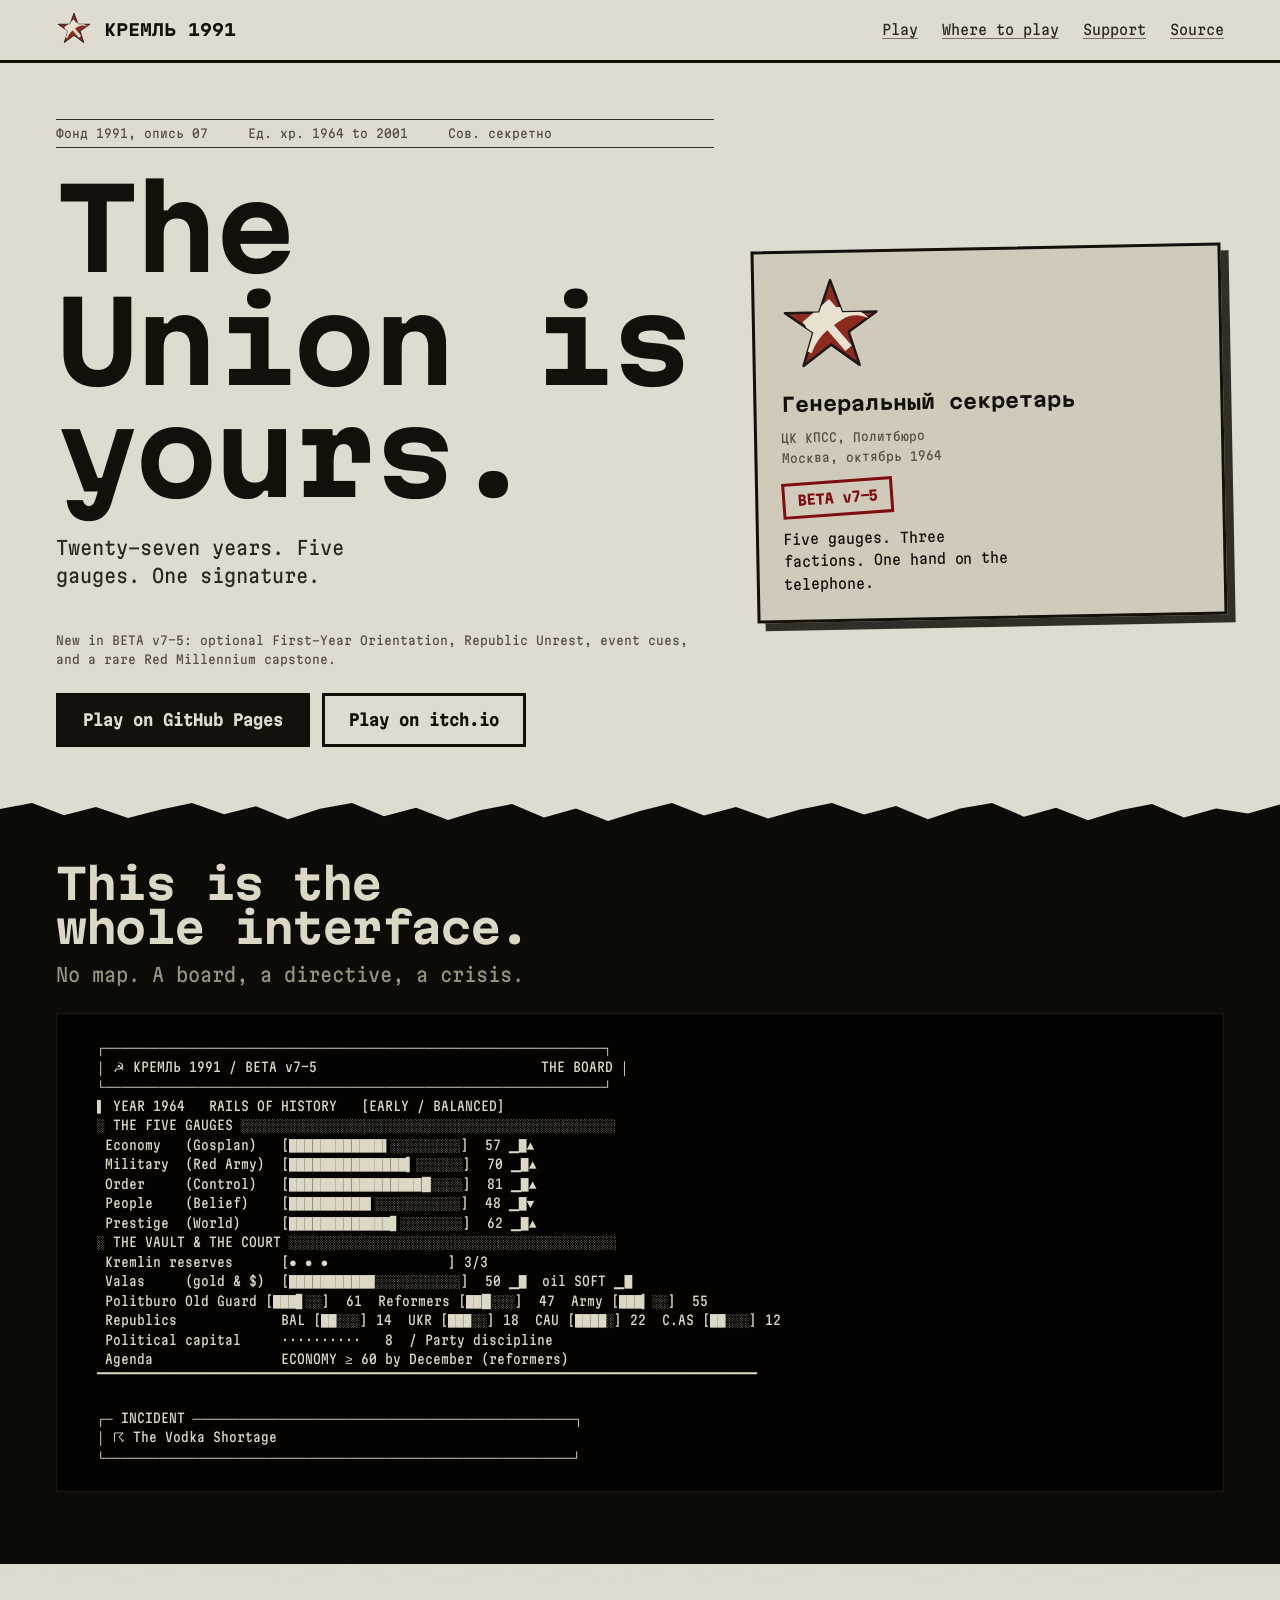
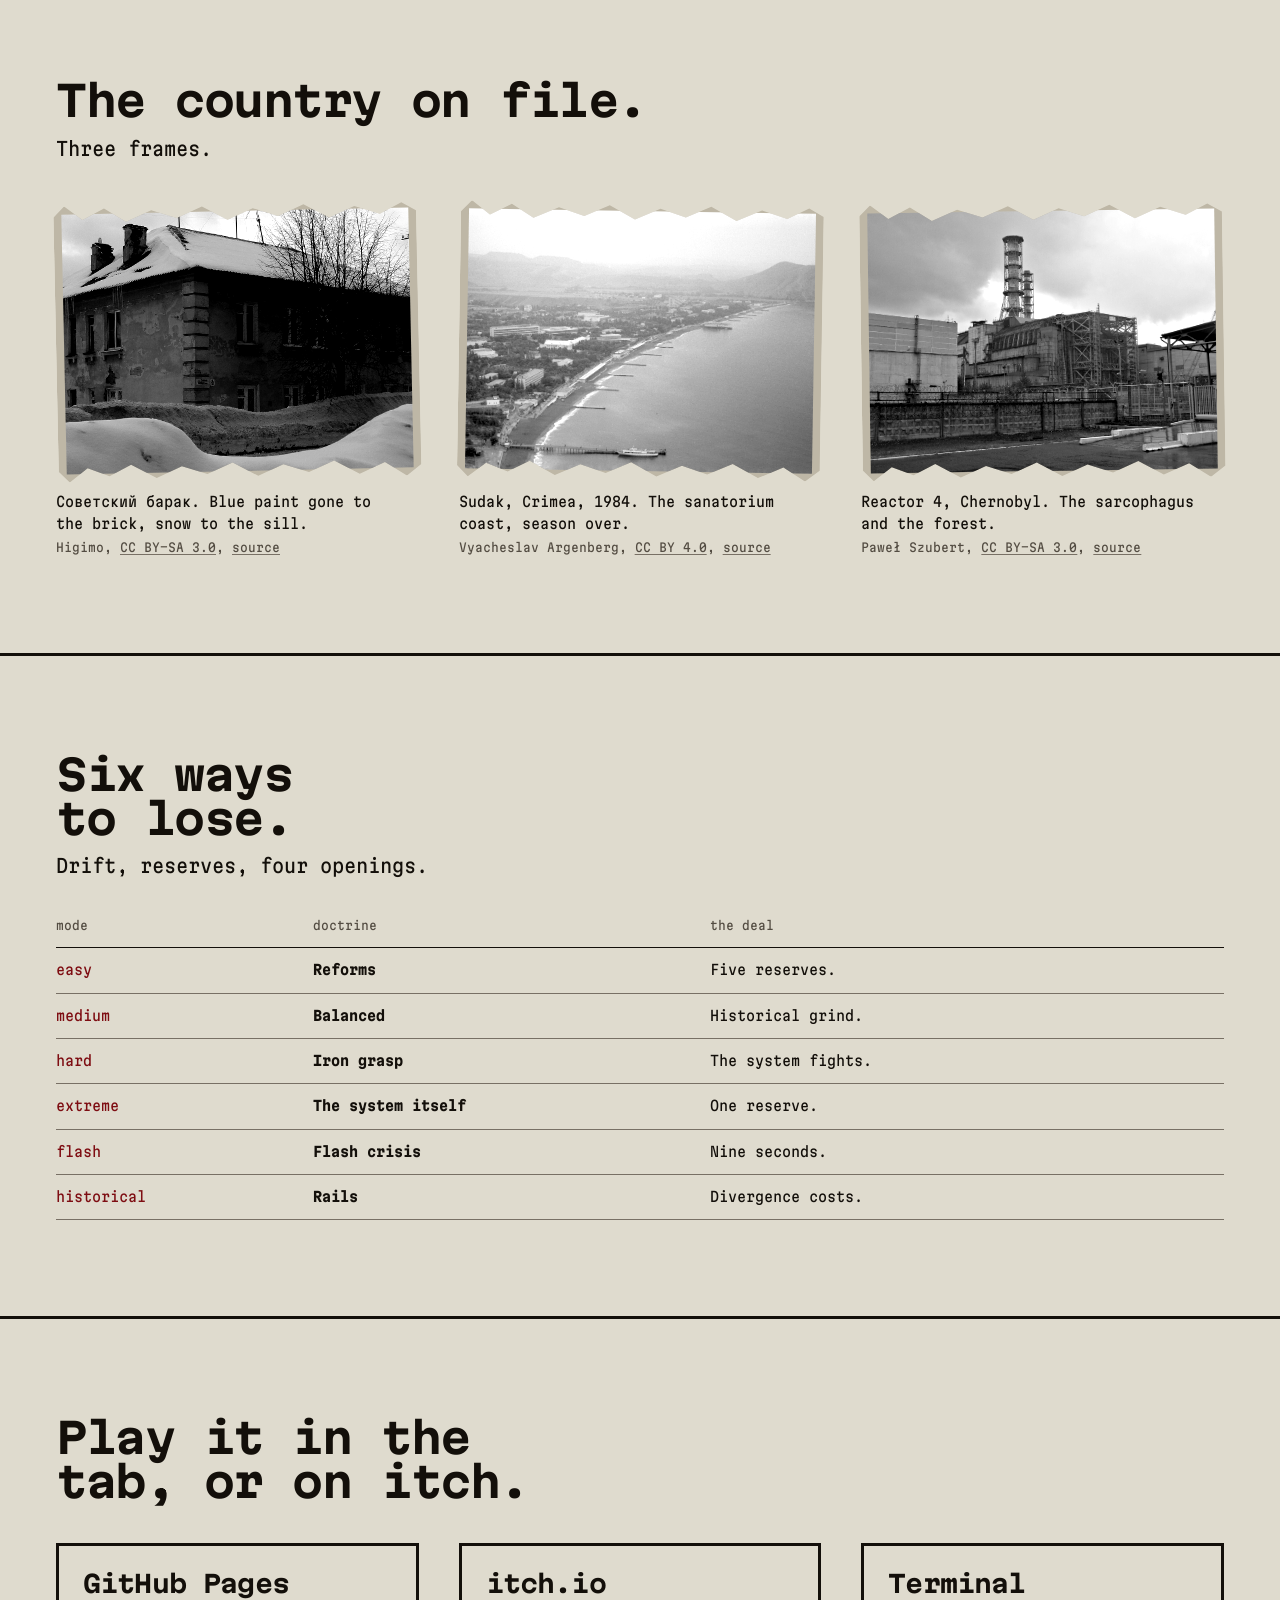
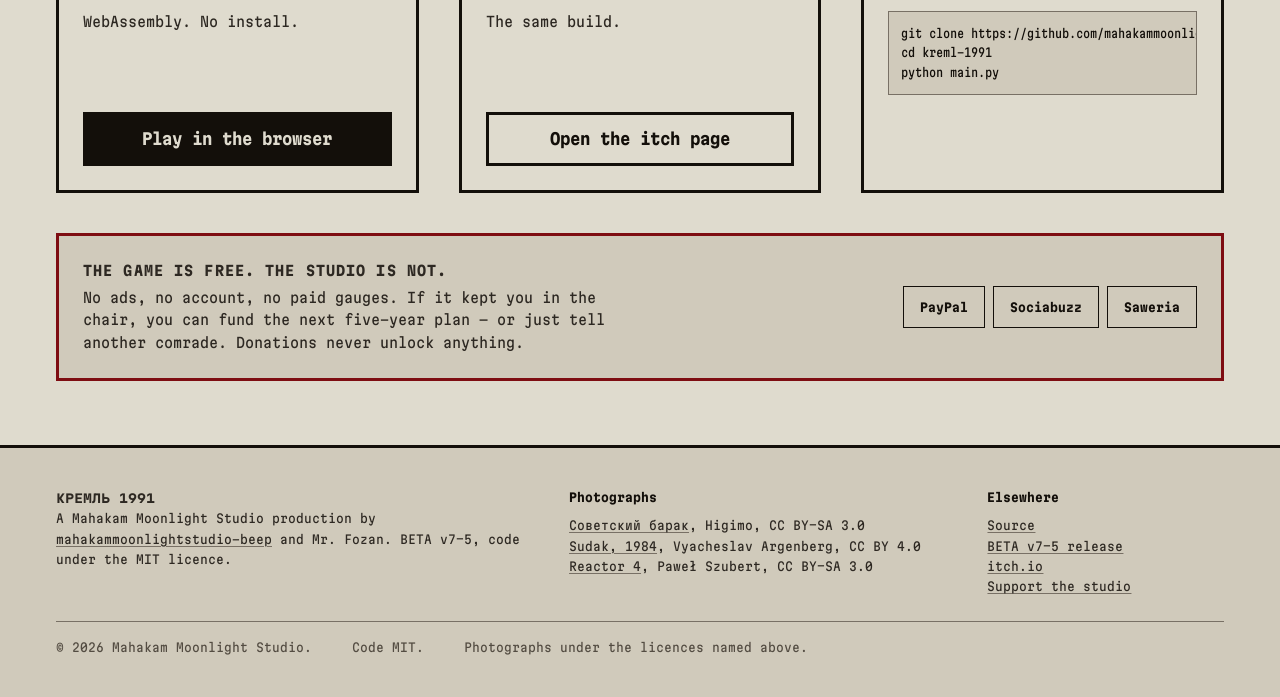
==== commit d66ee330: "Document the BETA v7-5 release. Pin download links to v7-5-beta and add public release notes with th" ====
--- a/docs/index.html
+++ b/docs/index.html
@@ -399,7 +399,7 @@
         <h4>Elsewhere</h4>
         <ul>
           <li><a href="https://github.com/mahakammoonlightstudio-beep/kreml-1991">Source</a></li>
-          <li><a href="https://github.com/mahakammoonlightstudio-beep/kreml-1991/releases">Releases</a></li>
+          <li><a href="https://github.com/mahakammoonlightstudio-beep/kreml-1991/releases/tag/v7-5-beta">BETA v7-5 release</a></li>
           <li><a href="https://mahakam-moonlight-studio.itch.io/kreml-1991">itch.io</a></li>
           <li><a href="#support">Support the studio</a></li>
         </ul>
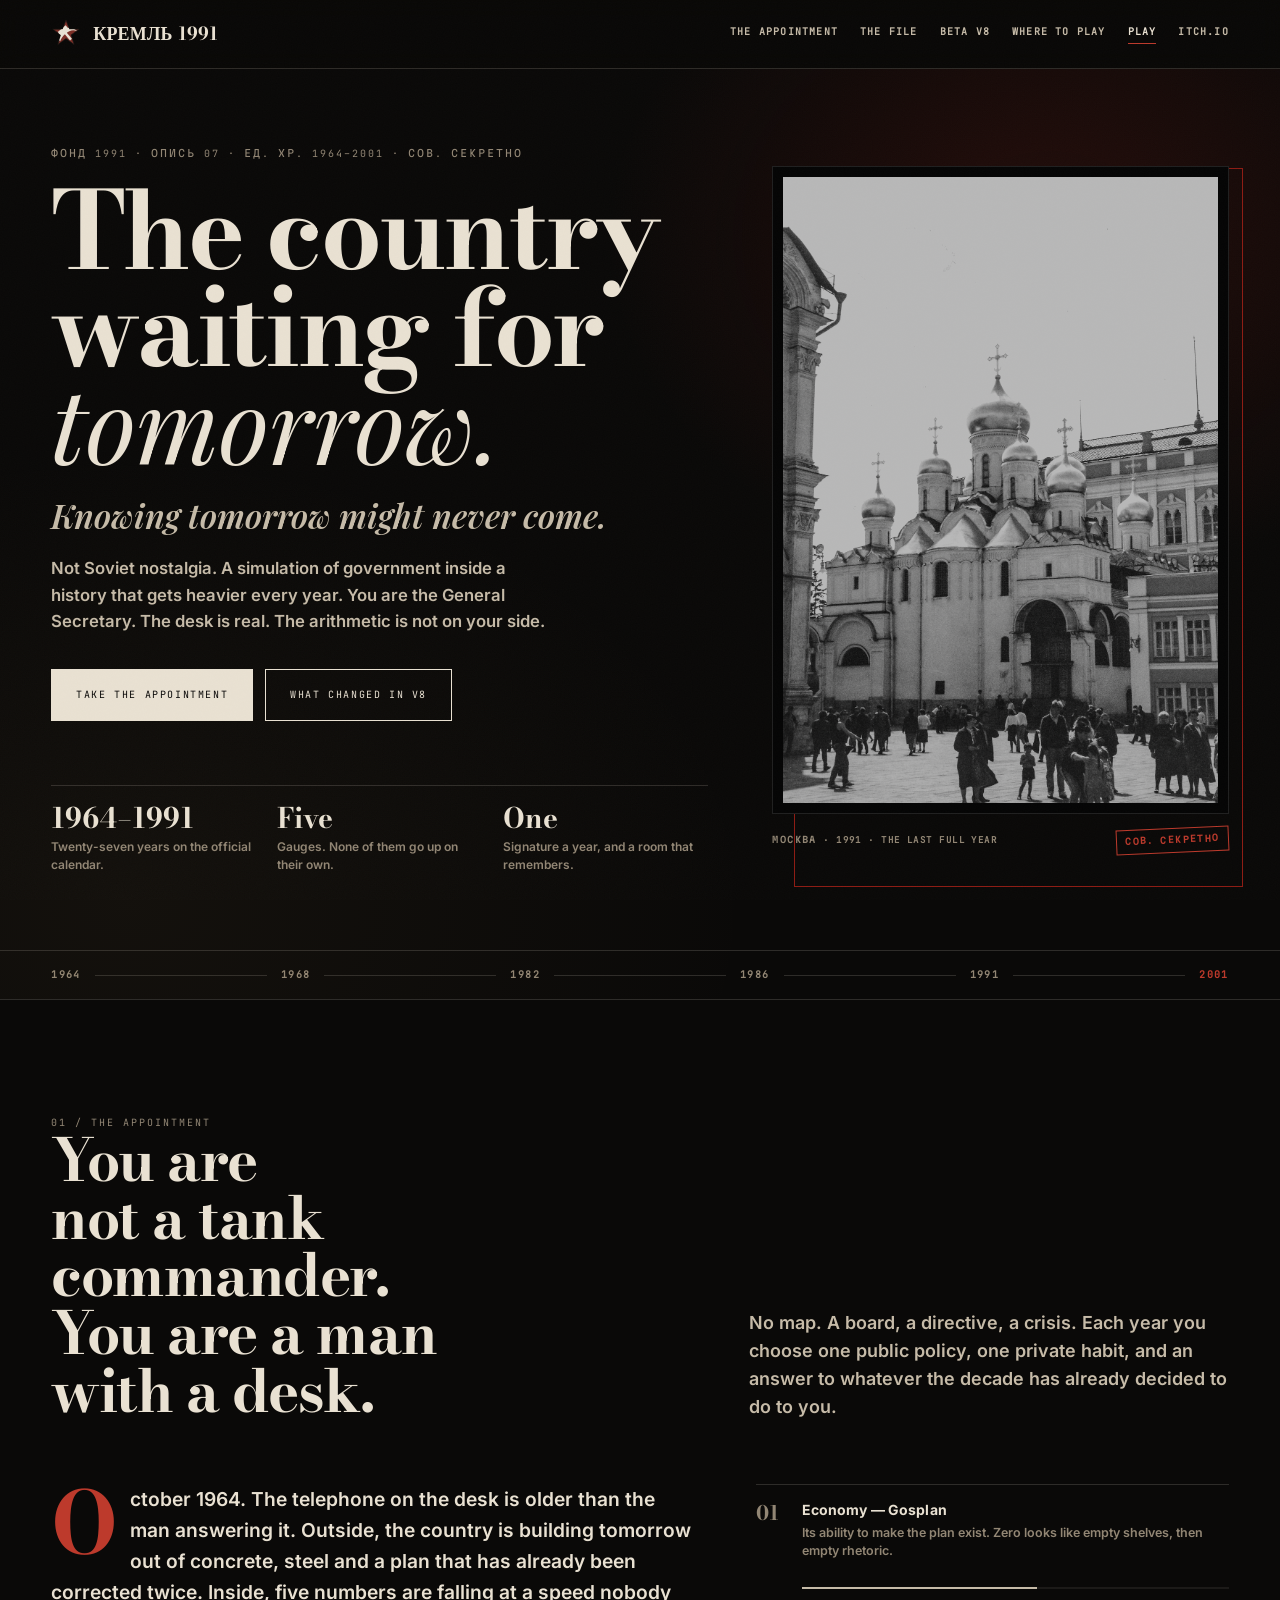
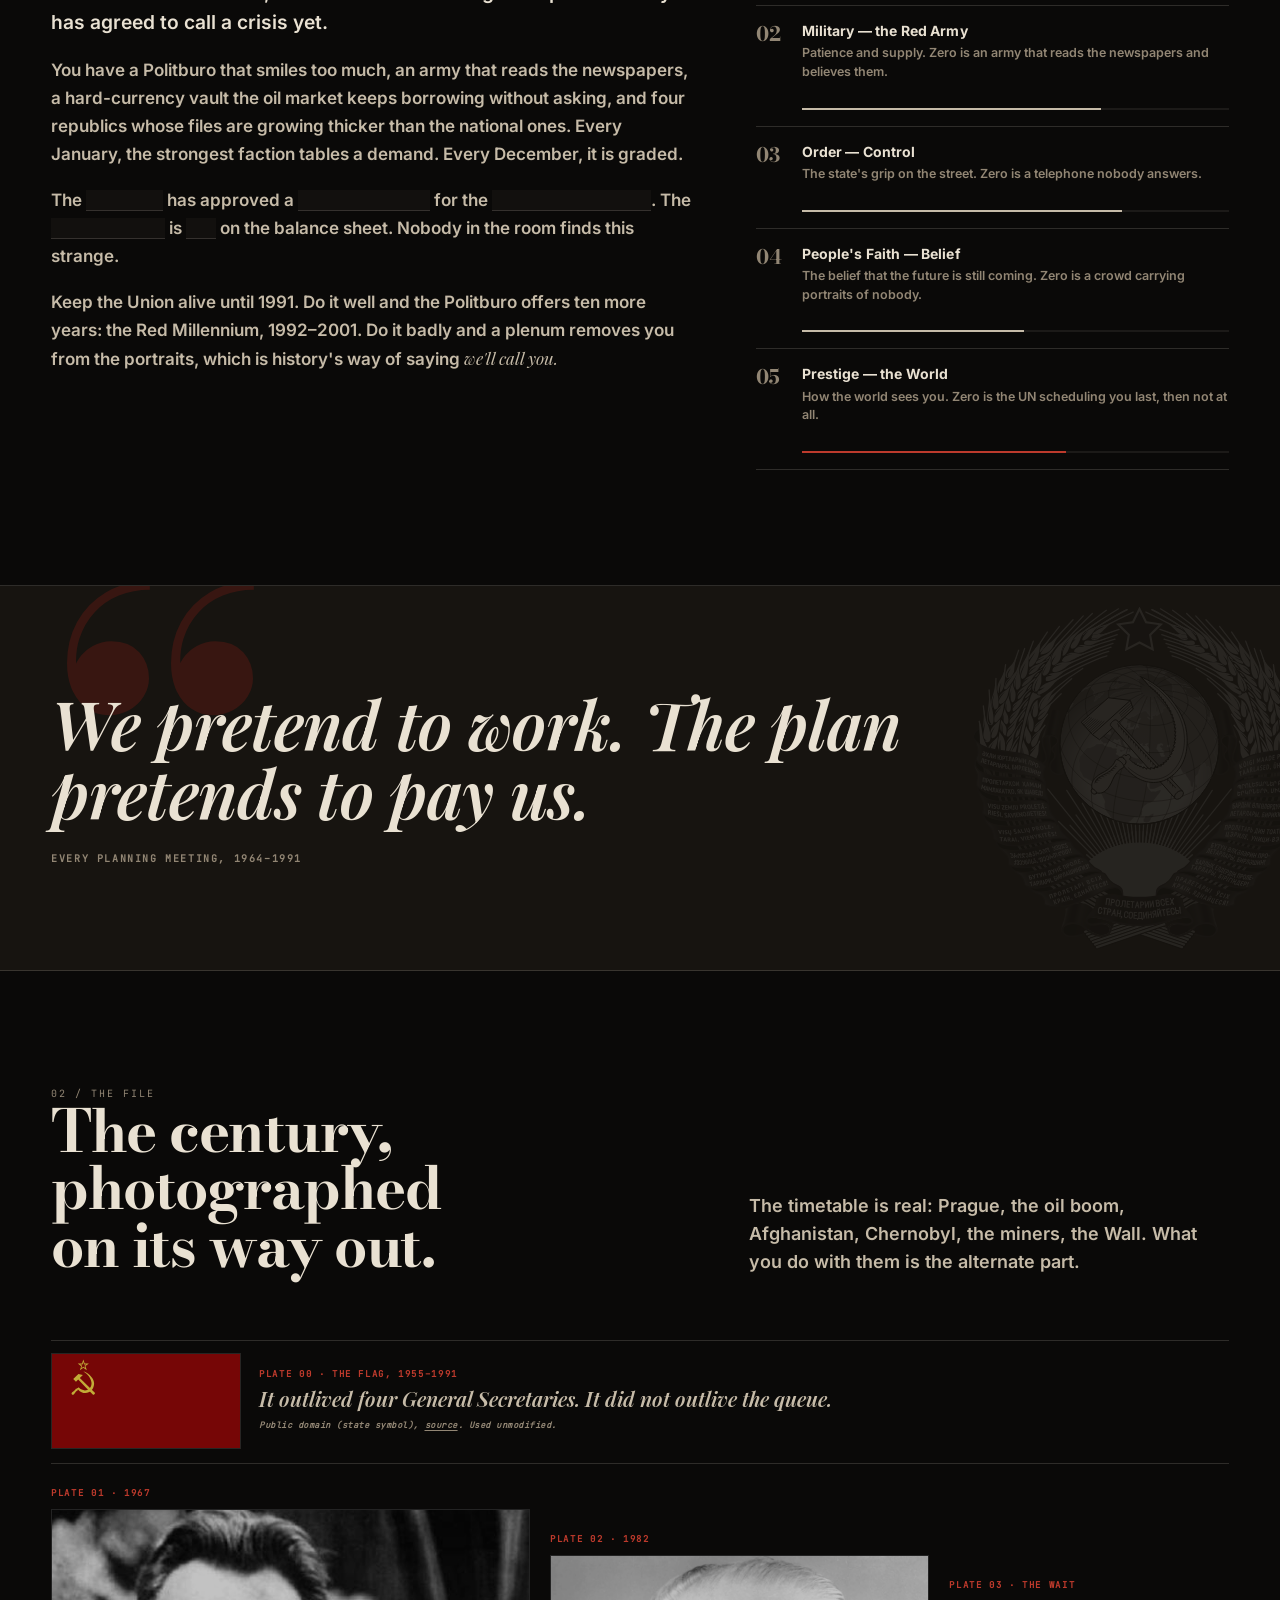
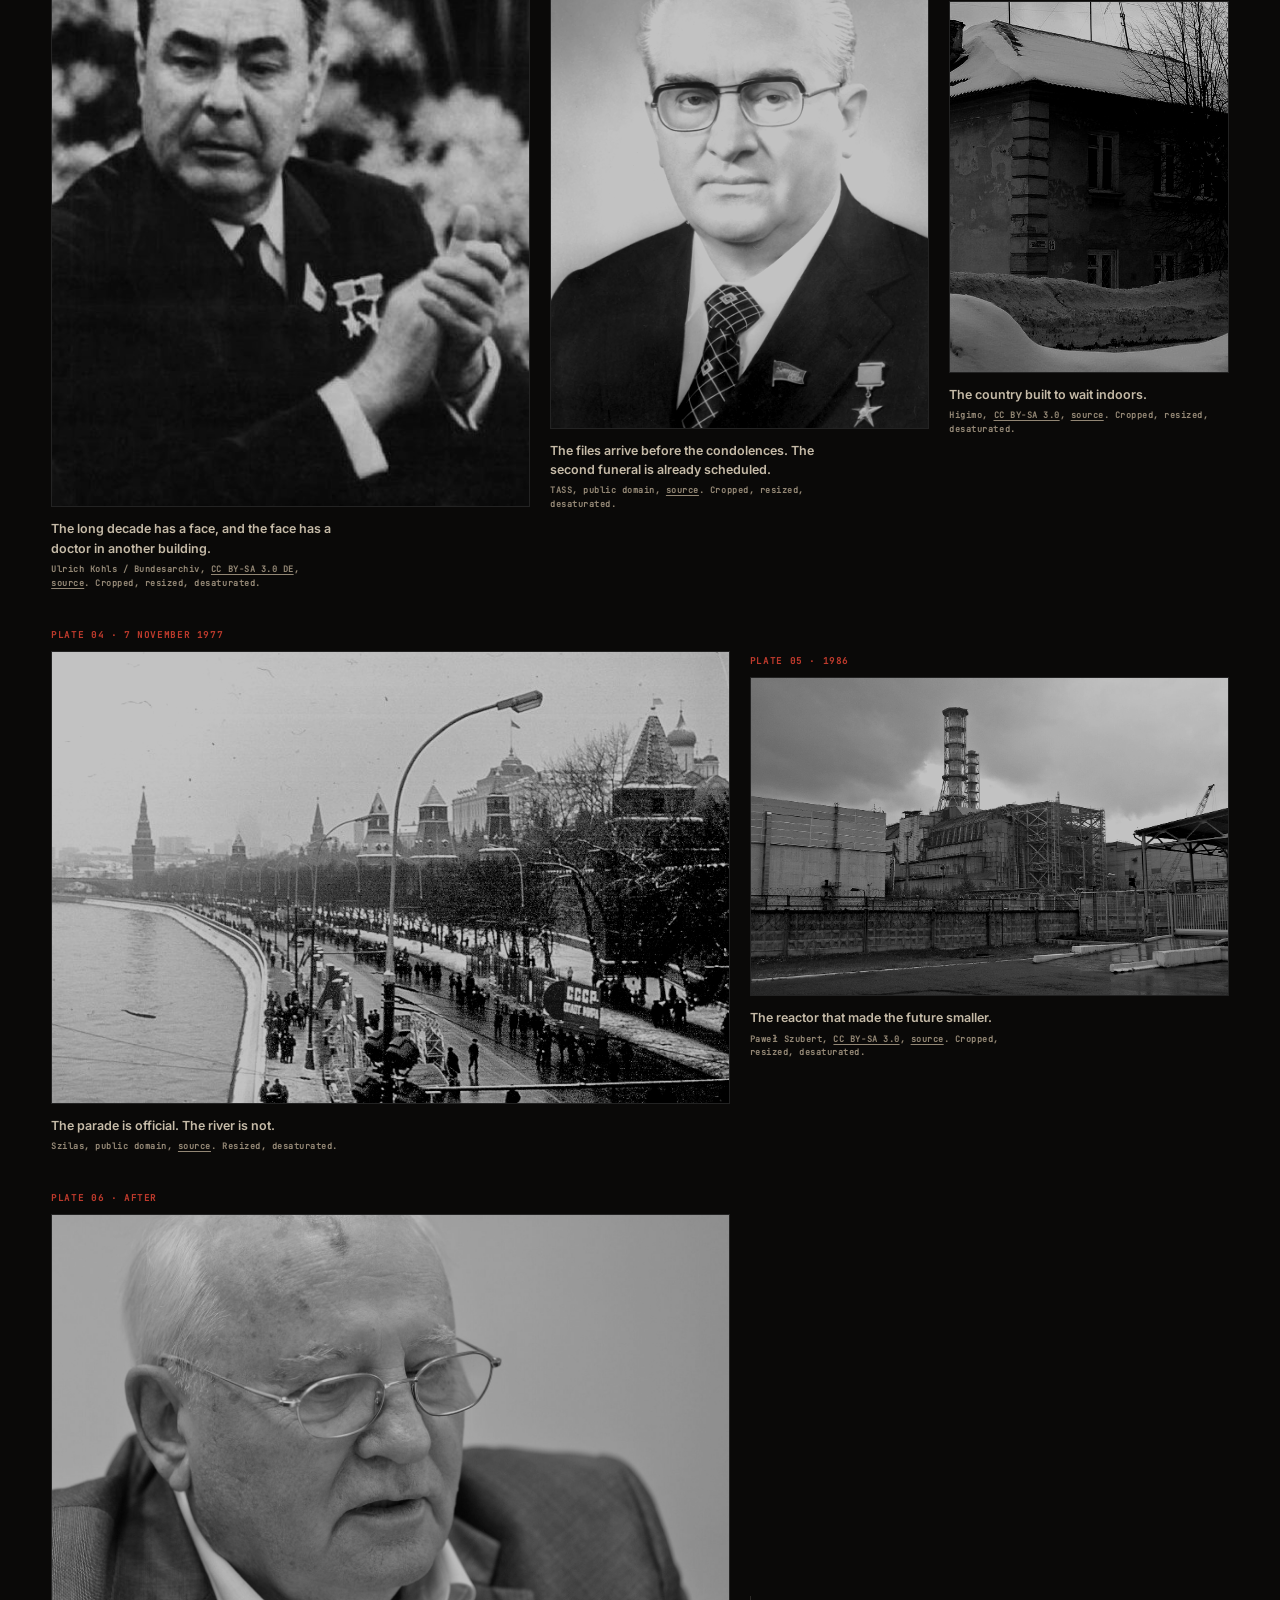
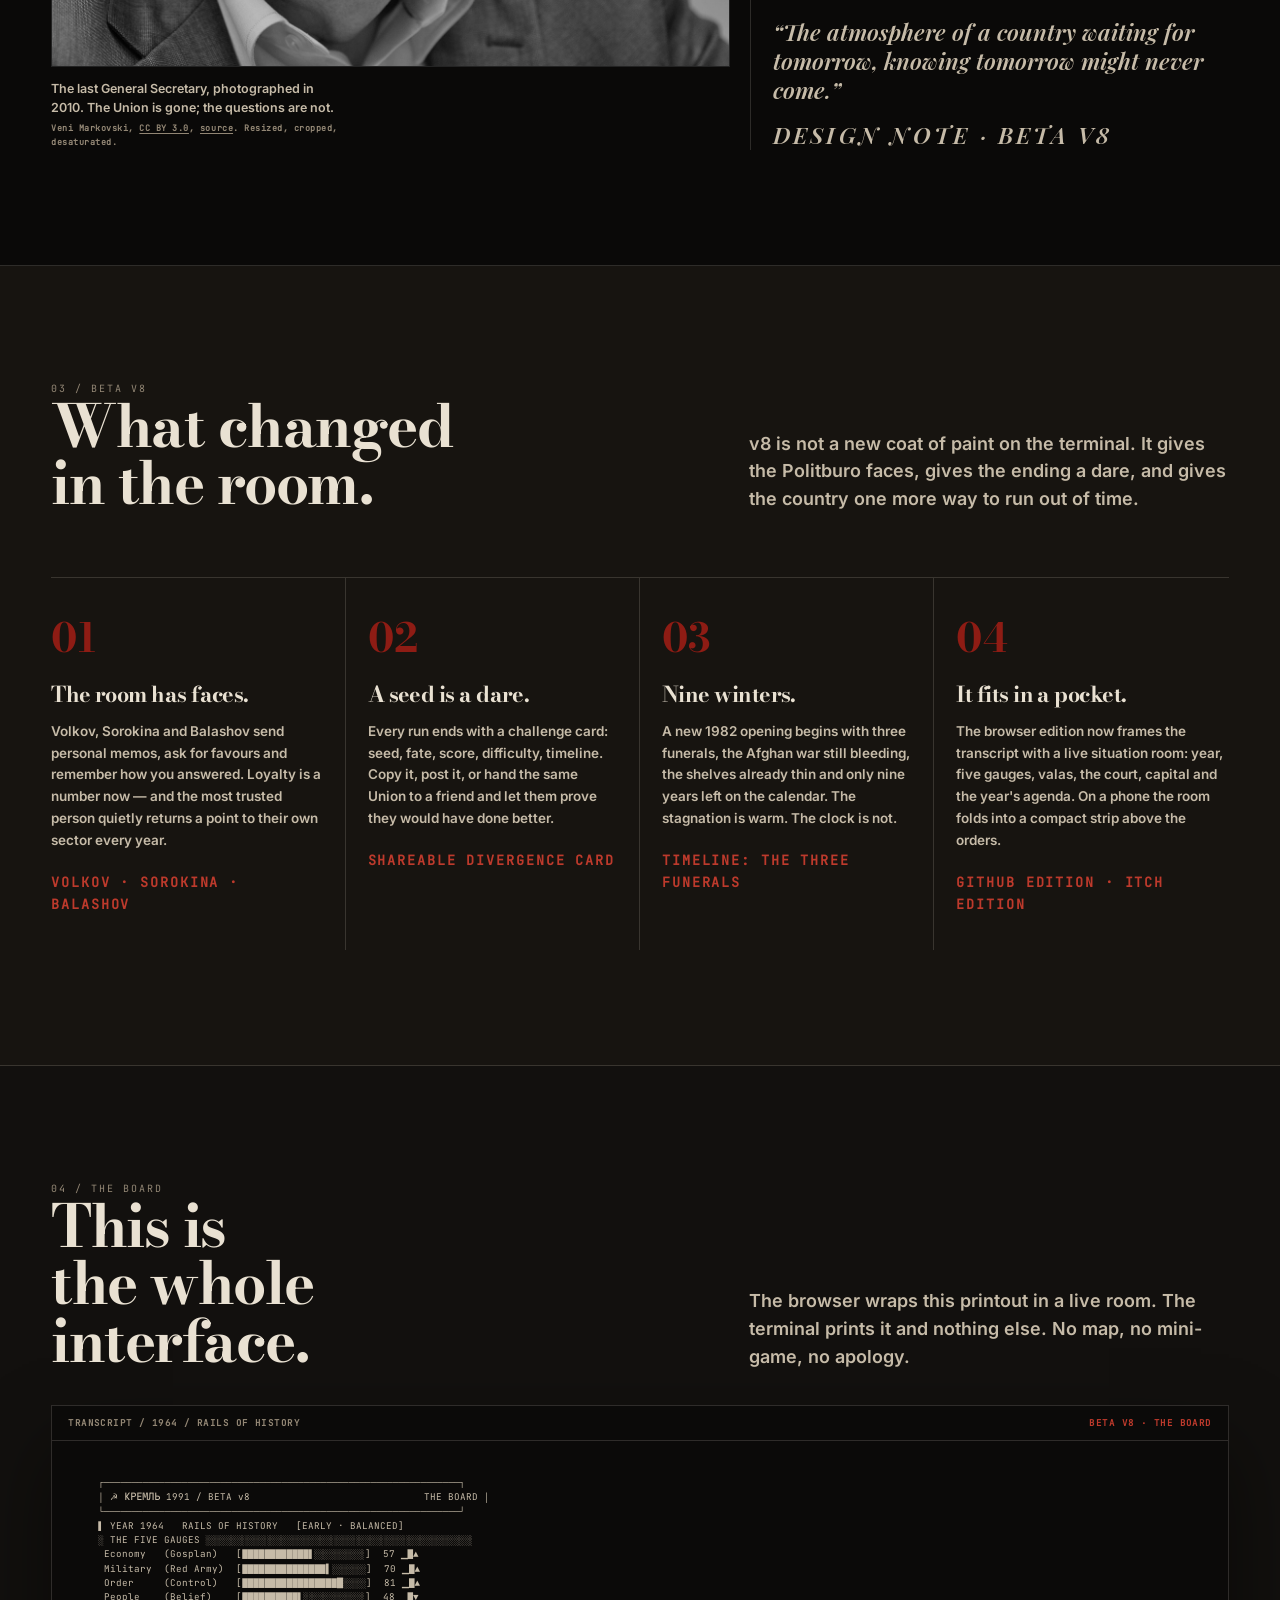
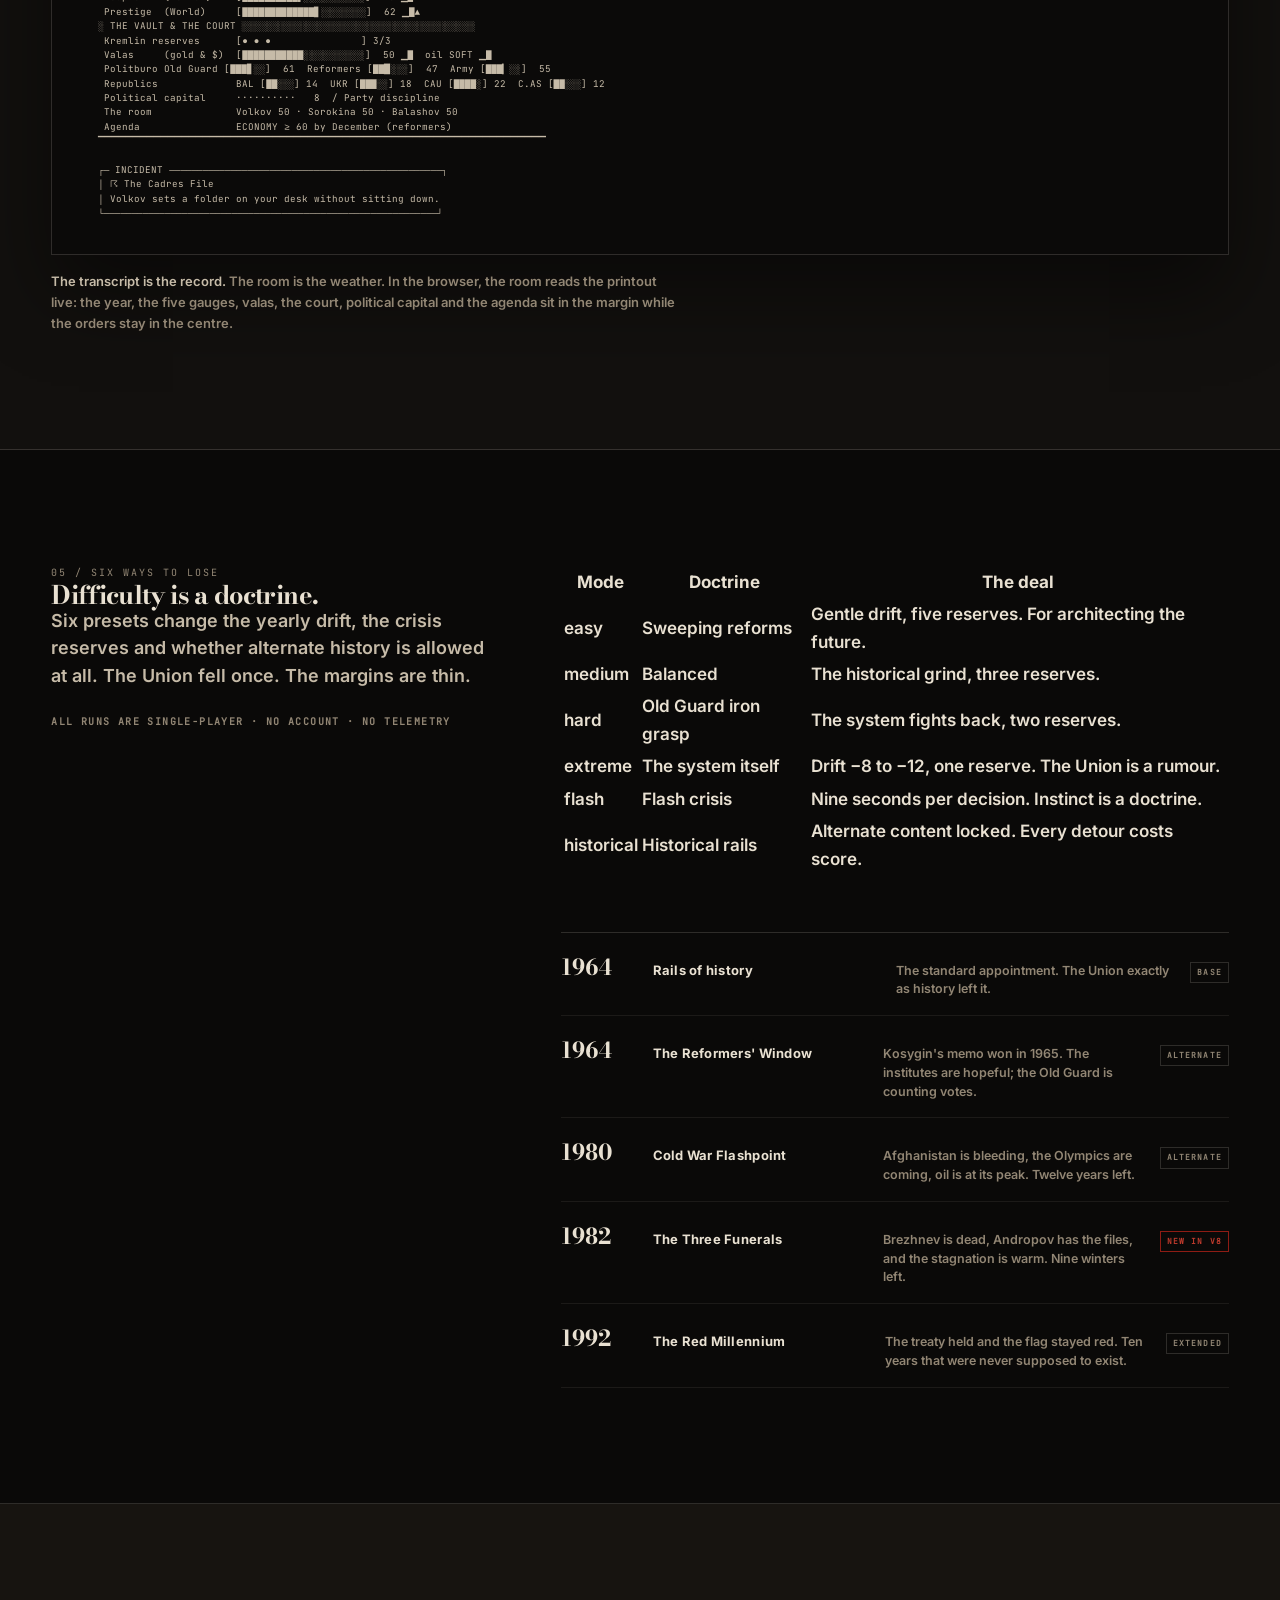
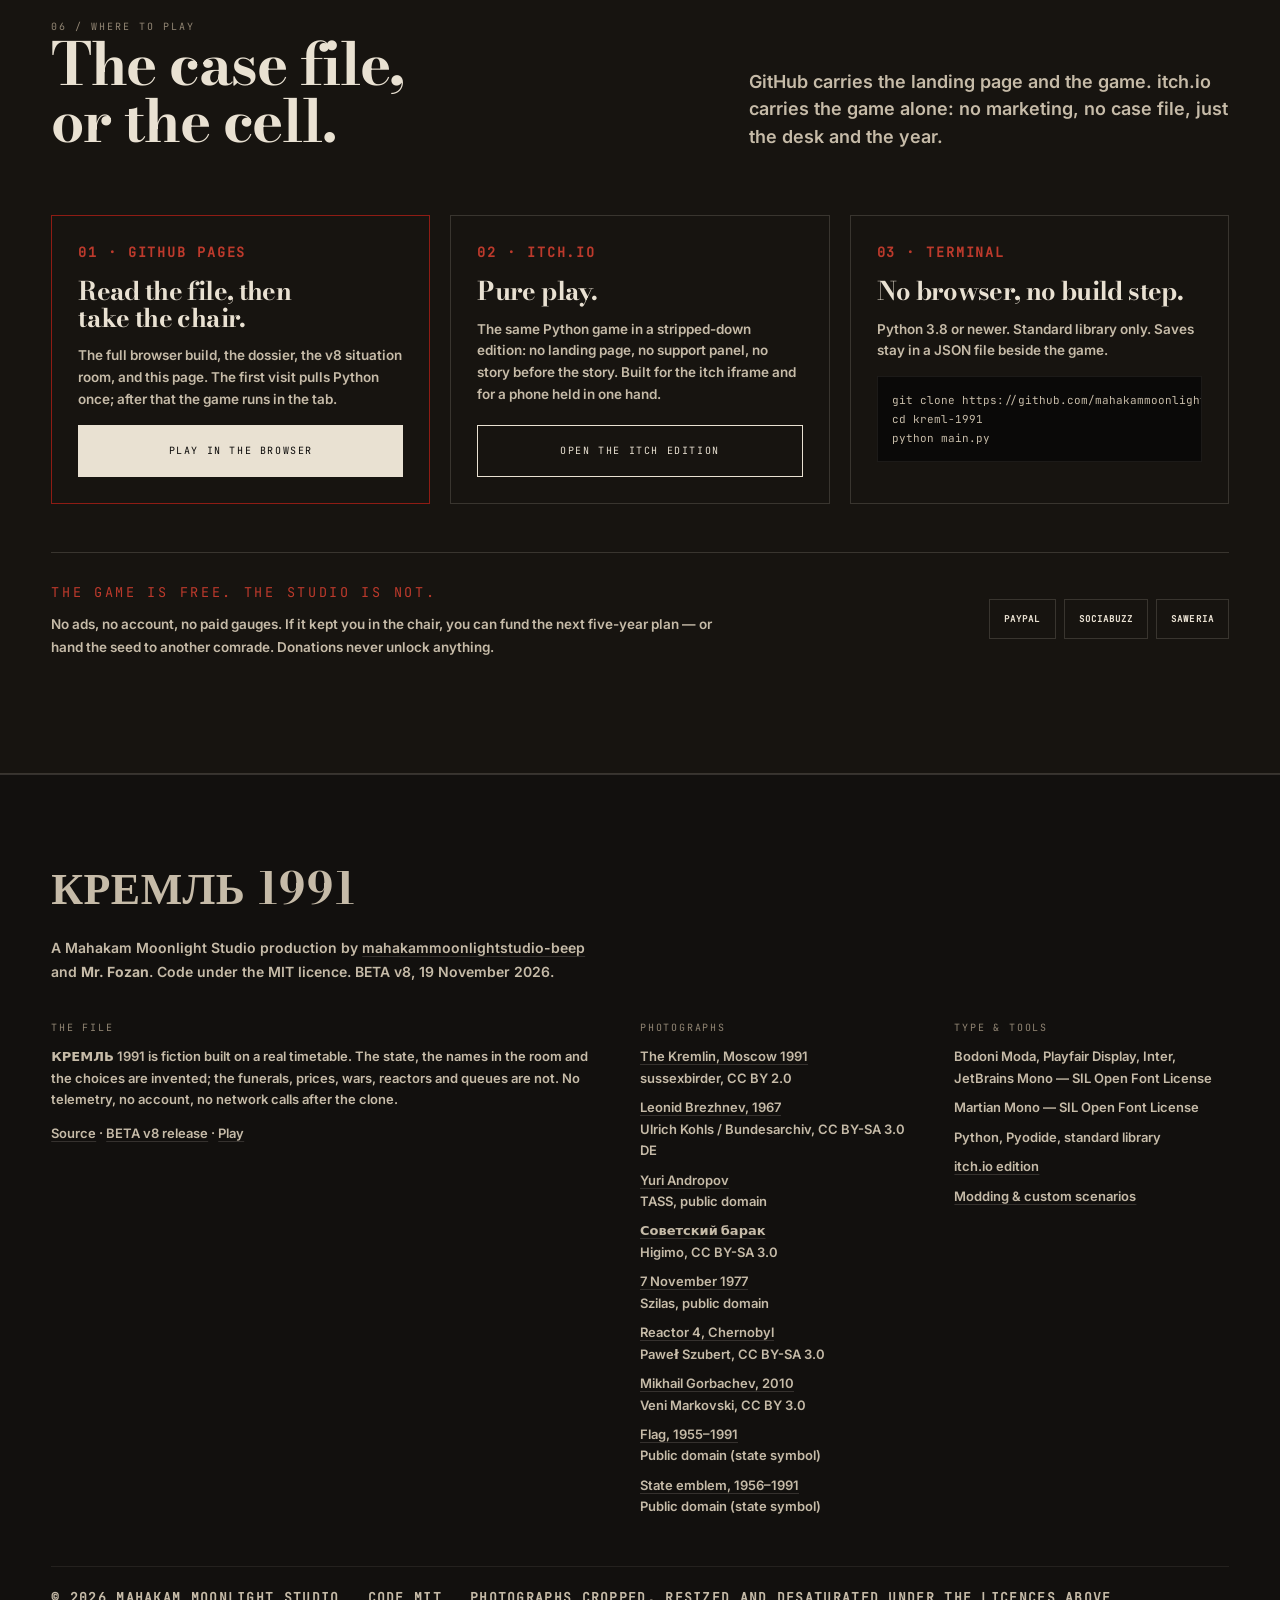
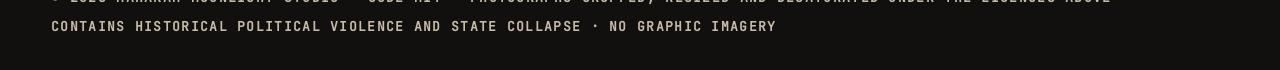
==== commit 94930fec: "BETA v8: the room has faces, seeded challenge cards and a 1982 opening The Politburo becomes three n" ====
--- a/docs/index.html
+++ b/docs/index.html
@@ -3,40 +3,41 @@
 <head>
 <meta charset="UTF-8">
 <meta name="viewport" content="width=device-width, initial-scale=1.0">
-<title>КРЕМЛЬ 1991, a Soviet Union game in the terminal and the browser</title>
-<meta name="description" content="КРЕМЛЬ 1991 is a text-based Soviet Union alternate-history game. Take the General Secretary's chair in 1964, keep five gauges alive to 1991, and read the divergence report. Play on GitHub Pages, on itch.io, or run python main.py.">
-<meta name="keywords" content="Kremlin 1991, Soviet Union game, alternate history game, text based strategy, Cold War simulator, terminal game, Python game, itch.io, free indie game">
+<title>КРЕМЛЬ 1991 — The country waiting for tomorrow</title>
+<meta name="description" content="КРЕМЛЬ 1991 is a text-based Soviet alternate-history game about governing a country that is running out of tomorrow. Five gauges, three factions, a Politburo with faces. Play in the browser or on itch.io. BETA v8.">
+<meta name="keywords" content="Kremlin 1991, Soviet Union game, alternate history game, political simulation, text based strategy, Cold War game, terminal game, Python game, itch.io, free indie game">
 <meta name="author" content="mahakammoonlightstudio-beep, Mr. Fozan — Mahakam Moonlight Studio">
 <meta name="robots" content="index, follow">
 <meta name="google-site-verification" content="8i0GIjvODZv3UsbCCm9QsIN7xqtuvUDfXWRcsjGam9U" />
 <link rel="canonical" href="https://mahakammoonlightstudio-beep.github.io/kreml-1991/">
 <meta property="og:type" content="website">
 <meta property="og:site_name" content="КРЕМЛЬ 1991 — General Secretary">
-<meta property="og:title" content="КРЕМЛЬ 1991: a text-based Soviet Union alternate-history game">
-<meta property="og:description" content="Twenty-seven years, five gauges, one signature. Play the real Python build in the browser, on itch.io, or in the terminal.">
+<meta property="og:title" content="КРЕМЛЬ 1991 — The country waiting for tomorrow">
+<meta property="og:description" content="Not Soviet nostalgia. A simulation of government inside a history that gets heavier every year. BETA v8.">
 <meta property="og:url" content="https://mahakammoonlightstudio-beep.github.io/kreml-1991/">
 <meta property="og:image" content="https://mahakammoonlightstudio-beep.github.io/kreml-1991/assets/social-card-1200x630.png">
 <meta property="og:image:width" content="1200">
 <meta property="og:image:height" content="630">
-<meta property="og:image:alt" content="КРЕМЛЬ 1991 cover: a red star, the title, and the five gauges on a Soviet docket">
+<meta property="og:image:alt" content="КРЕМЛЬ 1991 — a red star over a dark dossier">
 <meta name="twitter:card" content="summary_large_image">
-<meta name="twitter:title" content="КРЕМЛЬ 1991 — Soviet Union alternate-history game">
-<meta name="twitter:description" content="Rule the USSR from 1964 to 1991. Five gauges, three factions, one oil market. Free, no install in the browser.">
+<meta name="twitter:title" content="КРЕМЛЬ 1991 — The country waiting for tomorrow">
+<meta name="twitter:description" content="Rule the USSR from 1964 to 1991. Five gauges, three factions, one oil market. Free, in the browser.">
 <meta name="twitter:image" content="https://mahakammoonlightstudio-beep.github.io/kreml-1991/assets/social-card-1200x630.png">
-<meta name="twitter:image:alt" content="КРЕМЛЬ 1991 cover: a red star, the title, and the five gauges">
-<meta name="theme-color" content="#e5dfce">
+<meta name="theme-color" content="#0a0908">
 <link rel="icon" href="assets/favicon.svg" type="image/svg+xml">
 <link rel="icon" href="assets/favicon-32.png" sizes="32x32" type="image/png">
 <link rel="icon" href="assets/favicon.ico" sizes="any">
 <link rel="apple-touch-icon" href="assets/apple-touch-icon.png">
 <link rel="manifest" href="assets/site.webmanifest">
+<link rel="stylesheet" href="assets/fonts.css">
+<link rel="stylesheet" href="assets/editorial.css">
 <script type="application/ld+json">
 {
   "@context": "https://schema.org",
   "@type": "VideoGame",
   "name": "КРЕМЛЬ 1991 — General Secretary",
   "alternateName": "Kremlin 1991",
-  "description": "A text-based Soviet Union alternate-history strategy game. Rule the USSR as General Secretary from 1964 to 1991, or on into the Red Millennium of 2001.",
+  "description": "A text-based Soviet Union alternate-history strategy game. Govern the USSR from 1964 to 1991, or into the Red Millennium of 2001, with five gauges, three factions, a Politburo cast and a shareable seed.",
   "url": "https://mahakammoonlightstudio-beep.github.io/kreml-1991/",
   "image": "https://mahakammoonlightstudio-beep.github.io/kreml-1991/assets/social-card-1200x630.png",
   "genre": ["Strategy", "Alternate history", "Text adventure", "Political simulation"],
@@ -65,191 +66,703 @@
 }
 </script>
 <style>
-/* Hallmark · v2.0.0 · shape: case file (custom) · genre: atmospheric · theme: custom · idea: "the landing page is a declassified dossier printed on torn Soviet paper" · vibe: "bone paper, oxblood stamp, soot console" · job: play · hero: the appointment docket under a six-foot wordmark, the board below the fold · axes: paper/grotesk-heavy/chromatic-red · posture: committed · contrast: pass · fold: pass */
-/* Hallmark · pre-emit critique: P5 H4 E4 S5 R4 V4 · weakest: V, the board is the product's own output printed full width, not a drawing of it */
-@import url("./assets/fonts.css");
-@import url("./assets/tokens.css");
-@import url("./assets/base.css");
-
-body { font-stretch: var(--stretch-body); }
-p, li, td, th, figcaption { font-stretch: var(--stretch-body); }
-.skip { position: absolute; left: var(--space-md); top: calc(-1 * var(--space-3xl)); z-index: var(--z-toast); padding: var(--space-xs) var(--space-md); background: var(--color-ink); color: var(--color-paper); text-decoration: none; white-space: nowrap; }
-.skip:focus-visible { top: var(--space-md); }
-
-/* masthead */
-.sitehead { border-bottom: var(--rule-heavy) solid var(--color-ink); }
-.sitehead__in { display: flex; align-items: center; justify-content: space-between; gap: var(--space-md); flex-wrap: wrap; padding-block: var(--space-sm); }
-.brand { display: inline-flex; align-items: center; gap: var(--space-sm); font-weight: var(--display-weight); font-stretch: var(--stretch-display); font-size: var(--text-md); color: var(--color-ink); text-decoration: none; }
-.brand img { width: 36px; height: 36px; }
-.brand:hover { color: var(--color-accent); }
-.nav { display: flex; flex-wrap: wrap; gap: var(--space-lg); }
-.nav a { font-size: var(--text-sm); color: var(--color-ink-2); text-decoration-color: var(--color-rule); }
-.nav a:hover { color: var(--color-accent); text-decoration-color: var(--color-accent); }
-
-/* hero */
-.hero__grid { display: grid; grid-template-columns: minmax(0, 7fr) minmax(0, 5fr); gap: var(--space-xl); min-height: min(85svh, 740px); padding-block: var(--space-lg); }
-.hero { display: flex; flex-direction: column; justify-content: center; gap: var(--space-lg); }
-.fileline { display: flex; flex-wrap: wrap; gap: var(--space-sm) var(--space-xl); border-top: var(--rule-hair) solid var(--color-rule-2); border-bottom: var(--rule-hair) solid var(--color-rule-2); padding-block: var(--space-2xs); font-size: var(--text-xs); color: var(--color-muted); }
-.hero h1 { font-size: var(--text-display); max-width: 12ch; }
-.hero .lead { max-width: 30ch; color: var(--color-ink-2); }
-.hero__actions { display: flex; flex-wrap: wrap; gap: var(--space-sm); }
-.btn { display: inline-flex; align-items: center; justify-content: center; min-height: 54px; padding: 0 var(--space-lg); border: var(--rule-heavy) solid var(--color-ink); background: var(--color-ink); color: var(--color-paper); font: 700 var(--text-md)/1 var(--font-body); font-stretch: var(--stretch-body); white-space: nowrap; text-decoration: none; cursor: pointer; transition: background-color var(--dur-short) var(--ease-out), color var(--dur-short) var(--ease-out), border-color var(--dur-short) var(--ease-out); }
-.btn:hover { background: var(--color-accent); border-color: var(--color-accent); color: var(--color-accent-ink); }
-.btn:active { transform: translateY(1px); }
-.btn--ghost { background: transparent; color: var(--color-ink); }
-.btn--ghost:hover { background: var(--color-accent); border-color: var(--color-accent); color: var(--color-accent-ink); }
-
-/* the appointment docket */
-.docket { align-self: center; display: grid; gap: var(--space-sm); padding: var(--space-lg); border: var(--rule-heavy) solid var(--color-ink); background: var(--color-paper-2); box-shadow: var(--shadow-block); transform: rotate(-1.1deg); }
-.docket__mark { width: 104px; height: auto; }
-.docket__role { font-weight: var(--display-weight); font-stretch: var(--stretch-display); font-size: var(--text-lg); line-height: 1.15; }
-.docket__meta { font-size: var(--text-xs); line-height: 1.7; color: var(--color-muted); }
-.docket__note { font-size: var(--text-sm); max-width: 26ch; }
-.stamp { justify-self: start; border: var(--rule-heavy) solid var(--color-accent); color: var(--color-accent); padding: var(--space-2xs) var(--space-sm); font-weight: var(--display-weight); font-size: var(--text-sm); transform: rotate(-3deg); }
-
-/* torn edge: one paper artifact, never an overlay */
-.tear { height: var(--tear); clip-path: polygon(0 100%, 0 34%, 2.5% 0, 5% 68%, 7.5% 22%, 10% 84%, 12.5% 38%, 15% 0, 17.5% 62%, 20% 18%, 22.5% 90%, 25% 32%, 27.5% 0, 30% 74%, 32.5% 26%, 35% 94%, 37.5% 40%, 40% 6%, 42.5% 80%, 45% 30%, 47.5% 100%, 50% 44%, 52.5% 0, 55% 70%, 57.5% 22%, 60% 86%, 62.5% 36%, 65% 0, 67.5% 64%, 70% 16%, 72.5% 90%, 75% 30%, 77.5% 0, 80% 76%, 82.5% 26%, 85% 96%, 87.5% 40%, 90% 6%, 92.5% 80%, 95% 30%, 97.5% 58%, 100% 8%, 100% 100%); }
-.tear--console { background: var(--color-console); }
-.tear--paper { background: var(--color-paper); }
-
-/* the board, printed */
-.board { background: var(--color-console); color: var(--color-console-ink); padding-block: var(--space-xl) var(--section-gap-s); }
-.board .band-head { display: grid; gap: var(--space-sm); margin-bottom: var(--space-lg); }
-.board h2 { color: var(--color-console-ink); }
-.board .lead { color: var(--color-console-muted); max-width: 46ch; }
-.terminal { margin: 0; padding: var(--space-lg); border: var(--rule-hair) solid var(--color-console-2); background: var(--color-console-deep); overflow-x: auto; color: var(--color-console-ink); font: 400 clamp(0.625rem, 0.5vw + 0.46rem, 0.8125rem)/1.5 var(--font-body); font-stretch: 75%; }
-.terminal pre { margin: 0; font: inherit; white-space: pre; }
-.printnote { margin-top: var(--space-md); color: var(--color-console-muted); font-size: var(--text-xs); }
-
-/* the evidence */
-.evidence { padding-block: var(--section-gap); }
-.evidence .band-head, .modes .band-head, .where .band-head { display: grid; gap: var(--space-sm); }
-.plates { display: grid; grid-template-columns: repeat(3, minmax(0, 1fr)); gap: var(--space-xl); margin-top: var(--space-xl); }
-.plate { margin: 0; display: grid; gap: var(--space-sm); align-content: start; }
-.plate__tear { background: var(--color-paper-3); padding: var(--space-xs); transform: rotate(var(--tilt, 0deg)); clip-path: polygon(0 4%, 3% 0, 8% 5%, 14% 1%, 20% 6%, 27% 2%, 34% 5%, 41% 1%, 48% 6%, 55% 2%, 62% 5%, 69% 1%, 76% 6%, 83% 2%, 90% 5%, 96% 1%, 100% 4%, 100% 96%, 96% 100%, 90% 95%, 83% 99%, 76% 94%, 69% 98%, 62% 95%, 55% 99%, 48% 94%, 41% 98%, 34% 95%, 27% 99%, 20% 94%, 14% 98%, 8% 95%, 3% 100%, 0 96%); }
-.plate img { width: 100%; aspect-ratio: 4 / 3; object-fit: cover; filter: grayscale(1) contrast(1.18); }
-.plate figcaption { font-size: var(--text-sm); line-height: 1.55; max-width: 38ch; }
-.credit { display: block; margin-top: var(--space-2xs); color: var(--color-muted); font-size: var(--text-xs); }
-.credit a { text-decoration-color: var(--color-rule); }
-
-/* difficulty */
-.modes { border-top: var(--rule-heavy) solid var(--color-ink); padding-block: var(--section-gap); }
-.modes__grid { display: grid; grid-template-columns: minmax(0, 1fr); gap: var(--space-lg); }
-.modes .band-head { max-width: 54ch; }
-.modes h2 { max-width: 16ch; }
-.modes th, .modes td { padding-block: var(--space-sm); }
-.modes table { table-layout: fixed; }
-.modes th:nth-child(1), .modes td:nth-child(1) { width: 22%; }
-.modes th:nth-child(2), .modes td:nth-child(2) { width: 34%; }
-table { width: 100%; border-collapse: collapse; font-size: var(--text-sm); font-stretch: var(--stretch-body); }
-th { text-align: left; font-weight: 400; color: var(--color-muted); font-size: var(--text-xs); padding: var(--space-2xs) var(--space-sm) var(--space-2xs) 0; border-bottom: var(--rule-hair) solid var(--color-ink); }
-td { padding: var(--space-xs) var(--space-sm) var(--space-xs) 0; border-bottom: var(--rule-hair) solid var(--color-rule); vertical-align: top; line-height: 1.45; }
-td:first-child { color: var(--color-accent); white-space: nowrap; }
-td:nth-child(2) { font-weight: 700; }
-.fine { margin-top: var(--space-md); font-size: var(--text-xs); color: var(--color-muted); }
-
-/* where to play */
-.where { border-top: var(--rule-heavy) solid var(--color-ink); padding-block: var(--section-gap) var(--space-2xl); }
-.where__grid { display: grid; grid-template-columns: repeat(3, minmax(0, 1fr)); gap: var(--space-xl); margin-top: var(--space-xl); }
-.option { display: flex; flex-direction: column; gap: var(--space-sm); padding: var(--space-lg); border: var(--rule-heavy) solid var(--color-ink); min-height: 250px; }
-.option h3 { font-size: var(--text-xl); }
-.option p { font-size: var(--text-sm); color: var(--color-ink-2); max-width: 34ch; }
-.option .btn { margin-top: auto; }
-.option pre { margin: 0; padding: var(--space-sm); background: var(--color-paper-2); border: var(--rule-hair) solid var(--color-rule); overflow-x: auto; font: 400 var(--text-xs)/1.6 var(--font-body); font-stretch: 75%; }
-
-/* support */
-.support { display: flex; flex-wrap: wrap; align-items: center; justify-content: space-between; gap: var(--space-md); margin-top: var(--space-xl); padding: var(--space-lg); border: var(--rule-heavy) solid var(--color-accent); background: var(--color-paper-2); }
-.support__copy { max-width: 60ch; }
-.support__kicker { margin: 0 0 var(--space-2xs); color: var(--color-accent); font-size: var(--text-xs); font-weight: 700; letter-spacing: 0.08em; text-transform: uppercase; }
-.support p { font-size: var(--text-sm); color: var(--color-ink-2); }
-.support__links { display: flex; flex-wrap: wrap; gap: var(--space-xs); }
-.support__links a { display: inline-flex; align-items: center; min-height: 42px; padding: 0 var(--space-md); border: var(--rule-hair) solid var(--color-ink); color: var(--color-ink); font-size: var(--text-xs); font-weight: 700; text-decoration: none; }
-.support__links a:hover { background: var(--color-accent); border-color: var(--color-accent); color: var(--color-accent-ink); }
-
-/* colophon */
-.sitefoot { border-top: var(--rule-heavy) solid var(--color-ink); background: var(--color-paper-2); padding-block: var(--space-xl); }
-.footgrid { display: grid; grid-template-columns: minmax(0, 2fr) minmax(0, 1.6fr) minmax(0, 1fr); gap: var(--space-xl); }
-.footgrid p, .footgrid li { font-size: var(--text-xs); color: var(--color-ink-2); line-height: 1.7; }
-.brandline { font-weight: var(--display-weight); font-stretch: var(--stretch-display); font-size: var(--text-lg); color: var(--color-ink); }
-.footgrid h4 { margin: 0 0 var(--space-xs); font-size: var(--text-xs); font-weight: 700; color: var(--color-ink); }
-.footgrid ul { margin: 0; padding: 0; list-style: none; }
-.footgrid a { color: var(--color-ink-2); text-decoration-color: var(--color-rule); }
-.footgrid a:hover { color: var(--color-accent); }
-.colophon { margin-top: var(--space-lg); padding-top: var(--space-md); border-top: var(--rule-hair) solid var(--color-rule); display: flex; flex-wrap: wrap; gap: var(--space-sm) var(--space-xl); font-size: var(--text-xs); color: var(--color-muted); }
-
-@media (max-width: 70rem) {
-  .hero__grid { grid-template-columns: minmax(0, 1fr); min-height: 0; gap: var(--space-xl); }
-  .docket { justify-self: start; width: min(100%, 380px); }
-  .modes__grid { grid-template-columns: minmax(0, 1fr); gap: var(--space-lg); }
-  .where__grid { grid-template-columns: repeat(2, minmax(0, 1fr)); }
-  .footgrid { grid-template-columns: minmax(0, 1fr) minmax(0, 1fr); }
-}
-@media (max-width: 48rem) {
-  .modes th:nth-child(1), .modes td:nth-child(1) { width: 30%; }
-  .modes th:nth-child(2), .modes td:nth-child(2) { width: 26%; }
-  .modes td:first-child { padding-right: var(--space-xs); }
-  .plates { grid-template-columns: minmax(0, 1fr); gap: var(--space-xl); }
-  .where__grid { grid-template-columns: minmax(0, 1fr); }
-  .footgrid { grid-template-columns: minmax(0, 1fr); gap: var(--space-lg); }
-  .nav { gap: var(--space-md); }
-  .terminal { padding: var(--space-sm); }
+/* Hallmark · BETA v8 · the case file, after dark.
+   Idea: "a country waiting for tomorrow, knowing tomorrow might never come."
+   Type: Bodoni headline, Playfair whisper, Inter record, JetBrains data. */
+
+body.landing { background: var(--void); }
+.landing a { transition: color 160ms var(--ease); }
+
+/* ── hero ───────────────────────────────────────────────────── */
+.hero { position: relative; border-bottom: 1px solid var(--rule); overflow: hidden; }
+.hero::before {
+  content: "";
+  position: absolute;
+  inset: 0;
+  background:
+    radial-gradient(48% 52% at 82% 18%, rgba(142, 28, 20, 0.20), transparent 72%),
+    radial-gradient(70% 70% at 10% 90%, rgba(176, 141, 87, 0.06), transparent 70%);
+  pointer-events: none;
+}
+.hero__grid {
+  position: relative;
+  display: grid;
+  grid-template-columns: minmax(0, 1.18fr) minmax(0, 0.82fr);
+  gap: clamp(36px, 5vw, 88px);
+  align-items: center;
+  min-height: calc(100svh - 68px);
+  padding-block: clamp(44px, 6vw, 96px);
+}
+.hero__copy { animation: rise 700ms var(--ease) both; }
+.hero h1 {
+  font-size: clamp(3.2rem, 8.4vw, 8.4rem);
+  line-height: 0.9;
+  max-width: 9.5ch;
+  margin-top: 20px;
+}
+.hero h1 em { color: var(--bone); font-size: 0.96em; }
+.hero__sub {
+  margin-top: 22px;
+  font-family: var(--font-italic);
+  font-style: italic;
+  font-size: clamp(1.45rem, 2.6vw, 2.5rem);
+  line-height: 1.1;
+  color: var(--bone-2);
+}
+.hero__lede {
+  margin-top: 22px;
+  max-width: 46ch;
+  color: var(--bone-2);
+  font-size: clamp(16px, 1.3vw, 19px);
+  line-height: 1.6;
+}
+.hero__actions { display: flex; flex-wrap: wrap; gap: 12px; margin-top: 34px; }
+.hero__facts {
+  display: grid;
+  grid-template-columns: repeat(3, minmax(0, 1fr));
+  gap: 20px;
+  margin-top: clamp(38px, 5vw, 64px);
+  padding-top: 18px;
+  border-top: 1px solid var(--rule);
+}
+.hero__facts dt {
+  font-family: var(--font-display);
+  font-size: clamp(1.4rem, 2.2vw, 2rem);
+  line-height: 1;
+  color: var(--bone);
+}
+.hero__facts dd { margin-top: 6px; font-size: 12px; line-height: 1.45; color: var(--muted); }
+
+.hero__photo {
+  position: relative;
+  align-self: stretch;
+  display: flex;
+  flex-direction: column;
+  justify-content: center;
+  animation: rise 900ms var(--ease) both 80ms;
+}
+.hero__photo::before {
+  content: "";
+  position: absolute;
+  inset: 22px -14px -14px 22px;
+  border: 1px solid var(--oxblood);
+  pointer-events: none;
+}
+.hero__photo img {
+  position: relative;
+  width: 100%;
+  height: min(72svh, 760px);
+  object-fit: cover;
+  object-position: 50% 38%;
+  filter: grayscale(1) contrast(1.12) brightness(0.72);
+  border: 1px solid var(--rule);
+  background: var(--panel);
+  padding: 10px;
+}
+.hero__photo figcaption {
+  position: relative;
+  display: flex;
+  align-items: center;
+  justify-content: space-between;
+  gap: 16px;
+  padding-top: 14px;
+  font-family: var(--font-data);
+  font-size: 9px;
+  letter-spacing: 0.16em;
+  text-transform: uppercase;
+  color: var(--muted);
+}
+.hero__photo .stamp {
+  color: var(--red);
+  border: 1px solid var(--red);
+  padding: 4px 8px;
+  transform: rotate(-2.5deg);
+  white-space: nowrap;
+}
+.hero__rule {
+  display: flex;
+  align-items: center;
+  gap: 14px;
+  padding-block: 16px;
+  border-top: 1px solid var(--rule);
+  font-family: var(--font-data);
+  font-size: 10px;
+  letter-spacing: 0.14em;
+  color: var(--muted);
+}
+.hero__rule i { flex: 1; height: 1px; background: var(--rule); }
+.hero__rule span:last-child { color: var(--red); }
+
+/* ── shared section ─────────────────────────────────────────── */
+.section { padding-block: var(--section); border-bottom: 1px solid var(--rule); }
+.section__head {
+  display: grid;
+  grid-template-columns: minmax(0, 0.72fr) minmax(0, 1.28fr);
+  gap: clamp(24px, 4vw, 64px);
+  align-items: end;
+  margin-bottom: clamp(36px, 5vw, 64px);
+}
+.section__head h2 { font-size: clamp(2.2rem, 4.6vw, 4.1rem); max-width: 17ch; }
+.section__head .lead { max-width: 40ch; justify-self: end; }
+
+/* ── appointment ────────────────────────────────────────────── */
+.appointment__grid {
+  display: grid;
+  grid-template-columns: minmax(0, 1.15fr) minmax(0, 0.85fr);
+  gap: clamp(32px, 5vw, 80px);
+}
+.appointment__body p { color: var(--bone-2); margin-bottom: 18px; max-width: 62ch; }
+.appointment__body p:first-child {
+  color: var(--bone);
+  font-size: clamp(18px, 1.5vw, 21px);
+  line-height: 1.6;
+}
+.dropcap::first-letter {
+  float: left;
+  font-family: var(--font-display);
+  font-size: 5.4rem;
+  line-height: 0.74;
+  padding: 8px 12px 0 0;
+  color: var(--red);
+}
+.redacted { color: var(--muted); }
+.redact {
+  background: var(--ink);
+  color: transparent;
+  border-bottom: 1px solid var(--rule);
+  padding: 0 2px;
+  user-select: none;
+}
+.gauges { border-top: 1px solid var(--rule); align-self: start; }
+.gauge {
+  display: grid;
+  grid-template-columns: 32px minmax(0, 1fr);
+  gap: 14px;
+  padding-block: 16px;
+  border-bottom: 1px solid var(--rule);
+}
+.gauge__num { font-family: var(--font-display); font-size: 20px; color: var(--muted); line-height: 1.2; }
+.gauge h3 { font-family: var(--font-body); font-size: 14px; font-weight: 700; letter-spacing: 0.01em; line-height: 1.3; }
+.gauge p { margin-top: 4px; font-size: 12.5px; line-height: 1.5; color: var(--muted); }
+.gauge__bar { grid-column: 2; height: 2px; background: var(--rule-soft); margin-top: 12px; }
+.gauge__bar span { display: block; height: 100%; width: var(--v); background: var(--bone-2); }
+.gauge:last-child .gauge__bar span { background: var(--red); }
+
+/* ── quote ──────────────────────────────────────────────────── */
+.quote {
+  padding-block: clamp(64px, 8vw, 128px);
+  background: var(--panel);
+  border-bottom: 1px solid var(--rule);
+  position: relative;
+  overflow: hidden;
+}
+.quote::before {
+  content: "“";
+  position: absolute;
+  top: -40px;
+  left: var(--gutter);
+  font-family: var(--font-display);
+  font-size: 26rem;
+  line-height: 1;
+  color: var(--oxblood);
+  opacity: 0.28;
+  pointer-events: none;
+}
+.quote__emblem {
+  position: absolute;
+  right: clamp(-40px, -2vw, 0px);
+  top: 50%;
+  width: clamp(220px, 26vw, 420px);
+  transform: translateY(-50%);
+  opacity: 0.09;
+  filter: grayscale(1) contrast(1.2);
+  pointer-events: none;
+}
+.quote .container { position: relative; }
+.quote blockquote {
+  position: relative;
+  max-width: 22ch;
+  font-family: var(--font-italic);
+  font-style: italic;
+  font-size: clamp(2.1rem, 5.2vw, 5rem);
+  line-height: 1.04;
+  letter-spacing: -0.01em;
+}
+.quote__src { margin-top: 24px; font-family: var(--font-data); font-size: 10px; letter-spacing: 0.16em; text-transform: uppercase; color: var(--muted); }
+
+/* ── the file ───────────────────────────────────────────────── */
+.file__grid { display: grid; grid-template-columns: repeat(12, minmax(0, 1fr)); gap: 18px 20px; }
+.file__flag {
+  grid-column: 1 / -1;
+  display: grid;
+  grid-template-columns: minmax(120px, 190px) minmax(0, 1fr);
+  gap: 18px;
+  align-items: center;
+  padding-block: 12px 14px;
+  margin-bottom: 4px;
+  border-top: 1px solid var(--rule);
+  border-bottom: 1px solid var(--rule);
+}
+.file__flag img { width: 100%; height: auto; border: 1px solid var(--rule); filter: saturate(.65) brightness(.8) contrast(1.05); }
+.file__flag figcaption { font-family: var(--font-italic); font-style: italic; font-size: clamp(1.05rem, 1.6vw, 1.4rem); line-height: 1.3; color: var(--bone-2); }
+.file__flag .idx { display: block; margin-bottom: 6px; font-family: var(--font-data); font-style: normal; font-size: 9px; letter-spacing: .18em; color: var(--red); }
+.file__flag .credit { display: block; margin-top: 6px; font-family: var(--font-data); font-size: 8.5px; line-height: 1.6; letter-spacing: .06em; color: var(--muted); }
+.file__flag .credit a { color: var(--muted); }
+.plate { position: relative; }
+.plate img {
+  width: 100%;
+  object-fit: cover;
+  filter: grayscale(1) contrast(1.1) brightness(0.76);
+  border: 1px solid var(--rule);
+  background: var(--panel);
+  transition: filter 400ms var(--ease);
+}
+.plate:hover img { filter: grayscale(1) contrast(1.14) brightness(0.9); }
+.plate figcaption { margin-top: 12px; font-size: 12.5px; line-height: 1.55; color: var(--bone-2); max-width: 36ch; }
+.plate .credit { display: block; margin-top: 5px; font-family: var(--font-data); font-size: 8.5px; line-height: 1.6; letter-spacing: 0.06em; color: var(--muted); }
+.plate .credit a { color: var(--muted); }
+.plate .idx { display: block; margin-bottom: 8px; font-family: var(--font-data); font-size: 9px; letter-spacing: 0.18em; color: var(--red); }
+.plate--brezhnev { grid-column: span 5; }
+.plate--brezhnev img { aspect-ratio: 4 / 5; object-position: 50% 22%; }
+.plate--andropov { grid-column: span 4; margin-top: 46px; }
+.plate--andropov img { aspect-ratio: 4 / 5; object-position: 50% 18%; }
+.plate--panelka { grid-column: span 3; margin-top: 92px; }
+.plate--panelka img { aspect-ratio: 3 / 4; }
+.plate--redsquare { grid-column: span 7; margin-top: 20px; }
+.plate--redsquare img { aspect-ratio: 3 / 2; object-position: 50% 55%; }
+.plate--chernobyl { grid-column: span 5; margin-top: 46px; }
+.plate--chernobyl img { aspect-ratio: 3 / 2; }
+.plate--gorbachev { grid-column: span 7; margin-top: 20px; }
+.plate--gorbachev img { aspect-ratio: 3 / 2; object-position: 50% 35%; }
+.file__note {
+  grid-column: 8 / span 5;
+  align-self: end;
+  padding: 22px 0 0 22px;
+  border-left: 1px solid var(--rule);
+}
+.file__note p { font-family: var(--font-italic); font-style: italic; font-size: clamp(1.2rem, 1.8vw, 1.7rem); line-height: 1.25; color: var(--bone-2); }
+.file__note .micro { margin-top: 16px; }
+
+/* ── v8 ─────────────────────────────────────────────────────── */
+.v8 { background: var(--panel); }
+.v8__grid { display: grid; grid-template-columns: repeat(4, minmax(0, 1fr)); gap: 0; border-top: 1px solid var(--rule); }
+.v8__card { padding: 26px 22px 34px; border-right: 1px solid var(--rule); transition: background-color 240ms var(--ease); }
+.v8__card:first-child { padding-left: 0; }
+.v8__card:last-child { border-right: 0; padding-right: 0; }
+.v8__card:hover { background: rgba(233, 225, 210, 0.025); }
+.v8__card .num { font-family: var(--font-display); font-size: 40px; line-height: 1; color: var(--oxblood); }
+.v8__card h3 { margin-top: 26px; font-size: clamp(1.3rem, 1.7vw, 1.7rem); line-height: 1.05; }
+.v8__card p { margin-top: 14px; font-size: 13.5px; line-height: 1.62; color: var(--bone-2); }
+.v8__card .micro { margin-top: 20px; color: var(--red); }
+
+/* ── board printout ─────────────────────────────────────────── */
+.board { padding-block: var(--section); background: var(--ink); border-bottom: 1px solid var(--rule); }
+.board .section__head { margin-bottom: 34px; }
+.terminal {
+  border: 1px solid var(--rule);
+  background: #0b0a09;
+  overflow-x: auto;
+  box-shadow: 0 40px 80px rgba(0, 0, 0, 0.45);
+}
+.terminal__bar {
+  display: flex;
+  align-items: center;
+  justify-content: space-between;
+  gap: 16px;
+  padding: 10px 16px;
+  border-bottom: 1px solid var(--rule);
+  font-family: var(--font-data);
+  font-size: 9px;
+  letter-spacing: 0.16em;
+  text-transform: uppercase;
+  color: var(--muted);
+}
+.terminal__bar .live { color: var(--red); }
+.terminal pre {
+  margin: 0;
+  padding: clamp(16px, 3vw, 34px);
+  color: var(--bone-2);
+  font: 400 clamp(0.58rem, 0.68vw, 0.76rem)/1.55 var(--font-data);
+  white-space: pre;
+}
+.terminal__note { margin-top: 16px; max-width: 70ch; font-size: 13px; line-height: 1.6; color: var(--muted); }
+.terminal__note b { color: var(--bone-2); font-weight: 600; }
+
+/* ── modes & timelines ─────────────────────────────────────── */
+.modes__grid { display: grid; grid-template-columns: minmax(0, 0.8fr) minmax(0, 1.2fr); gap: clamp(32px, 5vw, 80px); align-items: start; }
+.modes h2 { font-size: clamp(2.1rem, 4vw, 3.4rem); max-width: 12ch; }
+.modes .lead { margin-top: 18px; max-width: 40ch; font-size: 15px; }
+.modes table { width: 100%; border-collapse: collapse; font-size: 13.5px; }
+.modes th {
+  text-align: left;
+  font-family: var(--font-data);
+  font-size: 9px;
+  font-weight: 400;
+  letter-spacing: 0.16em;
+  text-transform: uppercase;
+  color: var(--muted);
+  padding: 0 12px 10px 0;
+  border-bottom: 1px solid var(--rule);
+}
+.modes td { padding: 12px 12px 12px 0; border-bottom: 1px solid var(--rule-soft); color: var(--bone-2); vertical-align: top; line-height: 1.45; }
+.modes td:first-child { color: var(--red); white-space: nowrap; font-family: var(--font-data); font-size: 10px; letter-spacing: 0.04em; }
+.modes td:nth-child(2) { color: var(--bone); font-weight: 700; }
+.timelines { margin-top: 56px; border-top: 1px solid var(--rule); }
+.timeline {
+  display: grid;
+  grid-template-columns: 74px minmax(0, 0.9fr) minmax(0, 1.1fr) auto;
+  gap: 18px;
+  align-items: baseline;
+  padding: 16px 0;
+  border-bottom: 1px solid var(--rule-soft);
+}
+.timeline .yr { font-family: var(--font-display); font-size: 22px; color: var(--bone); }
+.timeline h3 { font-family: var(--font-body); font-size: 13px; font-weight: 700; letter-spacing: 0.02em; }
+.timeline p { font-size: 12.5px; line-height: 1.5; color: var(--muted); }
+.timeline .tag { font-family: var(--font-data); font-size: 8px; letter-spacing: 0.14em; text-transform: uppercase; border: 1px solid var(--rule); padding: 3px 6px; color: var(--muted); white-space: nowrap; }
+.timeline .tag.new { color: var(--red); border-color: var(--oxblood); }
+
+/* ── play ───────────────────────────────────────────────────── */
+.play { background: var(--panel); }
+.play__grid { display: grid; grid-template-columns: repeat(3, minmax(0, 1fr)); gap: 20px; }
+.playcard {
+  display: flex;
+  flex-direction: column;
+  gap: 14px;
+  padding: 26px;
+  border: 1px solid var(--rule);
+  min-height: 280px;
+  transition: border-color 220ms var(--ease), background-color 220ms var(--ease);
+}
+.playcard:hover { border-color: var(--bone-2); background: rgba(233, 225, 210, 0.02); }
+.playcard--main { border-color: var(--oxblood); }
+.playcard h3 { font-size: clamp(1.5rem, 2vw, 2rem); line-height: 1.05; }
+.playcard p { font-size: 13.5px; line-height: 1.62; color: var(--bone-2); }
+.playcard .btn { margin-top: auto; }
+.playcard pre {
+  margin: 0;
+  padding: 14px;
+  background: var(--void);
+  border: 1px solid var(--rule-soft);
+  overflow-x: auto;
+  font: 400 11px/1.7 var(--font-data);
+  color: var(--bone-2);
+}
+.playcard .micro { color: var(--red); }
+.support {
+  display: flex;
+  flex-wrap: wrap;
+  align-items: center;
+  justify-content: space-between;
+  gap: 24px;
+  margin-top: 48px;
+  padding-top: 28px;
+  border-top: 1px solid var(--rule);
+}
+.support__copy { max-width: 62ch; }
+.support__copy p { font-size: 13.5px; line-height: 1.65; color: var(--bone-2); }
+.support__links { display: flex; flex-wrap: wrap; gap: 8px; }
+.support__links a {
+  display: inline-flex;
+  align-items: center;
+  min-height: 40px;
+  padding: 0 14px;
+  border: 1px solid var(--rule);
+  font-family: var(--font-data);
+  font-size: 9px;
+  letter-spacing: 0.12em;
+  text-transform: uppercase;
+  text-decoration: none;
+}
+.support__links a:hover { border-color: var(--red); color: var(--red); }
+
+/* ── motion & responsive ───────────────────────────────────── */
+@keyframes rise { from { opacity: 0; transform: translateY(18px); } to { opacity: 1; transform: none; } }
+
+@media (max-width: 1080px) {
+  .hero__grid { grid-template-columns: 1fr; min-height: 0; }
+  .hero h1 { max-width: 12ch; }
+  .hero__photo { max-width: 520px; margin-top: 8px; }
+  .hero__photo img { height: min(68svh, 620px); }
+  .section__head { grid-template-columns: 1fr; align-items: start; }
+  .section__head .lead { justify-self: start; }
+  .appointment__grid { grid-template-columns: 1fr; }
+  .v8__grid { grid-template-columns: repeat(2, minmax(0, 1fr)); }
+  .v8__card { padding: 24px 20px; border-bottom: 1px solid var(--rule); }
+  .v8__card:nth-child(2n) { border-right: 0; }
+  .v8__card:nth-child(n+3) { border-bottom: 0; }
+  .v8__card:first-child { padding-left: 20px; }
+  .v8__card:last-child { padding-right: 20px; }
+  .modes__grid { grid-template-columns: 1fr; }
+  .file__grid { grid-template-columns: repeat(2, minmax(0, 1fr)); gap: 24px 20px; }
+  .plate--brezhnev, .plate--andropov, .plate--panelka, .plate--redsquare, .plate--chernobyl, .plate--gorbachev, .file__note { grid-column: span 1; margin-top: 0; }
+  .file__note { grid-column: span 2; padding-left: 0; border-left: 0; border-top: 1px solid var(--rule); padding-top: 24px; }
+  .play__grid { grid-template-columns: 1fr; }
+  .playcard { min-height: 0; }
+}
+@media (max-width: 720px) {
+  .hero h1 { font-size: clamp(2.8rem, 12vw, 4.4rem); max-width: 10ch; }
+  .hero__facts { grid-template-columns: 1fr 1fr; }
+  .hero__photo::before { inset: 14px -8px -8px 14px; }
+  .hero__photo img { height: 56svh; }
+  .quote::before { font-size: 14rem; top: -10px; }
+  .file__grid { grid-template-columns: 1fr; }
+  .file__flag { grid-template-columns: 96px 1fr; gap: 12px; }
+  .file__note { grid-column: span 1; }
+  .v8__grid { grid-template-columns: 1fr; }
+  .v8__card { border-right: 0; border-bottom: 1px solid var(--rule); padding-inline: 0 !important; }
+  .v8__card:last-child { border-bottom: 0; }
+  .timeline { grid-template-columns: 58px 1fr; gap: 4px 14px; }
+  .timeline p { grid-column: 2; }
+  .timeline .tag { grid-column: 2; justify-self: start; margin-top: 4px; }
+  .terminal pre { font-size: 0.58rem; }
+  .support__links { width: 100%; }
+  .support__links a { flex: 1 1 auto; justify-content: center; }
+}
+@media (prefers-reduced-motion: reduce) {
+  .hero__copy, .hero__photo { animation: none; }
 }
 </style>
 </head>
-<body>
-
+<body class="landing">
+<div class="grain" aria-hidden="true"></div>
 <a class="skip" href="#main">Skip to content</a>
 
-<header class="sitehead">
-  <div class="container sitehead__in">
-    <a class="brand" href="./"><img src="assets/emblem.svg" alt="" width="36" height="36"> КРЕМЛЬ 1991</a>
-    <nav class="nav" aria-label="Site">
-      <a href="play/">Play</a>
-      <a href="#where">Where to play</a>
-      <a href="#support">Support</a>
-      <a href="https://github.com/mahakammoonlightstudio-beep/kreml-1991">Source</a>
+<header class="siteheader">
+  <div class="container siteheader__in">
+    <a class="brand" href="./"><img src="assets/emblem.svg" alt="" width="30" height="30"> КРЕМЛЬ 1991</a>
+    <nav aria-label="Site">
+      <a href="#appointment">The appointment</a>
+      <a href="#file">The file</a>
+      <a href="#v8">BETA v8</a>
+      <a href="#play">Where to play</a>
+      <a class="nav-play" href="play/">Play</a>
+      <a href="https://mahakam-moonlight-studio.itch.io/kreml-1991">itch.io</a>
     </nav>
   </div>
 </header>
 
 <main id="main">
 
-<section class="front">
+<section class="hero">
   <div class="container hero__grid">
-    <div class="hero">
-      <div class="fileline"><span>Фонд 1991, опись 07</span><span>Ед. хр. 1964 to 2001</span><span>Сов. секретно</span></div>
-      <h1>The Union is yours.</h1>
-      <p class="lead">Twenty-seven years. Five gauges. One signature.</p>
-      <p class="fine">New in BETA v7-5: optional First-Year Orientation, Republic Unrest, event cues, and a rare Red Millennium capstone.</p>
+    <div class="hero__copy">
+      <p class="kicker">Фонд 1991 · опись 07 · ед. хр. 1964–2001 · сов. секретно</p>
+      <h1>The country waiting for <em>tomorrow.</em></h1>
+      <p class="hero__sub">Knowing tomorrow might never come.</p>
+      <p class="hero__lede">Not Soviet nostalgia. A simulation of government inside a history that gets heavier every year. You are the General Secretary. The desk is real. The arithmetic is not on your side.</p>
       <div class="hero__actions">
-        <a class="btn" href="play/">Play on GitHub Pages</a>
-        <a class="btn btn--ghost" href="https://mahakam-moonlight-studio.itch.io/kreml-1991">Play on itch.io</a>
-      </div>
+        <a class="btn btn--solid" href="play/">Take the appointment</a>
+        <a class="btn" href="#v8">What changed in v8</a>
+      </div>
+      <dl class="hero__facts">
+        <div><dt>1964–1991</dt><dd>Twenty-seven years on the official calendar.</dd></div>
+        <div><dt>Five</dt><dd>Gauges. None of them go up on their own.</dd></div>
+        <div><dt>One</dt><dd>Signature a year, and a room that remembers.</dd></div>
+      </dl>
     </div>
 
-    <aside class="docket" aria-label="Appointment docket">
-      <img class="docket__mark" src="assets/emblem.svg" alt="A red star holding a hammer and sickle" width="104" height="104">
-      <p class="docket__role">Генеральный секретарь</p>
-      <p class="docket__meta">ЦК КПСС, Политбюро<br>Москва, октябрь 1964</p>
-      <p class="stamp">BETA v7-5</p>
-      <p class="docket__note">Five gauges. Three factions. One hand on the telephone.</p>
-    </aside>
+    <figure class="hero__photo">
+      <img src="media/kremlin_1991.jpg" alt="The Moscow Kremlin seen across the Moskva River in 1991, its walls and towers under a pale sky." width="1200" height="1814" fetchpriority="high">
+      <figcaption>
+        <span>Москва · 1991 · the last full year</span>
+        <span class="stamp">сов. секретно</span>
+      </figcaption>
+    </figure>
+  </div>
+  <div class="container hero__rule" aria-hidden="true">
+    <span>1964</span><i></i><span>1968</span><i></i><span>1982</span><i></i><span>1986</span><i></i><span>1991</span><i></i><span>2001</span>
   </div>
 </section>
 
-<div class="tear tear--console" aria-hidden="true"></div>
-
-<section class="board" id="board">
+<section class="section" id="appointment">
   <div class="container">
-    <header class="band-head">
-      <h2>This is the whole interface.</h2>
-      <p class="lead">No map. A board, a directive, a crisis.</p>
+    <header class="section__head">
+      <div>
+        <p class="kicker">01 / The appointment</p>
+        <h2>You are not a tank commander. You are a man with a desk.</h2>
+      </div>
+      <p class="lead">No map. A board, a directive, a crisis. Each year you choose one public policy, one private habit, and an answer to whatever the decade has already decided to do to you.</p>
     </header>
-    <div class="terminal" role="img" aria-label="The v7-5 terminal board for 1964 with five gauges, the valas reserve, three faction meters, Republic Unrest, and a flash crisis sheet">
+
+    <div class="appointment__grid">
+      <div class="appointment__body">
+        <p class="dropcap">October 1964. The telephone on the desk is older than the man answering it. Outside, the country is building tomorrow out of concrete, steel and a plan that has already been corrected twice. Inside, five numbers are falling at a speed nobody has agreed to call a crisis yet.</p>
+        <p>You have a Politburo that smiles too much, an army that reads the newspapers, a hard-currency vault the oil market keeps borrowing without asking, and four republics whose files are growing thicker than the national ones. Every January, the strongest faction tables a demand. Every December, it is graded.</p>
+        <p class="redacted">The <span class="redact">Politburo</span> has approved a <span class="redact">special account</span> for the <span class="redact">next five-year plan</span>. The <span class="redact">valas reserve</span> is <span class="redact">not</span> on the balance sheet. Nobody in the room finds this strange.</p>
+        <p>Keep the Union alive until 1991. Do it well and the Politburo offers ten more years: the Red Millennium, 1992–2001. Do it badly and a plenum removes you from the portraits, which is history's way of saying <em>we'll call you.</em></p>
+      </div>
+
+      <aside class="gauges" aria-label="The five gauges">
+        <div class="gauge">
+          <span class="gauge__num">01</span>
+          <div><h3>Economy — Gosplan</h3><p>Its ability to make the plan exist. Zero looks like empty shelves, then empty rhetoric.</p></div>
+          <div class="gauge__bar"><span style="--v: 55%"></span></div>
+        </div>
+        <div class="gauge">
+          <span class="gauge__num">02</span>
+          <div><h3>Military — the Red Army</h3><p>Patience and supply. Zero is an army that reads the newspapers and believes them.</p></div>
+          <div class="gauge__bar"><span style="--v: 70%"></span></div>
+        </div>
+        <div class="gauge">
+          <span class="gauge__num">03</span>
+          <div><h3>Order — Control</h3><p>The state's grip on the street. Zero is a telephone nobody answers.</p></div>
+          <div class="gauge__bar"><span style="--v: 75%"></span></div>
+        </div>
+        <div class="gauge">
+          <span class="gauge__num">04</span>
+          <div><h3>People's Faith — Belief</h3><p>The belief that the future is still coming. Zero is a crowd carrying portraits of nobody.</p></div>
+          <div class="gauge__bar"><span style="--v: 52%"></span></div>
+        </div>
+        <div class="gauge">
+          <span class="gauge__num">05</span>
+          <div><h3>Prestige — the World</h3><p>How the world sees you. Zero is the UN scheduling you last, then not at all.</p></div>
+          <div class="gauge__bar"><span style="--v: 62%"></span></div>
+        </div>
+      </aside>
+    </div>
+  </div>
+</section>
+
+<section class="quote">
+  <img class="quote__emblem" src="media/soviet_emblem.svg" alt="" aria-hidden="true" loading="lazy">
+  <div class="container">
+    <blockquote>We pretend to work. The plan pretends to pay us.</blockquote>
+    <p class="quote__src">Every planning meeting, 1964–1991</p>
+  </div>
+</section>
+
+<section class="section file" id="file">
+  <div class="container">
+    <header class="section__head">
+      <div>
+        <p class="kicker">02 / The file</p>
+        <h2>The century, photographed on its way out.</h2>
+      </div>
+      <p class="lead">The timetable is real: Prague, the oil boom, Afghanistan, Chernobyl, the miners, the Wall. What you do with them is the alternate part.</p>
+    </header>
+
+    <div class="file__grid">
+      <figure class="file__flag">
+        <img src="media/soviet_flag.svg" alt="" aria-hidden="true" width="1200" height="600" loading="lazy">
+        <figcaption>
+          <span class="idx">PLATE 00 · THE FLAG, 1955–1991</span>
+          It outlived four General Secretaries. It did not outlive the queue.
+          <span class="credit">Public domain (state symbol), <a href="https://commons.wikimedia.org/wiki/File:Flag_of_the_Soviet_Union_(1955%E2%80%931991).svg">source</a>. Used unmodified.</span>
+        </figcaption>
+      </figure>
+
+      <figure class="plate plate--brezhnev">
+        <span class="idx">PLATE 01 · 1967</span>
+        <img src="media/brezhnev.jpg" alt="A 1967 portrait of Leonid Brezhnev in a suit and tie." width="518" height="735" loading="lazy">
+        <figcaption>The long decade has a face, and the face has a doctor in another building.
+          <span class="credit">Ulrich Kohls / Bundesarchiv, <a href="https://creativecommons.org/licenses/by-sa/3.0/de/deed.en">CC BY-SA 3.0 DE</a>, <a href="https://commons.wikimedia.org/wiki/File:Leonid_Brezhnev_Portrait_(1).jpg">source</a>. Cropped, resized, desaturated.</span>
+        </figcaption>
+      </figure>
+
+      <figure class="plate plate--andropov">
+        <span class="idx">PLATE 02 · 1982</span>
+        <img src="media/andropov.jpg" alt="An official portrait of Yuri Andropov, General Secretary from 1982 to 1984." width="820" height="1095" loading="lazy">
+        <figcaption>The files arrive before the condolences. The second funeral is already scheduled.
+          <span class="credit">TASS, public domain, <a href="https://commons.wikimedia.org/wiki/File:Yuri_Andropov.jpg">source</a>. Cropped, resized, desaturated.</span>
+        </figcaption>
+      </figure>
+
+      <figure class="plate plate--panelka">
+        <span class="idx">PLATE 03 · THE WAIT</span>
+        <img src="media/photo_panelka.jpg" alt="A peeling blue Soviet apartment block with snow banked against its entrance and bare trees behind it." width="1400" height="652" loading="lazy">
+        <figcaption>The country built to wait indoors.
+          <span class="credit">Higimo, <a href="https://creativecommons.org/licenses/by-sa/3.0/">CC BY-SA 3.0</a>, <a href="https://commons.wikimedia.org/wiki/File:%D0%A1%D0%BE%D0%B2%D0%B5%D1%82%D1%81%D0%BA%D0%B8%D0%B9_%D0%B1%D0%B0%D1%80%D0%B0%D0%BA.jpg">source</a>. Cropped, resized, desaturated.</span>
+        </figcaption>
+      </figure>
+
+      <figure class="plate plate--redsquare">
+        <span class="idx">PLATE 04 · 7 NOVEMBER 1977</span>
+        <img src="media/red_square_1977.jpg" alt="An official 7 November demonstration filing along the Kremlin embankment beside the Moskva River in 1977." width="823" height="527" loading="lazy">
+        <figcaption>The parade is official. The river is not.
+          <span class="credit">Szilas, public domain, <a href="https://commons.wikimedia.org/wiki/File:Moscow_1977-11-07-30.jpg">source</a>. Resized, desaturated.</span>
+        </figcaption>
+      </figure>
+
+      <figure class="plate plate--chernobyl">
+        <span class="idx">PLATE 05 · 1986</span>
+        <img src="media/photo_chernobyl.jpg" alt="Reactor 4 at Chernobyl behind its confinement structure, photographed from a distance." width="1400" height="931" loading="lazy">
+        <figcaption>The reactor that made the future smaller.
+          <span class="credit">Paweł Szubert, <a href="https://creativecommons.org/licenses/by-sa/3.0/">CC BY-SA 3.0</a>, <a href="https://commons.wikimedia.org/wiki/File:Chernobyl_-_power_plant_-_reactor_4_02.jpg">source</a>. Cropped, resized, desaturated.</span>
+        </figcaption>
+      </figure>
+
+      <figure class="plate plate--gorbachev">
+        <span class="idx">PLATE 06 · AFTER</span>
+        <img src="media/gorbachev.jpg" alt="A close portrait of Mikhail Gorbachev in glasses, photographed in 2010." width="1400" height="930" loading="lazy">
+        <figcaption>The last General Secretary, photographed in 2010. The Union is gone; the questions are not.
+          <span class="credit">Veni Markovski, <a href="https://creativecommons.org/licenses/by/3.0/">CC BY 3.0</a>, <a href="https://commons.wikimedia.org/wiki/File:Mikhail_Gorbachev.jpg">source</a>. Resized, cropped, desaturated.</span>
+        </figcaption>
+      </figure>
+
+      <aside class="file__note">
+        <p>“The atmosphere of a country waiting for tomorrow, knowing tomorrow might never come.”</p>
+        <p class="micro">Design note · BETA v8</p>
+      </aside>
+    </div>
+  </div>
+</section>
+
+<section class="section v8" id="v8">
+  <div class="container">
+    <header class="section__head">
+      <div>
+        <p class="kicker">03 / BETA v8</p>
+        <h2>What changed in the room.</h2>
+      </div>
+      <p class="lead">v8 is not a new coat of paint on the terminal. It gives the Politburo faces, gives the ending a dare, and gives the country one more way to run out of time.</p>
+    </header>
+
+    <div class="v8__grid">
+      <article class="v8__card">
+        <p class="num">01</p>
+        <h3>The room has faces.</h3>
+        <p>Volkov, Sorokina and Balashov send personal memos, ask for favours and remember how you answered. Loyalty is a number now — and the most trusted person quietly returns a point to their own sector every year.</p>
+        <p class="micro">Volkov · Sorokina · Balashov</p>
+      </article>
+      <article class="v8__card">
+        <p class="num">02</p>
+        <h3>A seed is a dare.</h3>
+        <p>Every run ends with a challenge card: seed, fate, score, difficulty, timeline. Copy it, post it, or hand the same Union to a friend and let them prove they would have done better.</p>
+        <p class="micro">Shareable divergence card</p>
+      </article>
+      <article class="v8__card">
+        <p class="num">03</p>
+        <h3>Nine winters.</h3>
+        <p>A new 1982 opening begins with three funerals, the Afghan war still bleeding, the shelves already thin and only nine years left on the calendar. The stagnation is warm. The clock is not.</p>
+        <p class="micro">Timeline: THE THREE FUNERALS</p>
+      </article>
+      <article class="v8__card">
+        <p class="num">04</p>
+        <h3>It fits in a pocket.</h3>
+        <p>The browser edition now frames the transcript with a live situation room: year, five gauges, valas, the court, capital and the year's agenda. On a phone the room folds into a compact strip above the orders.</p>
+        <p class="micro">GitHub edition · itch edition</p>
+      </article>
+    </div>
+  </div>
+</section>
+
+<section class="board">
+  <div class="container">
+    <header class="section__head">
+      <div>
+        <p class="kicker">04 / The board</p>
+        <h2>This is the whole interface.</h2>
+      </div>
+      <p class="lead">The browser wraps this printout in a live room. The terminal prints it and nothing else. No map, no mini-game, no apology.</p>
+    </header>
+
+    <div class="terminal" role="img" aria-label="The BETA v8 terminal board for 1964: five gauges, the valas reserve, three faction moods, four republics, political capital, the agenda, and the new Politburo room line.">
+      <div class="terminal__bar"><span>TRANSCRIPT / 1964 / RAILS OF HISTORY</span><span class="live">BETA v8 · THE BOARD</span></div>
       <pre>  ┌────────────────────────────────────────────────────────────────┐
-  │ ☭ КРЕМЛЬ 1991 / BETA v7-5                            THE BOARD │
+  │ ☭ КРЕМЛЬ 1991 / BETA v8                             THE BOARD │
   └────────────────────────────────────────────────────────────────┘
-  ▌ YEAR 1964   RAILS OF HISTORY   [EARLY / BALANCED]
+  ▌ YEAR 1964   RAILS OF HISTORY   [EARLY · BALANCED]
   ░ THE FIVE GAUGES ░░░░░░░░░░░░░░░░░░░░░░░░░░░░░░░░░░░░░░░░░░░░░░░░
    Economy   (Gosplan)   [████████████▌░░░░░░░░░]  57 ▁█▲
    Military  (Red Army)  [███████████████▍░░░░░░]  70 ▁█▲
@@ -262,111 +775,91 @@
    Politburo Old Guard [███▋░░]  61  Reformers [██▉░░░]  47  Army [███▎░░]  55
    Republics             BAL [██░░░] 14  UKR [███░░] 18  CAU [████░] 22  C.AS [██░░░] 12
    Political capital     ··········   8  / Party discipline
+   The room              Volkov 50 · Sorokina 50 · Balashov 50
    Agenda                ECONOMY ≥ 60 by December (reformers)
-  ▔▔▔▔▔▔▔▔▔▔▔▔▔▔▔▔▔▔▔▔▔▔▔▔▔▔▔▔▔▔▔▔▔▔▔▔▔▔▔▔▔▔▔▔▔▔▔▔▔▔▔▔▔▔▔▔▔▔▔▔▔▔▔▔▔▔
+  ▔▔▔▔▔▔▔▔▔▔▔▔▔▔▔▔▔▔▔▔▔▔▔▔▔▔▔▔▔▔▔▔▔▔▔▔▔▔▔▔▔▔▔▔▔▔▔▔▔▔▔▔▔▔▔▔▔▔▔▔▔▔▔▔
 
   ┌─ INCIDENT ─────────────────────────────────────────────────┐
-  │ ☈ The Vodka Shortage
+  │ ☈ The Cadres File
+  │ Volkov sets a folder on your desk without sitting down.
   └────────────────────────────────────────────────────────────┘</pre>
     </div>
+    <p class="terminal__note"><b>The transcript is the record.</b> The room is the weather. In the browser, the room reads the printout live: the year, the five gauges, valas, the court, political capital and the agenda sit in the margin while the orders stay in the centre.</p>
   </div>
 </section>
 
-<div class="tear tear--paper" aria-hidden="true"></div>
-
-<section class="evidence">
+<section class="section">
+  <div class="container modes__grid">
+    <div>
+      <p class="kicker">05 / Six ways to lose</p>
+      <h2>Difficulty is a doctrine.</h2>
+      <p class="lead">Six presets change the yearly drift, the crisis reserves and whether alternate history is allowed at all. The Union fell once. The margins are thin.</p>
+      <p class="micro" style="margin-top:24px">All runs are single-player · no account · no telemetry</p>
+    </div>
+
+    <div>
+      <table>
+        <thead><tr><th scope="col">Mode</th><th scope="col">Doctrine</th><th scope="col">The deal</th></tr></thead>
+        <tbody>
+          <tr><td>easy</td><td>Sweeping reforms</td><td>Gentle drift, five reserves. For architecting the future.</td></tr>
+          <tr><td>medium</td><td>Balanced</td><td>The historical grind, three reserves.</td></tr>
+          <tr><td>hard</td><td>Old Guard iron grasp</td><td>The system fights back, two reserves.</td></tr>
+          <tr><td>extreme</td><td>The system itself</td><td>Drift −8 to −12, one reserve. The Union is a rumour.</td></tr>
+          <tr><td>flash</td><td>Flash crisis</td><td>Nine seconds per decision. Instinct is a doctrine.</td></tr>
+          <tr><td>historical</td><td>Historical rails</td><td>Alternate content locked. Every detour costs score.</td></tr>
+        </tbody>
+      </table>
+
+      <div class="timelines" aria-label="Five openings">
+        <div class="timeline"><span class="yr">1964</span><h3>Rails of history</h3><p>The standard appointment. The Union exactly as history left it.</p><span class="tag">Base</span></div>
+        <div class="timeline"><span class="yr">1964</span><h3>The Reformers' Window</h3><p>Kosygin's memo won in 1965. The institutes are hopeful; the Old Guard is counting votes.</p><span class="tag">Alternate</span></div>
+        <div class="timeline"><span class="yr">1980</span><h3>Cold War Flashpoint</h3><p>Afghanistan is bleeding, the Olympics are coming, oil is at its peak. Twelve years left.</p><span class="tag">Alternate</span></div>
+        <div class="timeline"><span class="yr">1982</span><h3>The Three Funerals</h3><p>Brezhnev is dead, Andropov has the files, and the stagnation is warm. Nine winters left.</p><span class="tag new">New in v8</span></div>
+        <div class="timeline"><span class="yr">1992</span><h3>The Red Millennium</h3><p>The treaty held and the flag stayed red. Ten years that were never supposed to exist.</p><span class="tag">Extended</span></div>
+      </div>
+    </div>
+  </div>
+</section>
+
+<section class="section play" id="play">
   <div class="container">
-    <header class="band-head">
-      <h2>The country on file.</h2>
-      <p class="lead">Three frames.</p>
+    <header class="section__head">
+      <div>
+        <p class="kicker">06 / Where to play</p>
+        <h2>The case file, or the cell.</h2>
+      </div>
+      <p class="lead">GitHub carries the landing page and the game. itch.io carries the game alone: no marketing, no case file, just the desk and the year.</p>
     </header>
-    <div class="plates">
-
-      <figure class="plate">
-        <div class="plate__tear" style="--tilt: -1.2deg">
-          <img src="media/photo_panelka.jpg" alt="A peeling blue Soviet barracks block, snow banked against its doors, bare trees behind it" width="900" height="419" loading="lazy">
-        </div>
-        <figcaption>Советский барак. Blue paint gone to the brick, snow to the sill.
-          <span class="credit">Higimo, <a href="https://creativecommons.org/licenses/by-sa/3.0/">CC BY-SA 3.0</a>, <a href="https://commons.wikimedia.org/wiki/File:%D0%A1%D0%BE%D0%B2%D0%B5%D1%82%D1%81%D0%BA%D0%B8%D0%B9_%D0%B1%D0%B0%D1%80%D0%B0%D0%BA.jpg">source</a></span>
-        </figcaption>
-      </figure>
-
-      <figure class="plate">
-        <div class="plate__tear" style="--tilt: 0.9deg">
-          <img src="media/photo_1984.jpg" alt="A hazy 1984 view of Sudak, Crimea: concrete sanatoria, a long beach, the Black Sea" width="900" height="597" loading="lazy">
-        </div>
-        <figcaption>Sudak, Crimea, 1984. The sanatorium coast, season over.
-          <span class="credit">Vyacheslav Argenberg, <a href="https://creativecommons.org/licenses/by/4.0/">CC BY 4.0</a>, <a href="https://commons.wikimedia.org/wiki/File:%D0%A1%D0%A1%D0%A1%D0%A0,_1984,_%D0%A1%D0%BE%D0%B2%D0%B5%D1%82%D1%81%D0%BA%D0%B8%D0%B9_%D0%A1%D0%BE%D1%8E%D0%B7,_%D0%9A%D1%80%D1%8B%D0%BC,_%D0%92%D0%B8%D0%B4_%D0%BD%D0%B0_%D0%A1%D1%83%D0%B4%D0%B0%D0%BA,_%D0%BF%D0%B0%D0%BD%D0%BE%D1%80%D0%B0%D0%BC%D0%B0,_Soviet_Union.jpg">source</a></span>
-        </figcaption>
-      </figure>
-
-      <figure class="plate">
-        <div class="plate__tear" style="--tilt: -0.8deg">
-          <img src="media/photo_chernobyl.jpg" alt="Reactor 4 at Chernobyl with its confinement structure, photographed from a distance" width="900" height="599" loading="lazy">
-        </div>
-        <figcaption>Reactor 4, Chernobyl. The sarcophagus and the forest.
-          <span class="credit">Paweł Szubert, <a href="https://creativecommons.org/licenses/by-sa/3.0/">CC BY-SA 3.0</a>, <a href="https://commons.wikimedia.org/wiki/File:Chernobyl_-_power_plant_-_reactor_4_02.jpg">source</a></span>
-        </figcaption>
-      </figure>
-
-    </div>
-  </div>
-</section>
-
-<section class="modes">
-  <div class="container modes__grid">
-    <header class="band-head">
-      <h2>Six ways to lose.</h2>
-      <p class="lead">Drift, reserves, four openings.</p>
-    </header>
-    <table>
-      <thead>
-        <tr><th scope="col">mode</th><th scope="col">doctrine</th><th scope="col">the deal</th></tr>
-      </thead>
-      <tbody>
-        <tr><td>easy</td><td>Reforms</td><td>Five reserves.</td></tr>
-        <tr><td>medium</td><td>Balanced</td><td>Historical grind.</td></tr>
-        <tr><td>hard</td><td>Iron grasp</td><td>The system fights.</td></tr>
-        <tr><td>extreme</td><td>The system itself</td><td>One reserve.</td></tr>
-        <tr><td>flash</td><td>Flash crisis</td><td>Nine seconds.</td></tr>
-        <tr><td>historical</td><td>Rails</td><td>Divergence costs.</td></tr>
-      </tbody>
-    </table>
-  </div>
-</section>
-
-<section class="where" id="where">
-  <div class="container">
-    <header class="band-head">
-      <h2>Play it in the tab, or on itch.</h2>
-    </header>
-    <div class="where__grid">
-
-      <article class="option">
-        <h3>GitHub Pages</h3>
-        <p>WebAssembly. No install.</p>
-        <a class="btn" href="play/">Play in the browser</a>
+
+    <div class="play__grid">
+      <article class="playcard playcard--main">
+        <p class="micro">01 · GITHUB PAGES</p>
+        <h3>Read the file, then take the chair.</h3>
+        <p>The full browser build, the dossier, the v8 situation room, and this page. The first visit pulls Python once; after that the game runs in the tab.</p>
+        <a class="btn btn--solid" href="play/">Play in the browser</a>
       </article>
 
-      <article class="option">
-        <h3>itch.io</h3>
-        <p>The same build.</p>
-        <a class="btn btn--ghost" href="https://mahakam-moonlight-studio.itch.io/kreml-1991">Open the itch page</a>
+      <article class="playcard">
+        <p class="micro">02 · ITCH.IO</p>
+        <h3>Pure play.</h3>
+        <p>The same Python game in a stripped-down edition: no landing page, no support panel, no story before the story. Built for the itch iframe and for a phone held in one hand.</p>
+        <a class="btn" href="https://mahakam-moonlight-studio.itch.io/kreml-1991">Open the itch edition</a>
       </article>
 
-      <article class="option">
-        <h3>Terminal</h3>
+      <article class="playcard">
+        <p class="micro">03 · TERMINAL</p>
+        <h3>No browser, no build step.</h3>
+        <p>Python 3.8 or newer. Standard library only. Saves stay in a JSON file beside the game.</p>
         <pre>git clone https://github.com/mahakammoonlightstudio-beep/kreml-1991.git
 cd kreml-1991
 python main.py</pre>
       </article>
-
     </div>
 
     <div class="support" id="support">
       <div class="support__copy">
-        <p class="support__kicker">The game is free. The studio is not.</p>
-        <p>No ads, no account, no paid gauges. If it kept you in the chair, you can fund the next five-year plan — or just tell another comrade. Donations never unlock anything.</p>
+        <p class="kicker" style="color:var(--red); margin-bottom:10px">The game is free. The studio is not.</p>
+        <p>No ads, no account, no paid gauges. If it kept you in the chair, you can fund the next five-year plan — or hand the seed to another comrade. Donations never unlock anything.</p>
       </div>
       <div class="support__links">
         <a href="https://www.paypal.com/paypalme/mrfozan">PayPal</a>
@@ -374,7 +867,6 @@
         <a href="https://saweria.co/MahakamMoonStudio">Saweria</a>
       </div>
     </div>
-
   </div>
 </section>
 
@@ -382,30 +874,47 @@
 
 <footer class="sitefoot">
   <div class="container">
-    <div class="footgrid">
+    <p class="brand">КРЕМЛЬ 1991</p>
+    <p style="margin-top:12px; max-width:62ch; color:var(--bone-2); font-size:14px">A Mahakam Moonlight Studio production by <a href="https://github.com/mahakammoonlightstudio-beep">mahakammoonlightstudio-beep</a> and <b>Mr. Fozan</b>. Code under the MIT licence. BETA v8, 19 November 2026.</p>
+
+    <div class="sitefoot__grid">
       <div>
-        <p class="brandline">КРЕМЛЬ 1991</p>
-        <p>A Mahakam Moonlight Studio production by <a href="https://github.com/mahakammoonlightstudio-beep">mahakammoonlightstudio-beep</a> and Mr. Fozan. BETA v7-5, code under the MIT licence.</p>
+        <h2>The file</h2>
+        <p>КРЕМЛЬ 1991 is fiction built on a real timetable. The state, the names in the room and the choices are invented; the funerals, prices, wars, reactors and queues are not. No telemetry, no account, no network calls after the clone.</p>
+        <p style="margin-top:12px"><a href="https://github.com/mahakammoonlightstudio-beep/kreml-1991">Source</a> · <a href="https://github.com/mahakammoonlightstudio-beep/kreml-1991/releases/tag/v8-beta">BETA v8 release</a> · <a href="play/">Play</a></p>
       </div>
       <div>
-        <h4>Photographs</h4>
+        <h2>Photographs</h2>
         <ul>
-          <li><a href="https://commons.wikimedia.org/wiki/File:%D0%A1%D0%BE%D0%B2%D0%B5%D1%82%D1%81%D0%BA%D0%B8%D0%B9_%D0%B1%D0%B0%D1%80%D0%B0%D0%BA.jpg">Советский барак</a>, Higimo, CC BY-SA 3.0</li>
-          <li><a href="https://commons.wikimedia.org/wiki/File:%D0%A1%D0%A1%D0%A1%D0%A0,_1984,_%D0%A1%D0%BE%D0%B2%D0%B5%D1%82%D1%81%D0%BA%D0%B8%D0%B9_%D0%A1%D0%BE%D1%8E%D0%B7,_%D0%9A%D1%80%D1%8B%D0%BC,_%D0%92%D0%B8%D0%B4_%D0%BD%D0%B0_%D0%A1%D1%83%D0%B4%D0%B0%D0%BA,_%D0%BF%D0%B0%D0%BD%D0%BE%D1%80%D0%B0%D0%BC%D0%B0,_Soviet_Union.jpg">Sudak, 1984</a>, Vyacheslav Argenberg, CC BY 4.0</li>
-          <li><a href="https://commons.wikimedia.org/wiki/File:Chernobyl_-_power_plant_-_reactor_4_02.jpg">Reactor 4</a>, Paweł Szubert, CC BY-SA 3.0</li>
+          <li><a href="https://commons.wikimedia.org/wiki/File:The_Kremlin,_Moscow1991.jpg">The Kremlin, Moscow 1991</a><br>sussexbirder, CC BY 2.0</li>
+          <li><a href="https://commons.wikimedia.org/wiki/File:Leonid_Brezhnev_Portrait_(1).jpg">Leonid Brezhnev, 1967</a><br>Ulrich Kohls / Bundesarchiv, CC BY-SA 3.0 DE</li>
+          <li><a href="https://commons.wikimedia.org/wiki/File:Yuri_Andropov.jpg">Yuri Andropov</a><br>TASS, public domain</li>
+          <li><a href="https://commons.wikimedia.org/wiki/File:%D0%A1%D0%BE%D0%B2%D0%B5%D1%82%D1%81%D0%BA%D0%B8%D0%B9_%D0%B1%D0%B0%D1%80%D0%B0%D0%BA.jpg">Советский барак</a><br>Higimo, CC BY-SA 3.0</li>
+          <li><a href="https://commons.wikimedia.org/wiki/File:Moscow_1977-11-07-30.jpg">7 November 1977</a><br>Szilas, public domain</li>
+          <li><a href="https://commons.wikimedia.org/wiki/File:Chernobyl_-_power_plant_-_reactor_4_02.jpg">Reactor 4, Chernobyl</a><br>Paweł Szubert, CC BY-SA 3.0</li>
+          <li><a href="https://commons.wikimedia.org/wiki/File:Mikhail_Gorbachev.jpg">Mikhail Gorbachev, 2010</a><br>Veni Markovski, CC BY 3.0</li>
+          <li><a href="https://commons.wikimedia.org/wiki/File:Flag_of_the_Soviet_Union_(1955%E2%80%931991).svg">Flag, 1955–1991</a><br>Public domain (state symbol)</li>
+          <li><a href="https://commons.wikimedia.org/wiki/File:Coat_of_arms_of_the_Soviet_Union_(1956%E2%80%931991).svg">State emblem, 1956–1991</a><br>Public domain (state symbol)</li>
         </ul>
       </div>
       <div>
-        <h4>Elsewhere</h4>
+        <h2>Type &amp; tools</h2>
         <ul>
-          <li><a href="https://github.com/mahakammoonlightstudio-beep/kreml-1991">Source</a></li>
-          <li><a href="https://github.com/mahakammoonlightstudio-beep/kreml-1991/releases/tag/v7-5-beta">BETA v7-5 release</a></li>
-          <li><a href="https://mahakam-moonlight-studio.itch.io/kreml-1991">itch.io</a></li>
-          <li><a href="#support">Support the studio</a></li>
+          <li>Bodoni Moda, Playfair Display, Inter, JetBrains Mono — SIL Open Font License</li>
+          <li>Martian Mono — SIL Open Font License</li>
+          <li>Python, Pyodide, standard library</li>
+          <li><a href="https://mahakam-moonlight-studio.itch.io/kreml-1991">itch.io edition</a></li>
+          <li><a href="https://github.com/mahakammoonlightstudio-beep/kreml-1991/blob/main/MODDING.md">Modding &amp; custom scenarios</a></li>
         </ul>
       </div>
     </div>
-    <p class="colophon"><span>© 2026 Mahakam Moonlight Studio.</span><span>Code MIT.</span><span>Photographs under the licences named above.</span></p>
+
+    <p class="sitefoot__colophon">
+      <span>© 2026 Mahakam Moonlight Studio</span>
+      <span>Code MIT</span>
+      <span>Photographs cropped, resized and desaturated under the licences above</span>
+      <span>Contains historical political violence and state collapse · no graphic imagery</span>
+    </p>
   </div>
 </footer>
 
--- a/docs/assets/fonts.css
+++ b/docs/assets/fonts.css
@@ -0,0 +1,44 @@
+/* Martian Mono, embedded (OFL, built from fonts.google.com css2 v2026-10-30):
+   variable axes wdth 75% 112.5% / wght 400 700, four subsets, one face each.
+   The data URIs make the face load with the document itself in every protocol
+   (file, http, Pages), so the first paint and its measurement share one metric. */
+/* cyrillic-ext */
+@font-face {
+  font-family: 'Martian Mono';
+  font-style: normal;
+  font-weight: 400 700;
+  font-stretch: 75% 112.5%;
+  font-display: block;
+  src: url([data-uri]) format('woff2');
+  unicode-range: U+0460-052F, U+1C80-1C8A, U+20B4, U+2DE0-2DFF, U+A640-A69F, U+FE2E-FE2F;
+}
+/* cyrillic */
+@font-face {
+  font-family: 'Martian Mono';
+  font-style: normal;
+  font-weight: 400 700;
+  font-stretch: 75% 112.5%;
+  font-display: block;
+  src: url([data-uri]) format('woff2');
+  unicode-range: U+0301, U+0400-045F, U+0490-0491, U+04B0-04B1, U+2116;
+}
+/* latin-ext */
+@font-face {
+  font-family: 'Martian Mono';
+  font-style: normal;
+  font-weight: 400 700;
+  font-stretch: 75% 112.5%;
+  font-display: block;
+  src: url([data-uri]) format('woff2');
+  unicode-range: U+0100-02BA, U+02BD-02C5, U+02C7-02CC, U+02CE-02D7, U+02DD-02FF, U+0304, U+0308, U+0329, U+1D00-1DBF, U+1E00-1E9F, U+1EF2-1EFF, U+2020, U+20A0-20AB, U+20AD-20C4, U+2113, U+2C60-2C7F, U+A720-A7FF;
+}
+/* latin */
+@font-face {
+  font-family: 'Martian Mono';
+  font-style: normal;
+  font-weight: 400 700;
+  font-stretch: 75% 112.5%;
+  font-display: block;
+  src: url([data-uri]) format('woff2');
+  unicode-range: U+0000-00FF, U+0131, U+0152-0153, U+02BB-02BC, U+02C6, U+02DA, U+02DC, U+0304, U+0308, U+0329, U+2000-206F, U+20AC, U+2122, U+2191, U+2193, U+2212, U+2215, U+FEFF, U+FFFD;
+}
--- a/docs/assets/editorial.css
+++ b/docs/assets/editorial.css
@@ -0,0 +1,255 @@
+/* КРЕМЛЬ 1991 — BETA v8 editorial system.
+   Type: Bodoni Moda (display), Playfair Display Italic (voice),
+   Inter (body), JetBrains Mono (data), Martian Mono (terminal).
+   All local, all OFL; licences live beside the font files. */
+
+@font-face {
+  font-family: "Bodoni Moda";
+  src: url("fonts/BodoniModa-700.woff2") format("woff2");
+  font-weight: 700;
+  font-style: normal;
+  font-display: swap;
+}
+@font-face {
+  font-family: "Playfair Display";
+  src: url("fonts/PlayfairDisplay-Italic-Var-latin.woff2") format("woff2");
+  font-weight: 400 900;
+  font-style: italic;
+  font-display: swap;
+}
+@font-face {
+  font-family: "Inter";
+  src: url("fonts/Inter-600.woff2") format("woff2");
+  font-weight: 600;
+  font-style: normal;
+  font-display: swap;
+}
+@font-face {
+  font-family: "Inter";
+  src: url("fonts/Inter-700.woff2") format("woff2");
+  font-weight: 700;
+  font-style: normal;
+  font-display: swap;
+}
+@font-face {
+  font-family: "JetBrains Mono";
+  src: url("fonts/JetBrainsMono-400.woff2") format("woff2");
+  font-weight: 400;
+  font-style: normal;
+  font-display: swap;
+}
+
+:root {
+  color-scheme: dark;
+  --void: #0a0908;
+  --ink: #12100e;
+  --panel: #171410;
+  --panel-2: #1d1914;
+  --bone: #e9e1d2;
+  --bone-2: #c6bba8;
+  --muted: #928674;
+  --oxblood: #8e1c14;
+  --red: #bd3a2c;
+  --gold: #b08d57;
+  --rule: rgba(233, 225, 210, 0.16);
+  --rule-soft: rgba(233, 225, 210, 0.08);
+
+  --font-display: "Bodoni Moda", "Times New Roman", serif;
+  --font-italic: "Playfair Display", Georgia, serif;
+  --font-body: "Inter", system-ui, -apple-system, "Segoe UI", sans-serif;
+  --font-mono: "Martian Mono", "JetBrains Mono", ui-monospace, monospace;
+  --font-data: "JetBrains Mono", "Martian Mono", ui-monospace, monospace;
+
+  --page: 1400px;
+  --gutter: clamp(20px, 4vw, 64px);
+  --section: clamp(72px, 9vw, 140px);
+  --ease: cubic-bezier(0.16, 1, 0.3, 1);
+}
+
+*, *::before, *::after { box-sizing: border-box; }
+html { scroll-behavior: smooth; scroll-padding-top: 90px; }
+body {
+  margin: 0;
+  background: var(--void);
+  color: var(--bone);
+  font-family: var(--font-body);
+  font-weight: 600;
+  font-size: 17px;
+  line-height: 1.65;
+  -webkit-font-smoothing: antialiased;
+  text-rendering: optimizeLegibility;
+  overflow-x: clip;
+}
+::selection { background: var(--oxblood); color: var(--bone); }
+:focus-visible { outline: 2px solid var(--red); outline-offset: 4px; }
+a { color: inherit; text-underline-offset: 0.22em; text-decoration-thickness: 1px; }
+a:hover { color: var(--red); }
+img { display: block; max-width: 100%; height: auto; }
+button, input { font: inherit; }
+[hidden] { display: none !important; }
+h1, h2, h3, p, figure, blockquote, dl, dd { margin: 0; }
+h1, h2, h3 {
+  font-family: var(--font-display);
+  font-weight: 700;
+  letter-spacing: -0.025em;
+  line-height: 0.98;
+  text-wrap: balance;
+}
+em, .italic { font-family: var(--font-italic); font-weight: 400; font-style: italic; letter-spacing: 0; }
+
+.container { width: 100%; max-width: var(--page); margin-inline: auto; padding-inline: var(--gutter); }
+.kicker {
+  font-family: var(--font-data);
+  font-size: 10px;
+  font-weight: 400;
+  letter-spacing: 0.2em;
+  text-transform: uppercase;
+  color: var(--muted);
+}
+.lead { color: var(--bone-2); font-size: clamp(17px, 1.4vw, 20px); line-height: 1.55; max-width: 58ch; }
+.micro { font-family: var(--font-data); font-size: 10px; letter-spacing: 0.14em; text-transform: uppercase; color: var(--muted); }
+.rule { height: 1px; background: var(--rule); border: 0; }
+
+.skip {
+  position: absolute;
+  left: 16px;
+  top: -80px;
+  z-index: 1000;
+  padding: 12px 18px;
+  background: var(--bone);
+  color: var(--void);
+  text-decoration: none;
+  font-family: var(--font-data);
+  font-size: 11px;
+  letter-spacing: 0.1em;
+  text-transform: uppercase;
+}
+.skip:focus-visible { top: 16px; }
+
+.grain {
+  position: fixed;
+  inset: 0;
+  z-index: 900;
+  pointer-events: none;
+  opacity: 0.035;
+  background-image: url("data:image/svg+xml,%3Csvg xmlns='http://www.w3.org/2000/svg' width='180' height='180'%3E%3Cfilter id='n'%3E%3CfeTurbulence type='fractalNoise' baseFrequency='.85' numOctaves='2' stitchTiles='stitch'/%3E%3C/filter%3E%3Crect width='100%25' height='100%25' filter='url(%23n)' opacity='.6'/%3E%3C/svg%3E");
+  background-size: 180px 180px;
+}
+
+/* buttons */
+.btn {
+  display: inline-flex;
+  align-items: center;
+  justify-content: center;
+  min-height: 52px;
+  padding: 0 24px;
+  border: 1px solid var(--bone);
+  background: transparent;
+  color: var(--bone);
+  font-family: var(--font-data);
+  font-size: 10px;
+  font-weight: 400;
+  letter-spacing: 0.16em;
+  text-transform: uppercase;
+  text-decoration: none;
+  cursor: pointer;
+  transition: background-color 180ms var(--ease), color 180ms var(--ease), border-color 180ms var(--ease);
+}
+.btn:hover { background: var(--oxblood); border-color: var(--oxblood); color: var(--bone); }
+.btn:active { transform: translateY(1px); }
+.btn--solid { background: var(--bone); color: var(--void); }
+.btn--solid:hover { background: var(--red); border-color: var(--red); color: var(--bone); }
+.btn[disabled] { opacity: 0.4; cursor: wait; }
+
+/* site header */
+.siteheader {
+  position: relative;
+  z-index: 20;
+  border-bottom: 1px solid var(--rule);
+  background: rgba(10, 9, 8, 0.72);
+  backdrop-filter: blur(10px);
+}
+.siteheader__in {
+  display: flex;
+  align-items: center;
+  justify-content: space-between;
+  gap: 24px;
+  min-height: 68px;
+  padding-block: 10px;
+}
+.brand {
+  display: inline-flex;
+  align-items: center;
+  gap: 12px;
+  text-decoration: none;
+  font-family: var(--font-display);
+  font-size: 18px;
+  letter-spacing: 0.01em;
+  white-space: nowrap;
+}
+.brand img { width: 30px; height: 30px; filter: grayscale(0.2); }
+.brand:hover { color: var(--bone); }
+.siteheader nav { display: flex; flex-wrap: wrap; gap: 8px 22px; }
+.siteheader nav a {
+  color: var(--bone-2);
+  text-decoration: none;
+  font-family: var(--font-data);
+  font-size: 10px;
+  letter-spacing: 0.12em;
+  text-transform: uppercase;
+  transition: color 160ms var(--ease);
+}
+.siteheader nav a:hover { color: var(--red); }
+.siteheader .nav-play { color: var(--bone); border-bottom: 1px solid var(--red); padding-bottom: 3px; }
+
+/* footer */
+.sitefoot {
+  border-top: 1px solid var(--rule);
+  background: var(--ink);
+  padding-block: clamp(48px, 6vw, 88px) 32px;
+}
+.sitefoot .brand { font-size: clamp(28px, 4vw, 44px); }
+.sitefoot__grid {
+  display: grid;
+  grid-template-columns: minmax(0, 2fr) minmax(0, 1fr) minmax(0, 1fr);
+  gap: 40px;
+  margin-top: 40px;
+}
+.sitefoot h2 {
+  font-family: var(--font-data);
+  font-size: 10px;
+  font-weight: 400;
+  letter-spacing: 0.18em;
+  text-transform: uppercase;
+  color: var(--muted);
+  margin-bottom: 14px;
+}
+.sitefoot ul { list-style: none; margin: 0; padding: 0; display: grid; gap: 8px; }
+.sitefoot li, .sitefoot p { font-size: 13px; line-height: 1.65; color: var(--bone-2); }
+.sitefoot a { text-decoration-color: var(--rule); }
+.sitefoot__colophon {
+  display: flex;
+  flex-wrap: wrap;
+  gap: 8px 28px;
+  margin-top: 48px;
+  padding-top: 20px;
+  border-top: 1px solid var(--rule-soft);
+  font-family: var(--font-data);
+  font-size: 9px;
+  letter-spacing: 0.1em;
+  text-transform: uppercase;
+  color: var(--muted);
+}
+
+@media (max-width: 860px) {
+  .siteheader nav { display: none; }
+  .sitefoot__grid { grid-template-columns: 1fr 1fr; }
+}
+@media (max-width: 560px) {
+  .sitefoot__grid { grid-template-columns: 1fr; gap: 28px; }
+  .btn { width: 100%; min-height: 50px; }
+}
+@media (prefers-reduced-motion: reduce) {
+  html { scroll-behavior: auto; }
+  *, *::before, *::after { animation-duration: 0.01ms !important; transition-duration: 0.01ms !important; }
+}
